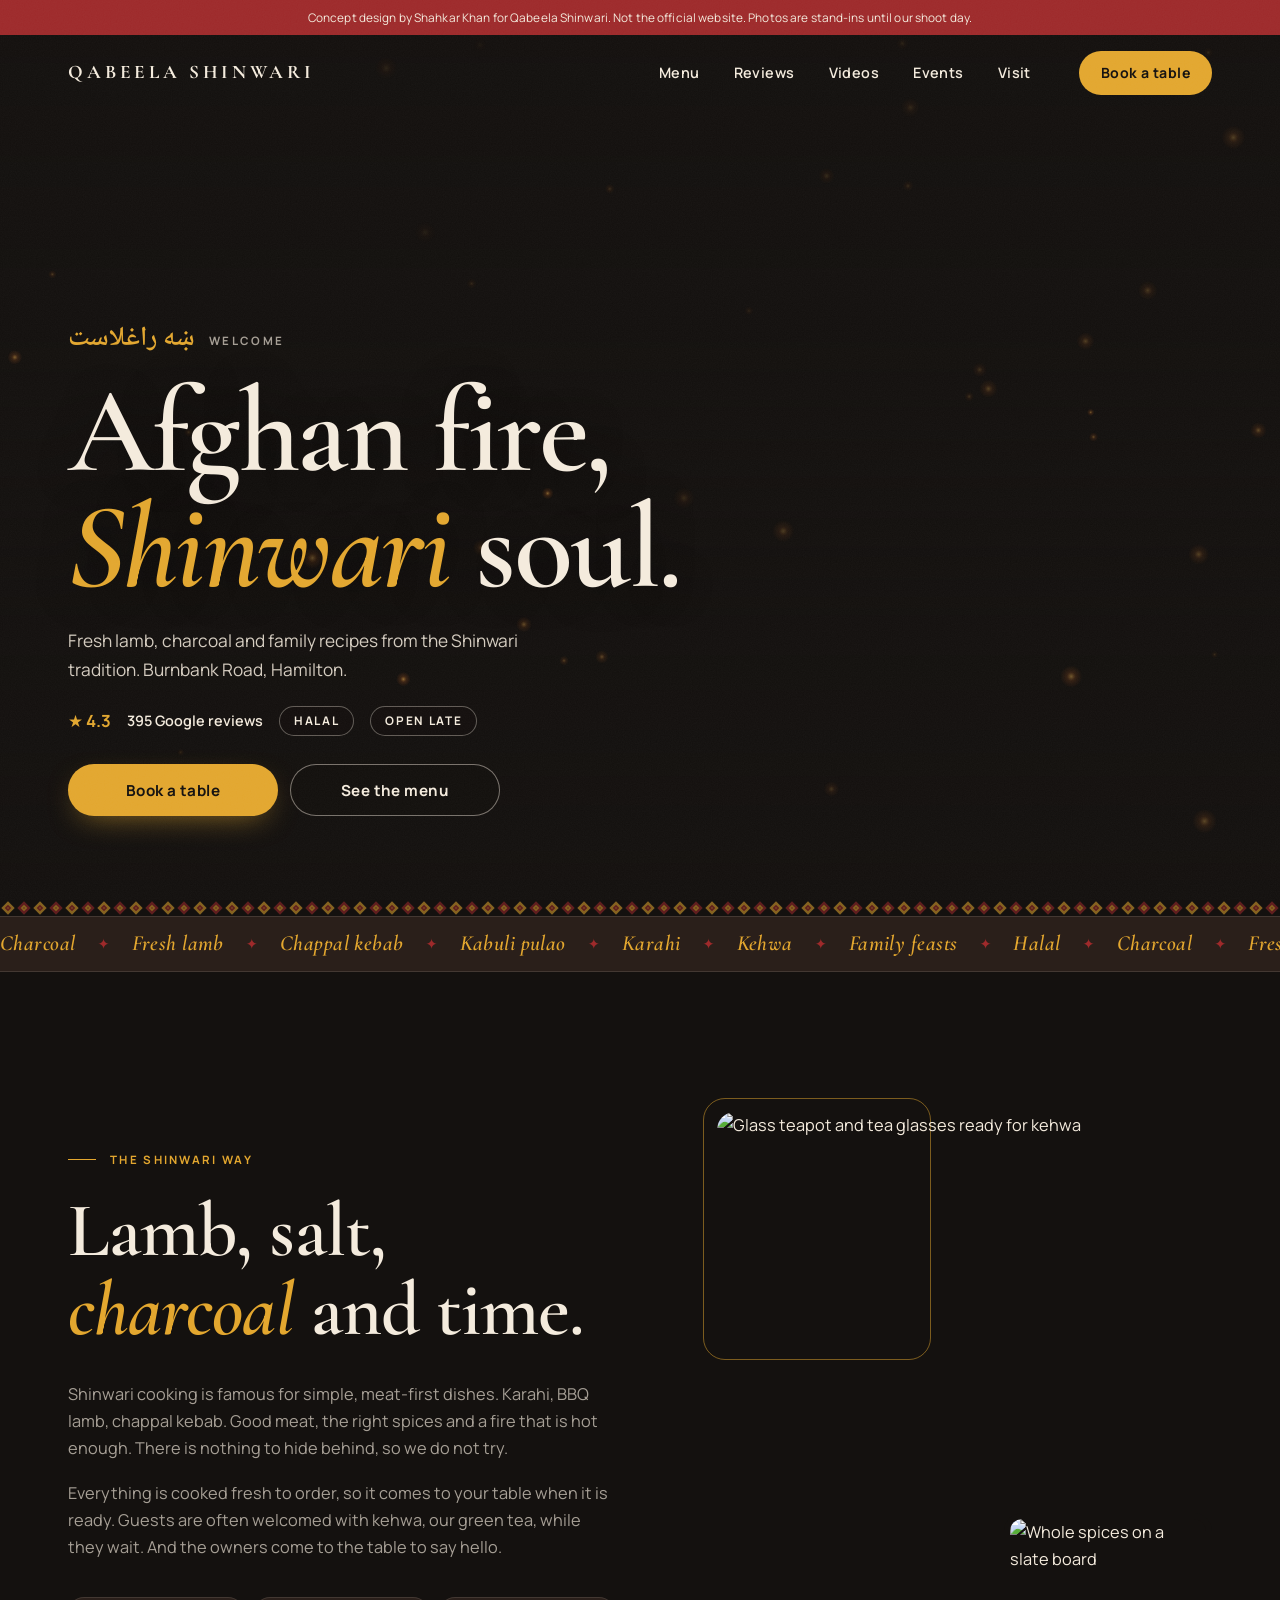
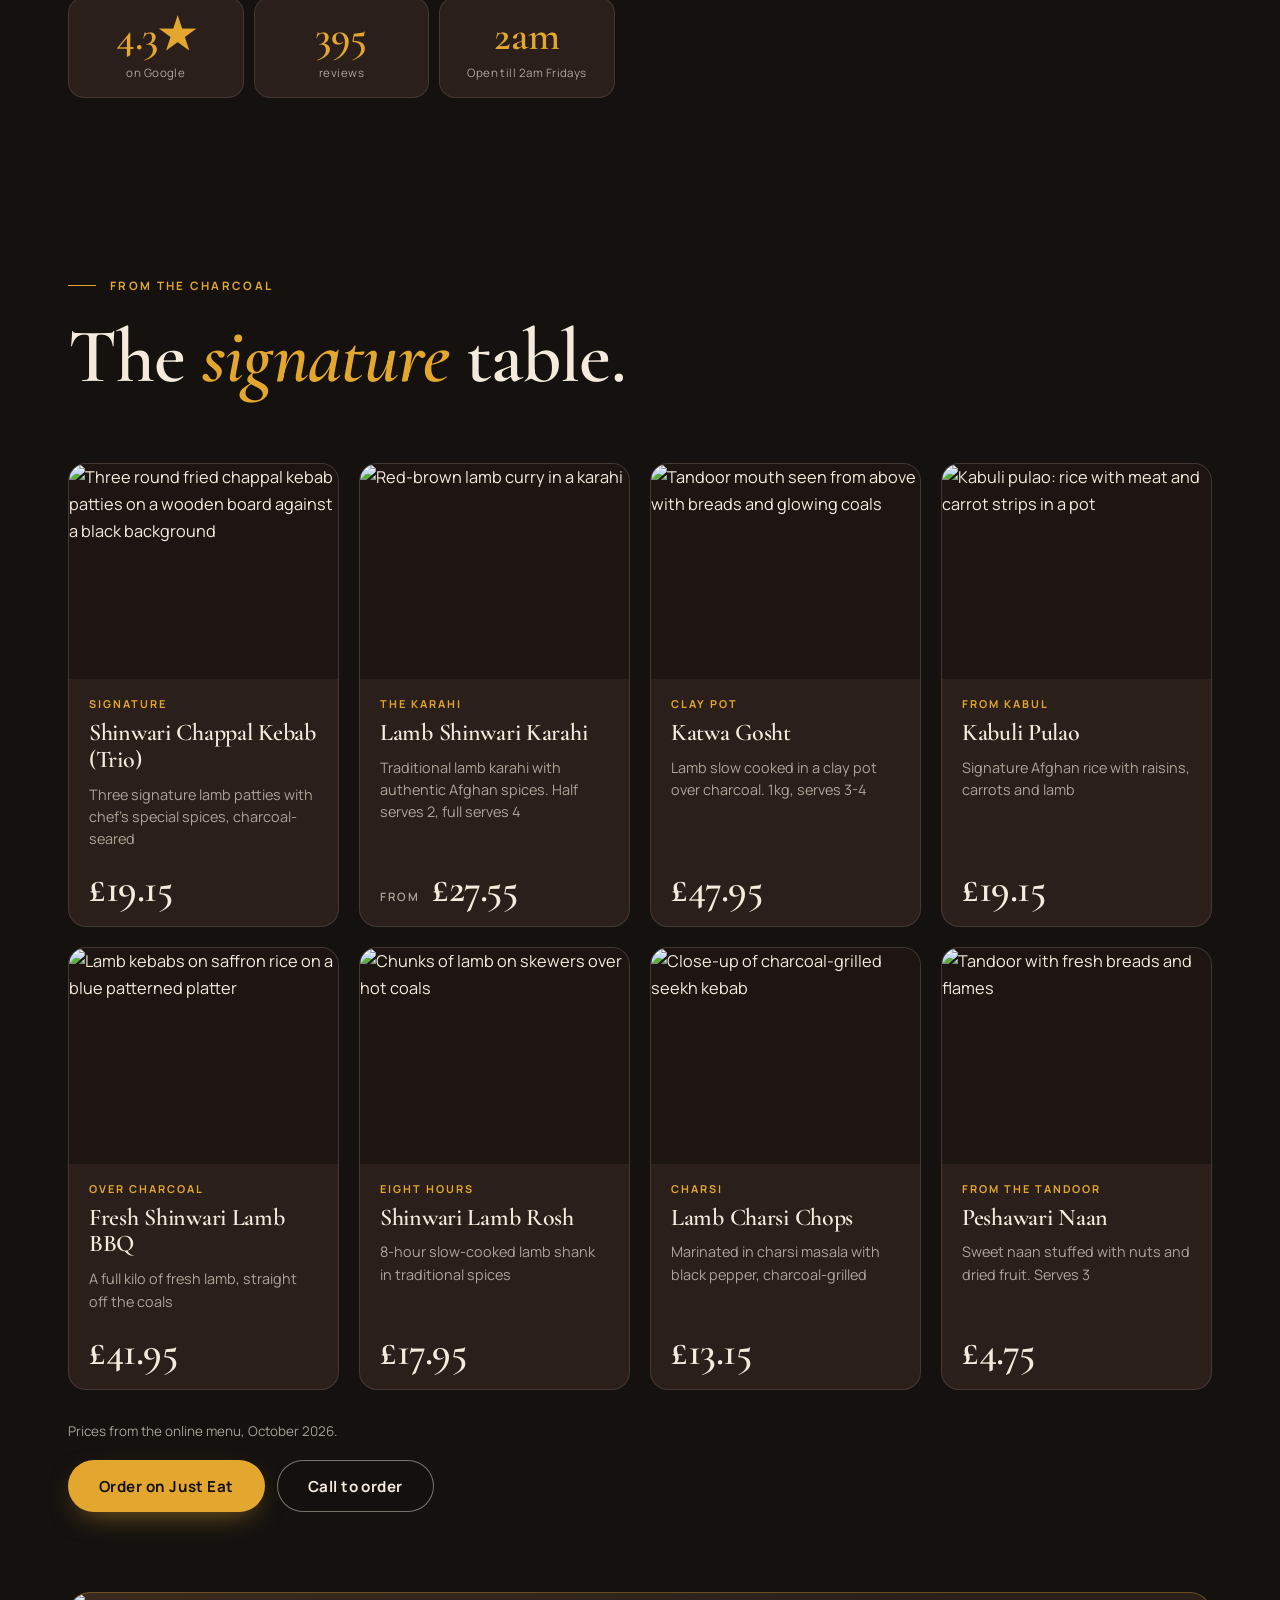
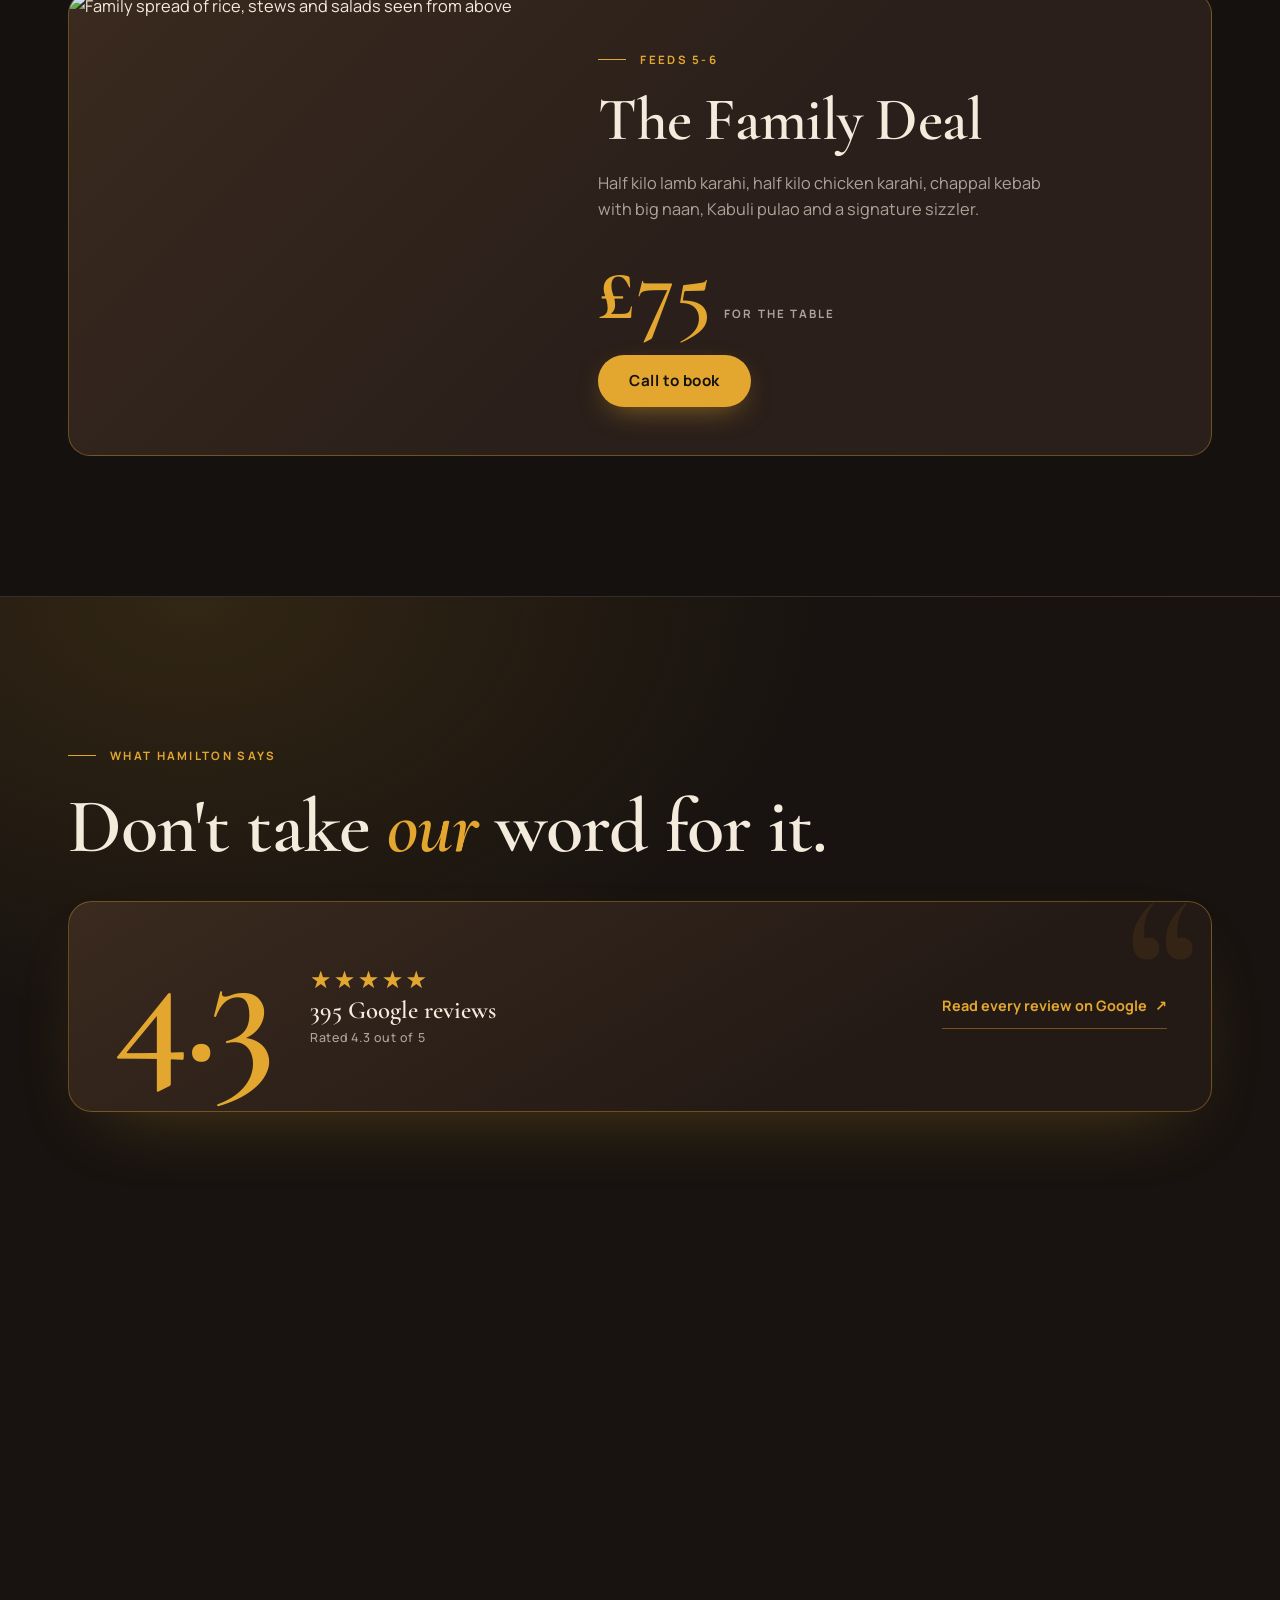
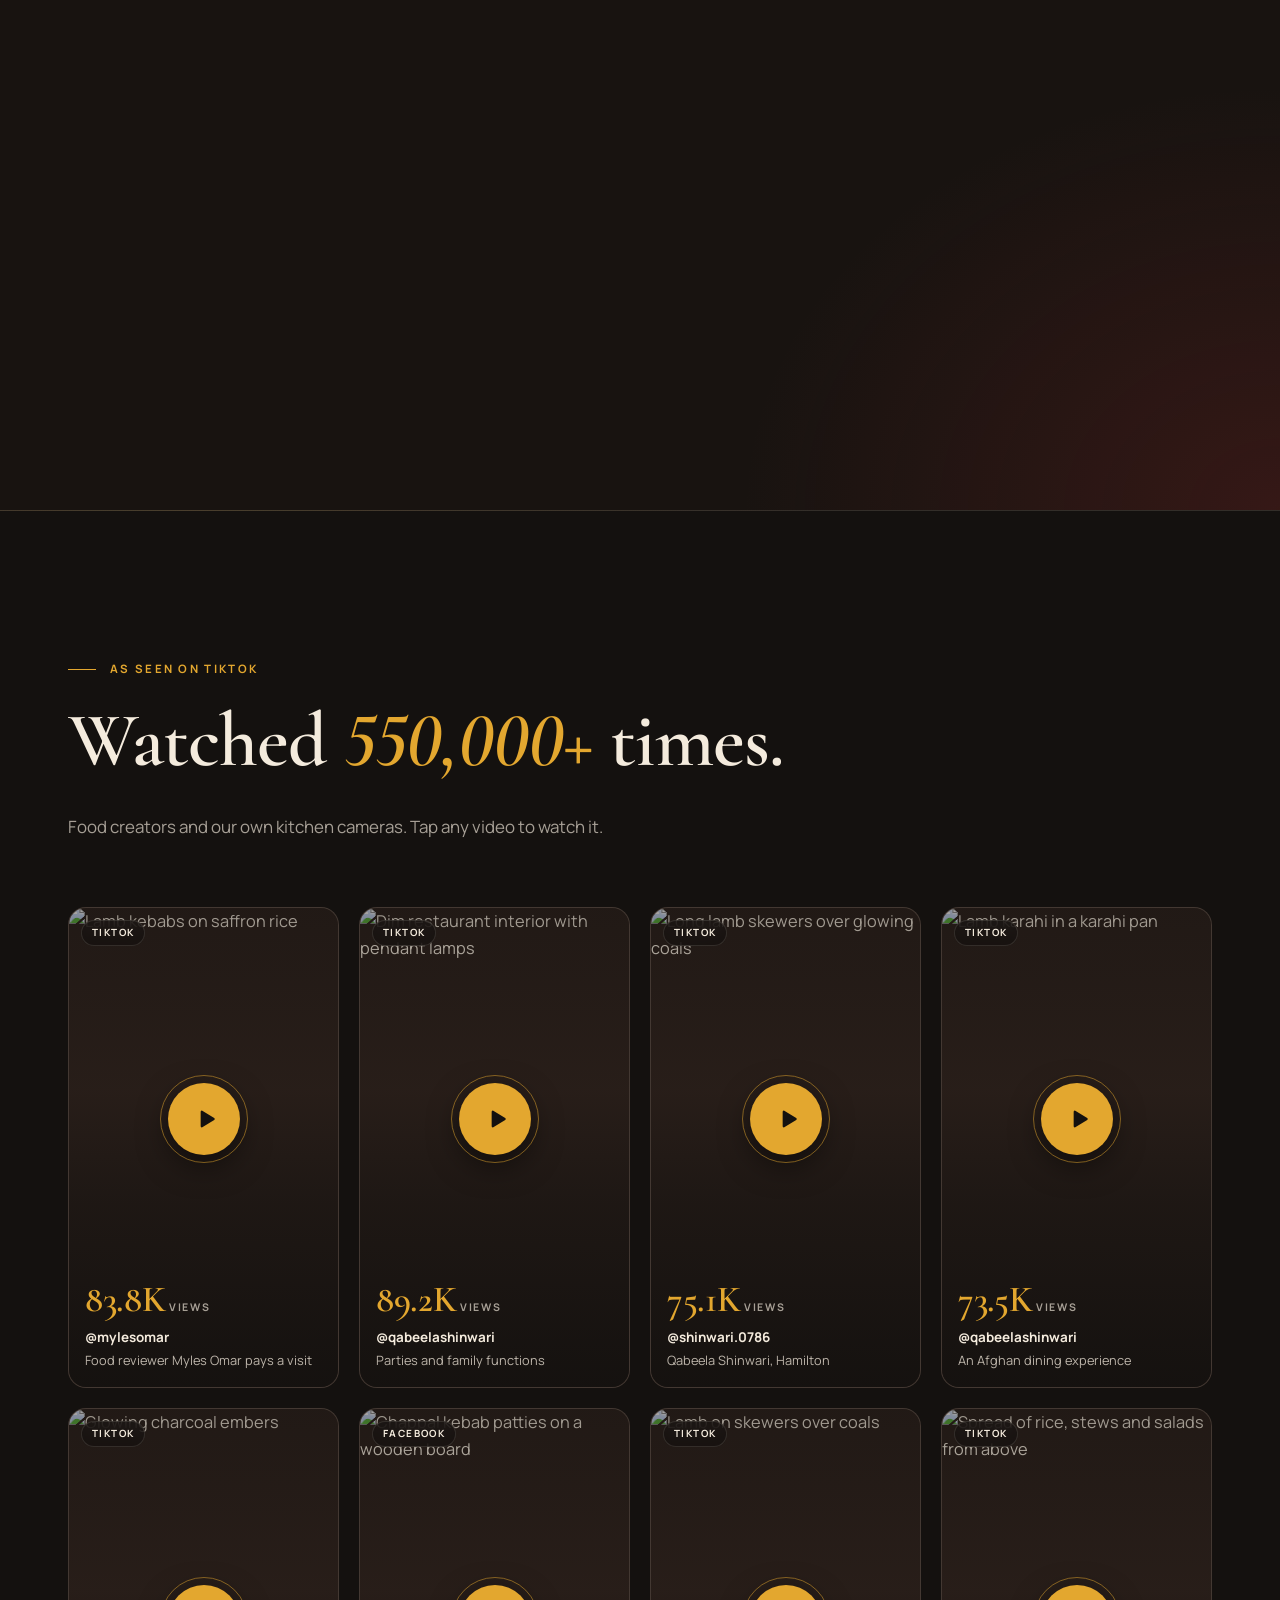
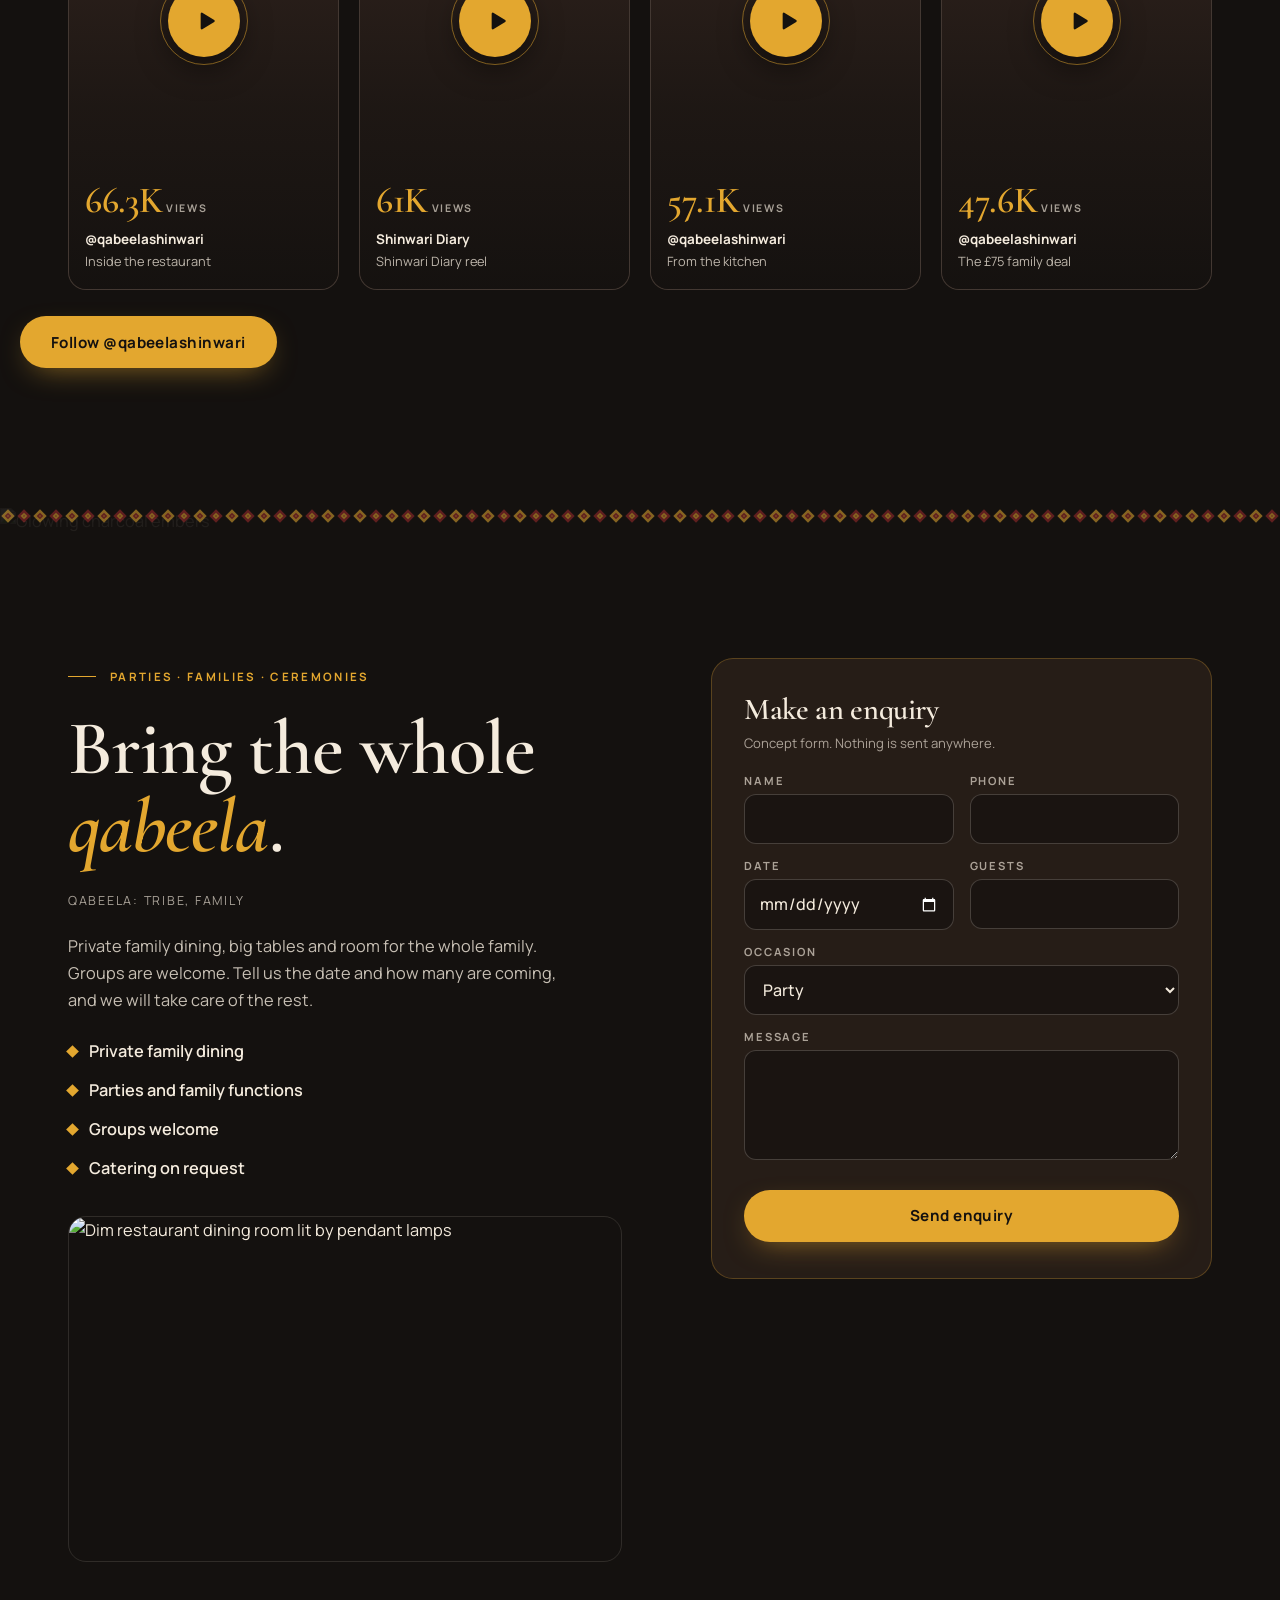
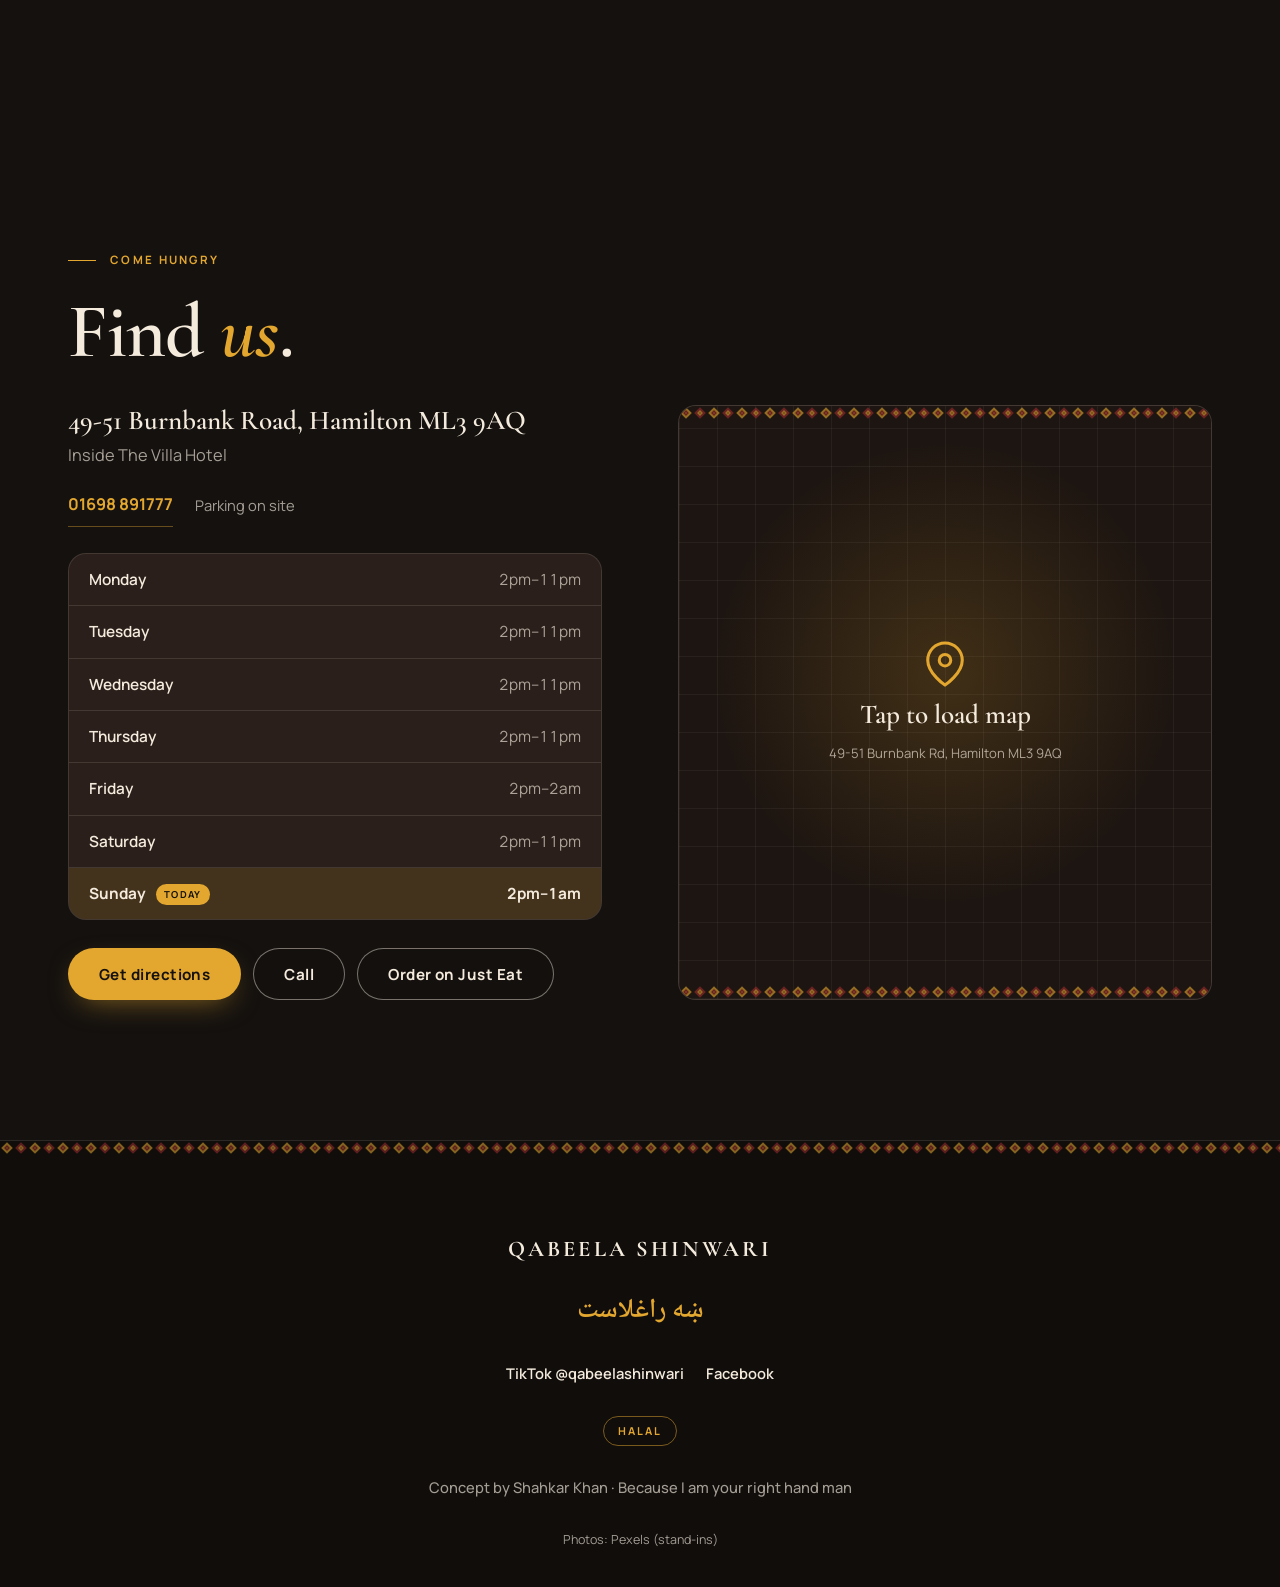
==== work/qabeela/index.html @ 24ff716e "Add Qabeela Shinwari concept page (noindex pitch mockup) Co-Authored-By: Claude Opus 5.5 <noreply@an" ====
<!DOCTYPE html>
<html lang="en-GB">
<head>
<meta charset="utf-8">
<meta name="viewport" content="width=device-width, initial-scale=1, viewport-fit=cover">
<title>Qabeela Shinwari · Afghan charcoal kitchen, Hamilton</title>
<meta name="description" content="Afghan charcoal kitchen on Burnbank Road, Hamilton. Chappal kebab, Shinwari karahi, Kabuli pulao and lamb BBQ, cooked fresh over charcoal. Concept design.">
<meta name="robots" content="noindex, nofollow">
<meta name="theme-color" content="#14110F">
<meta property="og:title" content="Qabeela Shinwari · Afghan charcoal kitchen, Hamilton">
<meta property="og:description" content="Fresh lamb, charcoal and family recipes from the Shinwari tradition. Burnbank Road, Hamilton.">
<meta property="og:image" content="https://images.pexels.com/photos/17138061/pexels-photo-17138061.jpeg?auto=compress&amp;cs=tinysrgb&amp;w=1200">
<meta property="og:type" content="website">
<link rel="preconnect" href="https://fonts.googleapis.com">
<link rel="preconnect" href="https://fonts.gstatic.com" crossorigin>
<link rel="preconnect" href="https://images.pexels.com" crossorigin>
<link href="https://fonts.googleapis.com/css2?family=Cormorant+Garamond:ital,wght@0,500;0,600;0,700;1,500;1,600&family=Manrope:wght@400;500;600;700&family=Noto+Naskh+Arabic:wght@600&display=swap" rel="stylesheet">
<script>document.documentElement.classList.add('js');</script>
<style>
:root{
  --char:#14110F;
  --ember:#2A1F1A;
  --saffron:#E3A72F;
  --pom:#9E2A2B;
  --cream:#F4EBDD;
  --muted:rgba(244,235,221,.65);
  --line:rgba(244,235,221,.12);
  --serif:'Cormorant Garamond',Georgia,'Times New Roman',serif;
  --sans:'Manrope',system-ui,-apple-system,'Segoe UI',Roboto,sans-serif;
  --pad:clamp(20px,5vw,48px);
  --kilim:url("data:image/svg+xml,%3Csvg xmlns='http://www.w3.org/2000/svg' viewBox='0 0 48 24' width='48' height='24'%3E%3Cdefs%3E%3Cpattern id='k' width='48' height='24' patternUnits='userSpaceOnUse'%3E%3Cg%3E%3Cpolygon points='12,2 22,12 12,22 2,12' fill='%23E3A72F'/%3E%3Cpolygon points='12,7 17,12 12,17 7,12' fill='%239E2A2B'/%3E%3Crect x='11' y='11' width='2' height='2' fill='%23E3A72F'/%3E%3C/g%3E%3Cg transform='translate(24 0)'%3E%3Cpolygon points='12,2 22,12 12,22 2,12' fill='%239E2A2B'/%3E%3Cpolygon points='12,7 17,12 12,17 7,12' fill='%23E3A72F'/%3E%3Crect x='11' y='11' width='2' height='2' fill='%239E2A2B'/%3E%3C/g%3E%3C/pattern%3E%3C/defs%3E%3Crect width='48' height='24' fill='url(%23k)'/%3E%3C/svg%3E");
}
*,*::before,*::after{box-sizing:border-box}
html{-webkit-text-size-adjust:100%;scroll-behavior:smooth;scroll-padding-top:76px;color-scheme:dark}
body{margin:0;background:var(--char);color:var(--cream);font:400 1.02rem/1.65 var(--sans);overflow-x:clip;
  padding-bottom:calc(80px + env(safe-area-inset-bottom));-webkit-font-smoothing:antialiased;text-rendering:optimizeLegibility}
body::after{content:"";position:fixed;inset:0;z-index:60;pointer-events:none;opacity:.055;background:url("data:image/svg+xml,%3Csvg xmlns='http://www.w3.org/2000/svg' width='180' height='180'%3E%3Cfilter id='n'%3E%3CfeTurbulence type='fractalNoise' baseFrequency='.85' numOctaves='2' stitchTiles='stitch'/%3E%3CfeColorMatrix values='0 0 0 0 1 0 0 0 0 1 0 0 0 0 1 0 0 0 .55 0'/%3E%3C/filter%3E%3Crect width='100%25' height='100%25' filter='url(%23n)'/%3E%3C/svg%3E")}
body.modal-open{overflow:hidden}
img{display:block;max-width:100%}
a{color:inherit}
h1,h2,h3,p,figure,blockquote,ul,ol{margin:0}
ul,ol{padding:0;list-style:none}
button{font:inherit;color:inherit}
[hidden]{display:none!important}
:focus-visible{outline:2px solid var(--cream);outline-offset:3px;border-radius:6px}
.sr{position:absolute;width:1px;height:1px;overflow:hidden;clip:rect(0 0 0 0);white-space:nowrap}
.skip{position:absolute;left:12px;top:-60px;z-index:100;background:var(--saffron);color:var(--char);padding:12px 18px;border-radius:999px;font-weight:700;text-decoration:none}
.skip:focus{top:12px}

/* type */
h1,h2,h3,.stat strong,.price,.views,.rating .big,.rating .cnt,.deal .big,.rcard blockquote,.grp span{font-feature-settings:'lnum' 1,'kern' 1}
h1,h2,h3{font-family:var(--serif);font-weight:600;letter-spacing:-.012em;line-height:1.02}
h2{font-size:clamp(2.5rem,9vw,4.8rem);margin:.32em 0 .42em}
h3{font-size:1.5rem;line-height:1.12}
em{font-style:italic;color:var(--saffron);font-weight:600}
.lead{color:var(--muted);font-size:1.06rem;max-width:54ch}
.eyebrow{display:inline-flex;align-items:center;gap:14px;font:700 .72rem/1 var(--sans);text-transform:uppercase;letter-spacing:.2em;color:var(--saffron)}
.eyebrow::before{content:"";width:28px;height:1px;background:var(--saffron);flex:none}
.wrap{width:100%;max-width:1240px;margin-inline:auto;padding-inline:var(--pad)}
section{padding-block:clamp(76px,14vw,140px)}

/* kilim */
.kilim{height:16px;background:var(--kilim) 0 0/32px 16px repeat-x;opacity:.55}
.kilim.sm{height:14px;background-size:28px 14px}

/* buttons */
.btn{display:inline-flex;align-items:center;justify-content:center;gap:10px;min-height:52px;padding:0 30px;border-radius:999px;
  font:700 .95rem/1 var(--sans);letter-spacing:.03em;text-decoration:none;border:1.5px solid transparent;cursor:pointer;
  transition:transform .25s,background .25s,color .25s,border-color .25s,box-shadow .25s;text-align:center}
.btn-p{background:var(--saffron);color:var(--char);box-shadow:0 10px 30px -12px rgba(227,167,47,.65)}
.btn-p:hover{background:#f0b941;transform:translateY(-2px)}
.btn-o{border-color:rgba(244,235,221,.45);color:var(--cream);background:rgba(20,17,15,.25)}
.btn-o:hover{border-color:var(--saffron);color:var(--saffron);transform:translateY(-2px)}
.btns{display:flex;flex-direction:column;gap:12px}

/* concept bar + header */
.concept{background:var(--pom);color:var(--cream);font-size:.74rem;line-height:1.45;text-align:center;padding:9px var(--pad);letter-spacing:.01em}
.hdr{position:sticky;top:0;z-index:50;margin-bottom:-68px;height:68px;transition:background .3s,backdrop-filter .3s,border-color .3s;border-bottom:1px solid transparent}
.hdr.solid{background:rgba(20,17,15,.86);-webkit-backdrop-filter:blur(14px);backdrop-filter:blur(14px);border-color:var(--line)}
.hdr .wrap{display:flex;align-items:center;justify-content:space-between;height:100%;gap:16px}
.mark{font:600 1rem/1 var(--serif);letter-spacing:.14em;text-decoration:none;white-space:nowrap;text-transform:uppercase;font-weight:700;display:inline-flex;align-items:center;min-height:44px}
.nav{display:none}
@media(max-width:359px){.mark{font-size:.88rem;letter-spacing:.1em}.pill{padding:0 16px}.hdr .wrap{gap:8px}}
.pill{display:inline-flex;align-items:center;justify-content:center;min-height:44px;padding:0 22px;border-radius:999px;background:var(--saffron);color:var(--char);font:700 .88rem/1 var(--sans);text-decoration:none;letter-spacing:.03em;white-space:nowrap}
.pill .d{display:none}

/* hero */
.hero{position:relative;isolation:isolate;min-height:calc(100svh - var(--cb,0px));display:flex;align-items:flex-end;overflow:hidden;background:var(--char);
  padding:120px 0 calc(104px + env(safe-area-inset-bottom))}
.hero-img{position:absolute;inset:0;width:100%;height:100%;object-fit:cover;z-index:-3;transform-origin:60% 55%;animation:zoom 20s ease-out forwards}
@keyframes zoom{from{transform:scale(1)}to{transform:scale(1.08)}}
.hero::before{content:"";position:absolute;inset:0;z-index:-2;
  background:linear-gradient(to top,rgba(20,17,15,.97) 0%,rgba(20,17,15,.78) 32%,rgba(20,17,15,.34) 62%,rgba(20,17,15,.55) 100%)}
#embers{position:absolute;inset:0;width:100%;height:100%;z-index:-1;pointer-events:none}
.hero-in{max-width:760px}
.welcome{display:flex;align-items:baseline;gap:14px;margin-bottom:14px}
.ps{font:600 1.7rem/1.5 'Noto Naskh Arabic',var(--serif);color:var(--saffron);unicode-bidi:isolate}
.welcome small{font:700 .72rem/1 var(--sans);letter-spacing:.2em;text-transform:uppercase;color:var(--muted)}
h1{font-size:clamp(3.05rem,14.5vw,7.6rem);line-height:.96;letter-spacing:-.02em;font-weight:600;text-shadow:0 4px 40px rgba(0,0,0,.45)}
.sub{margin-top:20px;font-size:1.08rem;color:rgba(244,235,221,.86);max-width:44ch}
.proof{display:flex;flex-wrap:wrap;align-items:center;gap:10px 16px;margin:22px 0 28px;font-size:.9rem;font-weight:600}
.proof span{display:inline-flex;align-items:center}
.proof .rt{color:var(--saffron);font-weight:700;font-size:1.05rem}
.proof .tg{min-height:30px;padding:0 14px;border:1px solid rgba(244,235,221,.35);border-radius:999px;font-size:.74rem;letter-spacing:.14em;text-transform:uppercase;font-weight:700;background:rgba(20,17,15,.35)}

/* marquee */
.marq{background:var(--ember);border-block:1px solid var(--line);overflow:hidden;padding:15px 0}
.track{display:flex;width:max-content;animation:marq 70s linear infinite}
.grp{display:flex;align-items:center;flex:none}
.grp span{font:600 1.35rem/1 var(--serif);font-style:italic;color:var(--saffron);white-space:nowrap;letter-spacing:.02em}
.grp i{font-style:normal;color:var(--pom);margin:0 22px;font-size:.9rem}
@keyframes marq{to{transform:translateX(-50%)}}

/* story */
.story-grid{display:grid;gap:56px;grid-template-columns:minmax(0,1fr)}
.story-copy p{color:var(--muted);margin-top:18px;max-width:56ch}
.story-copy p:first-of-type{margin-top:0}
.stats{display:grid;grid-template-columns:repeat(3,minmax(0,1fr));gap:10px;margin-top:36px}
.stat{background:var(--ember);border:1px solid var(--line);border-radius:16px;padding:18px 6px 16px;text-align:center}
.stat strong{display:block;font:600 2.15rem/1 var(--serif);color:var(--saffron)}
.stat span{display:block;margin-top:8px;font-size:.72rem;line-height:1.35;color:var(--muted);letter-spacing:.04em}
.collage{position:relative;margin-bottom:46px;padding-right:8%}
.collage .c1{border-radius:18px;aspect-ratio:4/5;width:100%;object-fit:cover}
.collage .c2{position:absolute;right:0;bottom:-40px;width:42%;aspect-ratio:1;object-fit:cover;border-radius:18px;border:6px solid var(--char)}
.collage::before{content:"";position:absolute;left:-14px;top:-14px;width:46%;height:46%;border:1.5px solid var(--saffron);border-radius:22px;opacity:.5;z-index:-1}

/* menu */
.head{margin-bottom:clamp(34px,6vw,60px)}
.rail{display:flex;gap:14px;overflow-x:auto;scroll-snap-type:x mandatory;-webkit-overflow-scrolling:touch;
  padding:6px var(--pad) 20px;scroll-padding-inline:var(--pad);overscroll-behavior-x:contain;scrollbar-width:none}
.rail::-webkit-scrollbar{display:none}
.rail>li{flex:0 0 80vw;max-width:340px;scroll-snap-align:start;min-width:0}
.hint{margin:4px var(--pad) 0;font-size:.78rem;letter-spacing:.14em;text-transform:uppercase;color:var(--muted);display:flex;align-items:center;gap:12px}
.hint::after{content:"";height:1px;width:40px;background:var(--saffron)}
.mcard{height:100%;display:flex;flex-direction:column;background:var(--ember);border:1px solid var(--line);border-radius:18px;overflow:hidden;transition:transform .35s,border-color .35s}
.mcard:hover{transform:translateY(-4px);border-color:rgba(227,167,47,.45)}
.mimg{aspect-ratio:5/4;overflow:hidden;background:#1c1512;position:relative}
.mimg img{width:100%;height:100%;object-fit:cover;transition:transform .8s}
.mcard:hover .mimg img{transform:scale(1.05)}
.mbody{display:flex;flex-direction:column;flex:1;padding:20px 20px 18px}
.tag{font:700 .68rem/1 var(--sans);letter-spacing:.18em;color:var(--saffron);text-transform:uppercase}
.mbody h3{margin-top:10px}
.mbody p{margin-top:10px;font-size:.9rem;line-height:1.55;color:var(--muted)}
.price{margin-top:auto;padding-top:18px;font:600 2.5rem/1 var(--serif);color:var(--cream);letter-spacing:-.01em}
.price .from{font:600 .72rem/1 var(--sans);letter-spacing:.16em;text-transform:uppercase;color:var(--muted);margin-right:4px}
.cta-row{margin-top:30px}
.note{font-size:.84rem;color:var(--muted);margin-bottom:18px}
.deal{margin-top:clamp(44px,8vw,80px);display:grid;border-radius:22px;overflow:hidden;background:linear-gradient(135deg,#3a2a1f,var(--ember) 55%);border:1px solid rgba(227,167,47,.35);position:relative}
.deal-img{aspect-ratio:16/10;overflow:hidden}
.deal-img img{width:100%;height:100%;object-fit:cover}
.deal-txt{padding:30px 24px 32px}
.deal h3{font-size:clamp(2.4rem,9vw,3.8rem);margin:.3em 0 .25em}
.deal p{color:var(--muted);max-width:46ch}
.deal .big{font:600 clamp(3.6rem,15vw,5.6rem)/1 var(--serif);color:var(--saffron);margin:22px 0 20px;display:flex;align-items:baseline;gap:12px}
.deal .big small{font:700 .72rem/1 var(--sans);letter-spacing:.18em;text-transform:uppercase;color:var(--muted)}

/* reviews */
#reviews{position:relative;background:
  radial-gradient(ellipse 70% 40% at 15% 0,rgba(227,167,47,.13),transparent 70%),
  radial-gradient(ellipse 60% 40% at 100% 100%,rgba(158,42,43,.22),transparent 70%),
  #181310;border-block:1px solid var(--line)}
.rating{display:grid;grid-template-columns:auto 1fr;gap:6px 22px;align-items:center;position:relative;overflow:hidden;
  background:linear-gradient(150deg,#3a2a1f,#241a15 70%);border:1px solid rgba(227,167,47,.35);border-radius:24px;padding:28px 24px;margin-bottom:34px;
  box-shadow:0 30px 80px -40px rgba(227,167,47,.35)}
.rating::after{content:"\201C";position:absolute;right:14px;top:-34px;font:700 12rem/1 var(--serif);color:var(--saffron);opacity:.08;pointer-events:none}
.rating .big{font:600 clamp(5.6rem,27vw,10.5rem)/.82 var(--serif);color:var(--saffron);letter-spacing:-.03em;grid-row:span 2}
.stars{position:relative;display:inline-block;font-size:1.5rem;line-height:1;letter-spacing:.1em;color:rgba(244,235,221,.2);white-space:nowrap;align-self:end}
.stars i{position:absolute;left:0;top:0;bottom:0;overflow:hidden;color:var(--saffron);font-style:normal;width:var(--w)}
.rating .cnt{font:600 1.55rem/1.1 var(--serif);align-self:start}
.rating .cnt span{display:block;font:500 .78rem/1.4 var(--sans);letter-spacing:.06em;color:var(--muted);margin-top:4px}
.rating .glink{grid-column:1/-1;margin-top:18px;display:inline-flex;align-items:center;gap:8px;min-height:44px;font-weight:700;font-size:.9rem;color:var(--saffron);text-decoration:none;border-bottom:1px solid rgba(227,167,47,.4);width:max-content;max-width:100%}
.rating .glink:hover{border-color:var(--saffron)}
.mq{display:flex;flex-direction:column;gap:18px;margin-inline:calc(50% - 50vw)}
.mq-row{overflow:hidden;padding-block:6px;-webkit-mask-image:linear-gradient(90deg,transparent,#000 8%,#000 92%,transparent);mask-image:linear-gradient(90deg,transparent,#000 8%,#000 92%,transparent)}
.mq-track{display:flex;align-items:stretch;width:max-content;will-change:transform;animation:mqx var(--dur,70s) linear infinite}
.mq-row[data-row="2"]{--dur:85s}
@keyframes mqx{from{transform:translate3d(0,0,0)}to{transform:translate3d(-50%,0,0)}}
@media(hover:hover){.mq-row:hover .mq-track{animation-play-state:paused}}
.mq-row:focus-within .mq-track,.mq-row.held .mq-track,#reviews.mq-off .mq-track{animation-play-state:paused}
.mq-hint{display:none}
#reviews{overflow-x:clip}
.rcard{flex:none;width:300px;margin-right:18px;display:flex;flex-direction:column;position:relative;background:var(--ember);border:1px solid var(--line);border-radius:18px;padding:26px 22px 20px;outline-offset:2px}
.rcard::before{content:"\201C";position:absolute;right:16px;top:10px;font:700 5.4rem/1 var(--serif);color:var(--saffron);opacity:.14;pointer-events:none}
.rcard .st{color:var(--saffron);letter-spacing:.16em;font-size:.95rem;line-height:1}
.rcard blockquote{margin:16px 0 20px;font:italic 500 1.28rem/1.42 var(--serif);color:var(--cream)}
.rcard>.chip,.rcard>.st{align-self:flex-start}
.rcard footer{margin-top:auto;display:flex;align-items:center;gap:12px;font-size:.82rem;color:var(--muted);padding-top:16px;border-top:1px solid var(--line)}
.rcard .av{width:36px;height:36px;border-radius:50%;background:var(--pom);color:var(--cream);display:grid;place-items:center;font:700 1rem/1 var(--serif);flex:none}
.rcard .who b{color:var(--cream);font-weight:700}
.rcard.hl{border-color:var(--saffron);background:linear-gradient(160deg,#3b2b1f,var(--ember));box-shadow:0 0 0 1px rgba(227,167,47,.3),0 24px 60px -28px rgba(227,167,47,.5)}
.chip{display:inline-block;margin-bottom:14px;background:var(--saffron);color:var(--char);font:700 .64rem/1 var(--sans);letter-spacing:.14em;text-transform:uppercase;padding:6px 11px;border-radius:999px}
.reply{margin:-4px 0 20px 14px;padding:12px 14px;background:rgba(20,17,15,.55);border-left:2px solid var(--pom);border-radius:0 12px 12px 0}
.reply .rl{display:block;font:700 .64rem/1 var(--sans);letter-spacing:.16em;text-transform:uppercase;color:var(--saffron);margin-bottom:8px}
.reply p{font-size:.84rem;line-height:1.55;color:var(--muted)}
@media(min-width:900px){.rcard{width:380px}}

/* videos */
.vrail .vcard{display:block}
.vrail>li{flex-basis:62vw;max-width:300px}
.vcard{position:relative;display:block;width:100%;aspect-ratio:9/16;border-radius:18px;overflow:hidden;background:var(--ember);border:1px solid var(--line);padding:0;text-align:left;cursor:pointer;text-decoration:none;color:var(--cream)}
.vcard img{position:absolute;inset:0;width:100%;height:100%;object-fit:cover;transition:transform .8s}
.vcard:hover img{transform:scale(1.06)}
.vcard::after{content:"";position:absolute;inset:0;background:linear-gradient(to top,rgba(20,17,15,.96) 0%,rgba(20,17,15,.55) 38%,rgba(20,17,15,.1) 62%,rgba(20,17,15,.4) 100%)}
.vchip{position:absolute;z-index:2;left:12px;top:12px;font:700 .62rem/1 var(--sans);letter-spacing:.14em;text-transform:uppercase;background:rgba(20,17,15,.7);-webkit-backdrop-filter:blur(8px);backdrop-filter:blur(8px);padding:7px 10px;border-radius:999px;border:1px solid var(--line)}
.play{position:absolute;z-index:2;left:50%;top:44%;width:64px;height:64px;margin:-32px 0 0 -32px;border-radius:50%;background:var(--saffron);display:grid;place-items:center;box-shadow:0 10px 30px rgba(0,0,0,.5);transition:transform .3s}
.play svg{width:26px;height:26px;fill:var(--char);margin-left:3px}
.play::before{content:"";position:absolute;inset:-8px;border-radius:50%;border:1.5px solid var(--saffron);opacity:.5;animation:pulse 2.4s ease-out infinite}
@keyframes pulse{from{transform:scale(.85);opacity:.6}to{transform:scale(1.3);opacity:0}}
.vcard:hover .play{transform:scale(1.08)}
.vinfo{position:absolute;z-index:2;left:0;right:0;bottom:0;padding:16px 16px 18px}
.views{display:block;font:600 2.3rem/1 var(--serif);color:var(--saffron);letter-spacing:-.01em}
.views small{font:700 .66rem/1 var(--sans);letter-spacing:.16em;text-transform:uppercase;color:var(--muted)}
.handle{display:block;margin-top:8px;font-weight:700;font-size:.84rem;overflow-wrap:anywhere}
.vlabel{display:block;margin-top:3px;font-size:.8rem;line-height:1.4;color:rgba(244,235,221,.75)}
.follow{margin-top:26px;padding-inline:var(--pad)}
dialog#vmodal{border:0;padding:0;margin:0;max-width:none;max-height:none;width:100%;height:100%;background:rgba(10,8,7,.92);color:var(--cream);-webkit-backdrop-filter:blur(6px);backdrop-filter:blur(6px)}
dialog#vmodal[open]{display:flex;align-items:center;justify-content:center}
dialog#vmodal::backdrop{background:rgba(10,8,7,.7)}
.vbox{display:flex;flex-direction:column;align-items:center;gap:14px;padding:16px}
.vframe{--h:min(74svh,700px);height:var(--h);aspect-ratio:9/16;max-width:92vw;border-radius:18px;overflow:hidden;background:#000 var(--kilim) center/32px 16px;position:relative;border:1px solid var(--line)}
.vframe iframe{position:absolute;inset:0;width:100%;height:100%;border:0;background:#000}
.vbar{display:flex;align-items:center;gap:12px;flex-wrap:wrap;justify-content:center}
.vbar a,.vbar button{display:inline-flex;align-items:center;justify-content:center;min-height:44px;padding:0 22px;border-radius:999px;font:700 .88rem/1 var(--sans);text-decoration:none;cursor:pointer}
.vbar a{background:var(--saffron);color:var(--char);border:0}
.vbar button{background:transparent;border:1.5px solid rgba(244,235,221,.5);color:var(--cream)}

/* events */
#events{position:relative;isolation:isolate;overflow:hidden;padding-top:clamp(92px,15vw,150px)}
.ebg{position:absolute;inset:0;z-index:-2}
.ebg img{width:100%;height:100%;object-fit:cover}
.ebg::after{content:"";position:absolute;inset:0;background:linear-gradient(180deg,rgba(20,17,15,.94),rgba(20,17,15,.84) 45%,rgba(20,17,15,.95))}
#events>.kilim{position:absolute;left:0;right:0;top:0;z-index:1}
.ev-grid{display:grid;gap:40px;grid-template-columns:minmax(0,1fr)}
.ev-copy p{color:rgba(244,235,221,.8);max-width:50ch}
.tribe{display:block;margin-top:-8px;margin-bottom:22px;font-size:.78rem;letter-spacing:.14em;text-transform:uppercase;color:var(--muted)}
.ev-list{margin:24px 0 0;display:grid;gap:12px}
.ev-list li{display:flex;gap:12px;align-items:center;font-weight:600}
.ev-list li::before{content:"";width:9px;height:9px;transform:rotate(45deg);background:var(--saffron);flex:none}
.ev-photo{margin-top:34px;border-radius:18px;overflow:hidden;aspect-ratio:16/10;border:1px solid var(--line)}
.ev-photo img{width:100%;height:100%;object-fit:cover}
.fcard{background:rgba(42,31,26,.88);-webkit-backdrop-filter:blur(10px);backdrop-filter:blur(10px);border:1px solid rgba(227,167,47,.28);border-radius:22px;padding:26px 22px 28px}
.fcard h3{font-size:1.9rem;margin-bottom:6px}
.fcard .fnote{font-size:.82rem;color:var(--muted);margin-bottom:20px}
.fgrid{display:grid;gap:16px}
.fld label{display:block;font:700 .7rem/1 var(--sans);letter-spacing:.16em;text-transform:uppercase;color:var(--muted);margin-bottom:8px}
.fld input,.fld select,.fld textarea{width:100%;min-height:50px;padding:12px 14px;background:#1a1411;color:var(--cream);border:1px solid rgba(244,235,221,.2);border-radius:12px;font:500 16px/1.4 var(--sans)}
.fld textarea{min-height:110px;resize:vertical}
.fld input:focus,.fld select:focus,.fld textarea:focus{outline:2px solid var(--saffron);outline-offset:1px;border-color:var(--saffron)}
.fcard .btn{width:100%;margin-top:22px}
.done{text-align:center;padding:26px 6px}
.done .tick{width:64px;height:64px;border-radius:50%;margin:0 auto 18px;background:var(--saffron);display:grid;place-items:center}
.done .tick svg{width:30px;height:30px;stroke:var(--char);fill:none;stroke-width:2.6;stroke-linecap:round;stroke-linejoin:round}
.done h3{font-size:2.1rem;margin-bottom:12px}
.done p{color:rgba(244,235,221,.82);max-width:36ch;margin-inline:auto}
.done:focus{outline:none}

/* visit */
.visit-grid{display:grid;gap:40px;grid-template-columns:minmax(0,1fr)}
.addr{font-style:normal;margin-bottom:26px}
.addr .l1{font:600 1.7rem/1.2 var(--serif)}
.addr .l2{color:var(--muted);margin-top:4px}
.addr .l3{margin-top:14px;display:flex;flex-wrap:wrap;gap:6px 22px;align-items:center}
.addr .l3 a{display:inline-flex;align-items:center;min-height:44px;color:var(--saffron);font-weight:700;text-decoration:none;border-bottom:1px solid rgba(227,167,47,.4)}
.addr .l3 span{color:var(--muted);font-size:.92rem}
.hours{width:100%;border-collapse:separate;border-spacing:0;background:var(--ember);border:1px solid var(--line);border-radius:18px;overflow:hidden;margin-bottom:28px}
.hours th,.hours td{padding:13px 20px;text-align:left;font-size:.96rem;border-bottom:1px solid var(--line)}
.hours th{font-weight:600}
.hours td{text-align:right;color:var(--muted);font-variant-numeric:tabular-nums}
.hours tr:last-child th,.hours tr:last-child td{border-bottom:0}
.hours tr.today th,.hours tr.today td{background:rgba(227,167,47,.14);color:var(--cream);font-weight:700}
.hours tr.today th::after{content:"Today";margin-left:10px;font:700 .6rem/1 var(--sans);letter-spacing:.14em;text-transform:uppercase;background:var(--saffron);color:var(--char);padding:4px 8px;border-radius:999px;vertical-align:middle}
.mapcard{position:relative;border-radius:18px;overflow:hidden;background:var(--ember);border:1px solid var(--line);min-height:300px;height:100%;display:flex}
.mapcard::before,.mapcard::after{content:"";position:absolute;left:0;right:0;height:14px;background:var(--kilim) 0 0/28px 14px repeat-x;opacity:.6;z-index:2;pointer-events:none}
.mapcard::before{top:0}
.mapcard::after{bottom:0}
.mapbtn{flex:1;display:flex;flex-direction:column;align-items:center;justify-content:center;gap:14px;border:0;cursor:pointer;color:var(--cream);padding:40px 20px;
  background:
  radial-gradient(circle at 50% 45%,rgba(227,167,47,.18),transparent 55%),
  repeating-linear-gradient(0deg,rgba(244,235,221,.05) 0 1px,transparent 1px 38px),
  repeating-linear-gradient(90deg,rgba(244,235,221,.05) 0 1px,transparent 1px 38px),#1d1511}
.mapbtn svg{width:46px;height:46px;stroke:var(--saffron);fill:none;stroke-width:1.6;stroke-linecap:round;stroke-linejoin:round}
.mapbtn b{font:600 1.7rem/1 var(--serif)}
.mapbtn span{font-size:.82rem;color:var(--muted)}
.mapcard iframe{flex:1;width:100%;min-height:340px;border:0}

/* footer */
footer.site{border-top:1px solid var(--line);background:#100d0b;text-align:center;padding-bottom:36px}
footer.site .inner{padding:54px var(--pad) 0;display:grid;gap:20px;justify-items:center}
footer.site .mark{font-size:clamp(1.05rem,5.4vw,1.4rem);letter-spacing:.14em}
footer.site .inner>*{max-width:100%}
footer.site .links{display:flex;flex-wrap:wrap;justify-content:center;gap:4px 22px}
footer.site .links a,footer.site .credit a{display:inline-flex;align-items:center;min-height:44px;text-decoration:none;color:var(--cream);font-weight:600;font-size:.92rem;border-bottom:1px solid transparent}
footer.site .links a:hover,footer.site .credit a:hover{color:var(--saffron)}
footer.site .credit a{color:var(--muted);font-weight:500;text-align:center}
footer.site small{color:var(--muted);font-size:.78rem}
.halal{display:inline-flex;align-items:center;min-height:30px;padding:0 14px;border:1px solid rgba(227,167,47,.5);border-radius:999px;font:700 .68rem/1 var(--sans);letter-spacing:.18em;text-transform:uppercase;color:var(--saffron)}

/* sticky bar */
.sbar{position:fixed;left:0;right:0;bottom:0;z-index:40;display:grid;grid-template-columns:repeat(4,1fr);gap:6px;
  background:rgba(20,17,15,.9);-webkit-backdrop-filter:blur(16px);backdrop-filter:blur(16px);border-top:1px solid rgba(227,167,47,.28);
  padding:8px 10px calc(8px + env(safe-area-inset-bottom))}
.sbar a{display:flex;flex-direction:column;align-items:center;justify-content:center;gap:4px;min-height:52px;border-radius:14px;text-decoration:none;font:700 .7rem/1 var(--sans);letter-spacing:.06em;text-transform:uppercase;color:var(--cream)}
.sbar svg{width:22px;height:22px;fill:none;stroke:var(--saffron);stroke-width:1.8;stroke-linecap:round;stroke-linejoin:round}
.sbar a.prime{background:var(--saffron);color:var(--char)}
.sbar a.prime svg{stroke:var(--char)}
body.modal-open .sbar{display:none}

/* reveal */
@media(prefers-reduced-motion:no-preference){
  html.js .rv{opacity:0;transform:translateY(26px);transition:opacity .9s cubic-bezier(.2,.7,.2,1),transform .9s cubic-bezier(.2,.7,.2,1);transition-delay:var(--d,0s)}
  html.js .rv.in{opacity:1;transform:none}
}

/* tablet */
@media(min-width:520px){
  .btns{flex-direction:row;flex-wrap:wrap}
  .fgrid{grid-template-columns:1fr 1fr}
  .fgrid .full{grid-column:1/-1}
}
@media(min-width:720px){
  .rating{grid-template-columns:auto 1fr auto;padding:36px 44px;gap:6px 40px}
  .rating .glink{grid-column:auto;margin-top:0;grid-row:1/3;grid-column:3;align-self:center}
  .deal{grid-template-columns:.85fr 1.15fr}
  .deal-img{aspect-ratio:auto;min-height:100%}
  .deal-txt{padding:48px 44px;align-self:center}
}
@media(min-width:900px){
  body{padding-bottom:0}
  .sbar{display:none}
  .hdr{height:76px;margin-bottom:-76px}
  .nav{display:flex;gap:6px;margin-left:auto;margin-right:18px}
  .nav a{display:inline-flex;align-items:center;min-height:44px;padding:0 14px;text-decoration:none;font-weight:600;font-size:.9rem;letter-spacing:.03em;color:var(--cream);border-radius:999px;transition:color .2s}
  .nav a:hover{color:var(--saffron)}
  .pill .m{display:none}
  .pill .d{display:inline}
  .mark{font-size:1.2rem;letter-spacing:.2em}
  .hero{min-height:max(calc(100svh - var(--cb,0px)),640px);padding:140px 0 84px}
  .btns.hero-btns .btn{min-width:210px}
  .story-grid{grid-template-columns:1.05fr .95fr;gap:clamp(56px,8vw,120px);align-items:center}
  .rail{display:grid;grid-template-columns:repeat(4,1fr);overflow:visible;max-width:1240px;margin-inline:auto;padding:6px var(--pad) 0;gap:20px}
  .rail>li,.vrail>li{max-width:none}
  .hint{display:none}
  .stat strong{font-size:2.6rem}
  .ev-grid{grid-template-columns:1.05fr .95fr;gap:clamp(48px,7vw,100px);align-items:start}
  .fcard{padding:34px 32px 36px}
  .visit-grid{grid-template-columns:1fr 1fr;gap:clamp(40px,6vw,80px);align-items:stretch}
  .follow{padding-inline:0;text-align:left}
  .vrail{gap:20px}
  .play{width:72px;height:72px;margin:-36px 0 0 -36px}
  footer.site .inner{padding-top:72px}
}

/* reduced motion */
@media(prefers-reduced-motion:reduce){
  html{scroll-behavior:auto}
  .hero-img{animation:none}
  .track{animation:none;width:auto;flex-wrap:wrap;justify-content:center}
  .track .grp+.grp{display:none}
  .mq-track{animation:none;transform:none;will-change:auto}
  .mq-row{overflow-x:auto;scroll-snap-type:x mandatory;-webkit-overflow-scrolling:touch;overscroll-behavior-x:contain;scrollbar-width:none;-webkit-mask-image:none;mask-image:none;padding-inline:var(--pad);scroll-padding-inline:var(--pad)}
  .mq-row::-webkit-scrollbar{display:none}
  .rcard{scroll-snap-align:start}
  .mq-hint{display:flex;margin-top:14px}
  .grp{flex-wrap:wrap;justify-content:center;row-gap:10px}
  .play::before{animation:none;opacity:0}
  *,*::before,*::after{transition-duration:.01ms!important;scroll-behavior:auto!important}
  #embers{display:none}
}
</style>
</head>
<body id="top">
<a class="skip" href="#story">Skip to content</a>

<div class="concept" role="note">Concept design by Shahkar Khan for Qabeela Shinwari. Not the official website. Photos are stand-ins until our shoot day.</div>

<header class="hdr" id="hdr">
  <div class="wrap">
    <a class="mark" href="#top" aria-label="Qabeela Shinwari, back to top">QABEELA SHINWARI</a>
    <nav class="nav" aria-label="Main">
      <a href="#menu">Menu</a><a href="#reviews">Reviews</a><a href="#videos">Videos</a><a href="#events">Events</a><a href="#visit">Visit</a>
    </nav>
    <a class="pill" href="tel:+441698891777"><span class="m">Call</span><span class="d">Book a table</span></a>
  </div>
</header>

<main>
<section class="hero" aria-label="Welcome">
  <picture>
  <source media="(max-width: 899px)" srcset="https://images.pexels.com/photos/37924340/pexels-photo-37924340.jpeg?auto=compress&amp;cs=tinysrgb&amp;w=800 800w, https://images.pexels.com/photos/37924340/pexels-photo-37924340.jpeg?auto=compress&amp;cs=tinysrgb&amp;w=1600 1600w" sizes="100vw">
  <img class="hero-img" src="https://images.pexels.com/photos/17138061/pexels-photo-17138061.jpeg?auto=compress&amp;cs=tinysrgb&amp;w=800" srcset="https://images.pexels.com/photos/17138061/pexels-photo-17138061.jpeg?auto=compress&amp;cs=tinysrgb&amp;w=800 800w, https://images.pexels.com/photos/17138061/pexels-photo-17138061.jpeg?auto=compress&amp;cs=tinysrgb&amp;w=1600 1600w" sizes="100vw" alt="Lamb on skewers cooking over glowing charcoal" fetchpriority="high" decoding="async">
  </picture>
  <canvas id="embers" aria-hidden="true"></canvas>
  <div class="wrap hero-wrap">
    <div class="hero-in">
      <p class="welcome"><span class="ps" lang="ps" dir="rtl">ښه راغلاست</span><small>Welcome</small></p>
      <h1>Afghan fire, <em>Shinwari</em> soul.</h1>
      <p class="sub">Fresh lamb, charcoal and family recipes from the Shinwari tradition. Burnbank Road, Hamilton.</p>
      <p class="proof"><span class="rt">★ 4.3</span><span>395 Google reviews</span><span class="tg">Halal</span><span class="tg">Open late</span></p>
      <div class="btns hero-btns">
        <a class="btn btn-p" href="tel:+441698891777">Book a table</a>
        <a class="btn btn-o" href="#menu">See the menu</a>
      </div>
    </div>
  </div>
</section>
<div class="kilim" aria-hidden="true"></div>
<div class="marq" aria-label="What we cook"><div class="track"><div class="grp"><span>Charcoal</span><i aria-hidden="true">✦</i><span>Fresh lamb</span><i aria-hidden="true">✦</i><span>Chappal kebab</span><i aria-hidden="true">✦</i><span>Kabuli pulao</span><i aria-hidden="true">✦</i><span>Karahi</span><i aria-hidden="true">✦</i><span>Kehwa</span><i aria-hidden="true">✦</i><span>Family feasts</span><i aria-hidden="true">✦</i><span>Halal</span><i aria-hidden="true">✦</i><span>Charcoal</span><i aria-hidden="true">✦</i><span>Fresh lamb</span><i aria-hidden="true">✦</i><span>Chappal kebab</span><i aria-hidden="true">✦</i><span>Kabuli pulao</span><i aria-hidden="true">✦</i><span>Karahi</span><i aria-hidden="true">✦</i><span>Kehwa</span><i aria-hidden="true">✦</i><span>Family feasts</span><i aria-hidden="true">✦</i><span>Halal</span><i aria-hidden="true">✦</i></div><div class="grp" aria-hidden="true"><span>Charcoal</span><i aria-hidden="true">✦</i><span>Fresh lamb</span><i aria-hidden="true">✦</i><span>Chappal kebab</span><i aria-hidden="true">✦</i><span>Kabuli pulao</span><i aria-hidden="true">✦</i><span>Karahi</span><i aria-hidden="true">✦</i><span>Kehwa</span><i aria-hidden="true">✦</i><span>Family feasts</span><i aria-hidden="true">✦</i><span>Halal</span><i aria-hidden="true">✦</i><span>Charcoal</span><i aria-hidden="true">✦</i><span>Fresh lamb</span><i aria-hidden="true">✦</i><span>Chappal kebab</span><i aria-hidden="true">✦</i><span>Kabuli pulao</span><i aria-hidden="true">✦</i><span>Karahi</span><i aria-hidden="true">✦</i><span>Kehwa</span><i aria-hidden="true">✦</i><span>Family feasts</span><i aria-hidden="true">✦</i><span>Halal</span><i aria-hidden="true">✦</i></div></div></div>

<section id="story">
  <div class="wrap story-grid">
    <div class="story-copy">
      <span class="eyebrow rv">THE SHINWARI WAY</span>
      <h2 class="rv">Lamb, salt, <em>charcoal</em> and time.</h2>
      <p class="rv">Shinwari cooking is famous for simple, meat-first dishes. Karahi, BBQ lamb, chappal kebab. Good meat, the right spices and a fire that is hot enough. There is nothing to hide behind, so we do not try.</p>
      <p class="rv">Everything is cooked fresh to order, so it comes to your table when it is ready. Guests are often welcomed with kehwa, our green tea, while they wait. And the owners come to the table to say hello.</p>
      <div class="stats rv">
        <div class="stat"><strong>4.3★</strong><span>on Google</span></div>
        <div class="stat"><strong>395</strong><span>reviews</span></div>
        <div class="stat"><strong>2am</strong><span>Open till 2am Fridays</span></div>
      </div>
    </div>
    <figure class="collage rv">
      <img class="c1" src="https://images.pexels.com/photos/14261356/pexels-photo-14261356.jpeg?auto=compress&amp;cs=tinysrgb&amp;w=800" srcset="https://images.pexels.com/photos/14261356/pexels-photo-14261356.jpeg?auto=compress&amp;cs=tinysrgb&amp;w=800 800w, https://images.pexels.com/photos/14261356/pexels-photo-14261356.jpeg?auto=compress&amp;cs=tinysrgb&amp;w=1600 1600w" sizes="(min-width:900px) 40vw, 80vw" alt="Glass teapot and tea glasses ready for kehwa" loading="lazy" decoding="async">
      <img class="c2" src="https://images.pexels.com/photos/5741482/pexels-photo-5741482.jpeg?auto=compress&amp;cs=tinysrgb&amp;w=800" srcset="https://images.pexels.com/photos/5741482/pexels-photo-5741482.jpeg?auto=compress&amp;cs=tinysrgb&amp;w=800 800w, https://images.pexels.com/photos/5741482/pexels-photo-5741482.jpeg?auto=compress&amp;cs=tinysrgb&amp;w=1600 1600w" sizes="(min-width:900px) 20vw, 40vw" alt="Whole spices on a slate board" loading="lazy" decoding="async">
    </figure>
  </div>
</section>

<section id="menu" style="padding-top:0">
  <div class="wrap head">
    <span class="eyebrow rv">FROM THE CHARCOAL</span>
    <h2 class="rv">The <em>signature</em> table.</h2>
  </div>
  <ul class="rail rv" aria-label="Signature dishes">
<li class="mcard"><div class="mimg"><img src="https://images.pexels.com/photos/36170562/pexels-photo-36170562.jpeg?auto=compress&amp;cs=tinysrgb&amp;w=800" srcset="https://images.pexels.com/photos/36170562/pexels-photo-36170562.jpeg?auto=compress&amp;cs=tinysrgb&amp;w=800 800w, https://images.pexels.com/photos/36170562/pexels-photo-36170562.jpeg?auto=compress&amp;cs=tinysrgb&amp;w=1600 1600w" sizes="(min-width:900px) 25vw, 80vw" alt="Three round fried chappal kebab patties on a wooden board against a black background" loading="lazy" decoding="async"></div><div class="mbody"><span class="tag">SIGNATURE</span><h3>Shinwari Chappal Kebab (Trio)</h3><p>Three signature lamb patties with chef's special spices, charcoal-seared</p><div class="price">£19.15</div></div></li>
<li class="mcard"><div class="mimg"><img src="https://images.pexels.com/photos/39378356/pexels-photo-39378356.jpeg?auto=compress&amp;cs=tinysrgb&amp;w=800" srcset="https://images.pexels.com/photos/39378356/pexels-photo-39378356.jpeg?auto=compress&amp;cs=tinysrgb&amp;w=800 800w, https://images.pexels.com/photos/39378356/pexels-photo-39378356.jpeg?auto=compress&amp;cs=tinysrgb&amp;w=1600 1600w" sizes="(min-width:900px) 25vw, 80vw" alt="Red-brown lamb curry in a karahi" loading="lazy" decoding="async"></div><div class="mbody"><span class="tag">THE KARAHI</span><h3>Lamb Shinwari Karahi</h3><p>Traditional lamb karahi with authentic Afghan spices. Half serves 2, full serves 4</p><div class="price"><span class="from">from</span> £27.55</div></div></li>
<li class="mcard"><div class="mimg"><img src="https://images.pexels.com/photos/37223237/pexels-photo-37223237.jpeg?auto=compress&amp;cs=tinysrgb&amp;w=800" srcset="https://images.pexels.com/photos/37223237/pexels-photo-37223237.jpeg?auto=compress&amp;cs=tinysrgb&amp;w=800 800w, https://images.pexels.com/photos/37223237/pexels-photo-37223237.jpeg?auto=compress&amp;cs=tinysrgb&amp;w=1600 1600w" sizes="(min-width:900px) 25vw, 80vw" alt="Tandoor mouth seen from above with breads and glowing coals" loading="lazy" decoding="async"></div><div class="mbody"><span class="tag">CLAY POT</span><h3>Katwa Gosht</h3><p>Lamb slow cooked in a clay pot over charcoal. 1kg, serves 3-4</p><div class="price">£47.95</div></div></li>
<li class="mcard"><div class="mimg"><img src="https://images.pexels.com/photos/17274222/pexels-photo-17274222.jpeg?auto=compress&amp;cs=tinysrgb&amp;w=800" srcset="https://images.pexels.com/photos/17274222/pexels-photo-17274222.jpeg?auto=compress&amp;cs=tinysrgb&amp;w=800 800w, https://images.pexels.com/photos/17274222/pexels-photo-17274222.jpeg?auto=compress&amp;cs=tinysrgb&amp;w=1600 1600w" sizes="(min-width:900px) 25vw, 80vw" alt="Kabuli pulao: rice with meat and carrot strips in a pot" loading="lazy" decoding="async"></div><div class="mbody"><span class="tag">FROM KABUL</span><h3>Kabuli Pulao</h3><p>Signature Afghan rice with raisins, carrots and lamb</p><div class="price">£19.15</div></div></li>
<li class="mcard"><div class="mimg"><img src="https://images.pexels.com/photos/14731642/pexels-photo-14731642.jpeg?auto=compress&amp;cs=tinysrgb&amp;w=800" srcset="https://images.pexels.com/photos/14731642/pexels-photo-14731642.jpeg?auto=compress&amp;cs=tinysrgb&amp;w=800 800w, https://images.pexels.com/photos/14731642/pexels-photo-14731642.jpeg?auto=compress&amp;cs=tinysrgb&amp;w=1600 1600w" sizes="(min-width:900px) 25vw, 80vw" alt="Lamb kebabs on saffron rice on a blue patterned platter" loading="lazy" decoding="async"></div><div class="mbody"><span class="tag">OVER CHARCOAL</span><h3>Fresh Shinwari Lamb BBQ</h3><p>A full kilo of fresh lamb, straight off the coals</p><div class="price">£41.95</div></div></li>
<li class="mcard"><div class="mimg"><img src="https://images.pexels.com/photos/37924340/pexels-photo-37924340.jpeg?auto=compress&amp;cs=tinysrgb&amp;w=800" srcset="https://images.pexels.com/photos/37924340/pexels-photo-37924340.jpeg?auto=compress&amp;cs=tinysrgb&amp;w=800 800w, https://images.pexels.com/photos/37924340/pexels-photo-37924340.jpeg?auto=compress&amp;cs=tinysrgb&amp;w=1600 1600w" sizes="(min-width:900px) 25vw, 80vw" alt="Chunks of lamb on skewers over hot coals" loading="lazy" decoding="async"></div><div class="mbody"><span class="tag">EIGHT HOURS</span><h3>Shinwari Lamb Rosh</h3><p>8-hour slow-cooked lamb shank in traditional spices</p><div class="price">£17.95</div></div></li>
<li class="mcard"><div class="mimg"><img src="https://images.pexels.com/photos/37080231/pexels-photo-37080231.jpeg?auto=compress&amp;cs=tinysrgb&amp;w=800" srcset="https://images.pexels.com/photos/37080231/pexels-photo-37080231.jpeg?auto=compress&amp;cs=tinysrgb&amp;w=800 800w, https://images.pexels.com/photos/37080231/pexels-photo-37080231.jpeg?auto=compress&amp;cs=tinysrgb&amp;w=1600 1600w" sizes="(min-width:900px) 25vw, 80vw" alt="Close-up of charcoal-grilled seekh kebab" loading="lazy" decoding="async"></div><div class="mbody"><span class="tag">CHARSI</span><h3>Lamb Charsi Chops</h3><p>Marinated in charsi masala with black pepper, charcoal-grilled</p><div class="price">£13.15</div></div></li>
<li class="mcard"><div class="mimg"><img src="https://images.pexels.com/photos/33556462/pexels-photo-33556462.jpeg?auto=compress&amp;cs=tinysrgb&amp;w=800" srcset="https://images.pexels.com/photos/33556462/pexels-photo-33556462.jpeg?auto=compress&amp;cs=tinysrgb&amp;w=800 800w, https://images.pexels.com/photos/33556462/pexels-photo-33556462.jpeg?auto=compress&amp;cs=tinysrgb&amp;w=1600 1600w" sizes="(min-width:900px) 25vw, 80vw" alt="Tandoor with fresh breads and flames" loading="lazy" decoding="async"></div><div class="mbody"><span class="tag">FROM THE TANDOOR</span><h3>Peshawari Naan</h3><p>Sweet naan stuffed with nuts and dried fruit. Serves 3</p><div class="price">£4.75</div></div></li>
  </ul>
  <p class="hint">Swipe for more</p>
  <div class="wrap cta-row">
    <p class="note">Prices from the online menu, October 2026.</p>
    <div class="btns">
      <a class="btn btn-p" href="https://www.just-eat.co.uk/restaurants-qabeela-shinwari-and-villa-hamilton-hamilton" target="_blank" rel="noopener">Order on Just Eat</a>
      <a class="btn btn-o" href="tel:+441698891777">Call to order</a>
    </div>
    <article class="deal rv">
      <div class="deal-img"><img src="https://images.pexels.com/photos/23025184/pexels-photo-23025184.jpeg?auto=compress&amp;cs=tinysrgb&amp;w=800" srcset="https://images.pexels.com/photos/23025184/pexels-photo-23025184.jpeg?auto=compress&amp;cs=tinysrgb&amp;w=800 800w, https://images.pexels.com/photos/23025184/pexels-photo-23025184.jpeg?auto=compress&amp;cs=tinysrgb&amp;w=1600 1600w" sizes="(min-width:900px) 40vw, 92vw" alt="Family spread of rice, stews and salads seen from above" loading="lazy" decoding="async"></div>
      <div class="deal-txt">
        <span class="eyebrow">FEEDS 5-6</span>
        <h3>The Family Deal</h3>
        <p>Half kilo lamb karahi, half kilo chicken karahi, chappal kebab with big naan, Kabuli pulao and a signature sizzler.</p>
        <div class="big">£75<small>for the table</small></div>
        <a class="btn btn-p" href="tel:+441698891777">Call to book</a>
      </div>
    </article>
  </div>
</section>

<section id="reviews">
  <div class="wrap">
    <div class="head" style="margin-bottom:34px">
      <span class="eyebrow rv">WHAT HAMILTON SAYS</span>
      <h2 class="rv">Don't take <em>our</em> word for it.</h2>
    </div>
    <div class="rating rv">
      <div class="big" aria-label="Rated 4.3 out of 5">4.3</div>
      <div class="stars" aria-hidden="true">★★★★★<i style="--w:86%">★★★★★</i></div>
      <div class="cnt">395 Google reviews<span>Rated 4.3 out of 5</span></div>
      <a class="glink" href="https://www.google.com/maps/place/Qabeela+Shinwari+Restaurant/@55.7784125,-4.057733,17z" target="_blank" rel="noopener">Read every review on Google <span aria-hidden="true">↗</span></a>
    </div>
    <div class="mq" id="wall" role="region" aria-label="Customer reviews">
    <div class="mq-row rv" data-row="1"><div class="mq-track">
<article class="rcard"><div class="st" aria-label="5 out of 5 stars">★★★★★</div><blockquote><p>Had a wonderful experience at Qabeela Shinwari. The food was delicious well prepared and full of authentic flavors. Highly recommended</p></blockquote><footer><span class="av" aria-hidden="true">Z</span><span class="who"><b>Zaryab</b> · Google review</span></footer></article>
<article class="rcard"><div class="st" aria-label="5 out of 5 stars">★★★★★</div><blockquote><p>You want good quality food this is the place, we were driving past on a job & stopped for some food. Fresh food good service and reasonably priced.</p></blockquote><footer><span class="av" aria-hidden="true">N</span><span class="who"><b>Nelam</b> · Google review</span></footer></article>
<article class="rcard"><div class="st" aria-label="5 out of 5 stars">★★★★★</div><blockquote><p>Visited on Sunday afternoon. The food was delicious, it tasted so fresh. The waiter was so friendly and attentive Price are very reasonable. Can't wait to go back. Would definitely recommend</p></blockquote><footer><span class="av" aria-hidden="true">G</span><span class="who"><b>Geraldine</b> · Google review</span></footer></article>
<article class="rcard hl"><span class="chip">Hosted a party</span><div class="st" aria-label="5 out of 5 stars">★★★★★</div><blockquote><p>Such a lovely place with great ambiance delicious food professional staff and amazing customer service I hosted a party for 20 friends and it was so perfectly managed highly recommended will come back again.</p></blockquote><footer><span class="av" aria-hidden="true">F</span><span class="who"><b>Faizan</b> · Google review</span></footer></article>
<article class="rcard hl"><span class="chip">Owner replied</span><div class="st" aria-label="5 out of 5 stars">★★★★★</div><blockquote><p>A hidden gem in Glasgow with amazing food, environment and hospitality. The owner treated us with high regards and provided complimentary green tea. This place is worth a visit.</p></blockquote><div class="reply"><span class="rl">Reply from the owner</span><p>We appreciate your kind words. We tend to provide the best and fresh food and take pride in the quality of our meals.</p></div><footer><span class="av" aria-hidden="true">S</span><span class="who"><b>Shaf</b> · Google review</span></footer></article>
<article class="rcard"><div class="st" aria-label="5 out of 5 stars">★★★★★</div><blockquote><p>Best BBQ meat I've had and it was delicious. All the meat was fresh, tender and juicy. Would definitely recommend this place, which is very spacious, kids friendly and service was excellent.</p></blockquote><footer><span class="av" aria-hidden="true">N</span><span class="who"><b>Noorullah</b> · Google review</span></footer></article>
<article class="rcard"><div class="st" aria-label="5 out of 5 stars">★★★★★</div><blockquote><p>Delicious and authentic chicken karahi! We loved the food and the naans! Worth a try!</p></blockquote><footer><span class="av" aria-hidden="true">M</span><span class="who"><b>Monique</b> · Google review</span></footer></article>
</div></div>
    <div class="mq-row rv" data-row="2"><div class="mq-track">
<article class="rcard"><div class="st" aria-label="5 out of 5 stars">★★★★★</div><blockquote><p>Excellent food! We had a wonderful experience. The food and hospitality was really good, especially the lamb shinwari karahi. We will definitely come back.</p></blockquote><footer><span class="av" aria-hidden="true">O</span><span class="who"><b>Osama</b> · Google review</span></footer></article>
<article class="rcard"><div class="st" aria-label="5 out of 5 stars">★★★★★</div><blockquote><p>The best Shinwari we have ever had in the whole of UK. The staff were so friendly and humble. Chef Shinwari is fantastic.</p></blockquote><footer><span class="av" aria-hidden="true">M</span><span class="who"><b>Muhammad</b> · Google review</span></footer></article>
<article class="rcard"><div class="st" aria-label="5 out of 5 stars">★★★★★</div><blockquote><p>Fantastic authentic food. Great atmosphere, amazing prices. I really like the owners. Highly recommend.</p></blockquote><footer><span class="av" aria-hidden="true">A</span><span class="who"><b>Aasim</b> · Google review</span></footer></article>
<article class="rcard"><div class="st" aria-label="5 out of 5 stars">★★★★★</div><blockquote><p>Amazing food. Lovely people and the cosiest set up. Would 100% recommend</p></blockquote><footer><span class="av" aria-hidden="true">A</span><span class="who"><b>Abu</b> · Google review</span></footer></article>
<article class="rcard"><div class="st" aria-label="5 out of 5 stars">★★★★★</div><blockquote><p>Amazing food in reasonable price.Authentic Afghani with great service. They made fresh food when we arrived and also served complementary kehwa.</p></blockquote><footer><span class="av" aria-hidden="true">E</span><span class="who"><b>E.</b> · Google review</span></footer></article>
<article class="rcard"><div class="st" aria-label="5 out of 5 stars">★★★★★</div><blockquote><p>Ordered the mutton kadai, which came with a huge Afghan naan, along with Chapli kebab. The taste was amazing. I'll definitely be going back. Friendly staff and ample parking make the experience even better.</p></blockquote><footer><span class="av" aria-hidden="true">A</span><span class="who"><b>Ahad</b> · Google review</span></footer></article>
<article class="rcard"><div class="st" aria-label="5 out of 5 stars">★★★★★</div><blockquote><p>Had such a lovely experience here! The food was absolutely great we had full grilled chicken and seekh kebabs, and everything was delicious and full of flavour. … The owner himself came over to greet us which was such a lovely personal touch.</p></blockquote><footer><span class="av" aria-hidden="true">H</span><span class="who"><b>Hafsa</b> · Google review</span></footer></article>
</div></div>
    </div>
    <p class="hint mq-hint">Swipe for more</p>
  </div>
</section>

<section id="videos">
  <div class="wrap head">
    <span class="eyebrow rv">AS SEEN ON TIKTOK</span>
    <h2 class="rv">Watched <em>550,000+</em> times.</h2>
    <p class="lead rv">Food creators and our own kitchen cameras. Tap any video to watch it.</p>
  </div>
  <ul class="rail vrail" aria-label="Videos">
<li><button type="button" class="vcard" data-tt="7521037262826507542" data-url="https://www.tiktok.com/@mylesomar/video/7521037262826507542" aria-label="Play video: Food reviewer Myles Omar pays a visit, 83.8K views, @mylesomar"><img src="https://images.pexels.com/photos/14731642/pexels-photo-14731642.jpeg?auto=compress&amp;cs=tinysrgb&amp;w=800" srcset="https://images.pexels.com/photos/14731642/pexels-photo-14731642.jpeg?auto=compress&amp;cs=tinysrgb&amp;w=800 800w, https://images.pexels.com/photos/14731642/pexels-photo-14731642.jpeg?auto=compress&amp;cs=tinysrgb&amp;w=1600 1600w" sizes="(min-width:900px) 25vw, 62vw" alt="Lamb kebabs on saffron rice" loading="lazy" decoding="async"><span class="vchip">TikTok</span><span class="play"><svg viewBox="0 0 24 24" aria-hidden="true"><path d="M8 5.2v13.6a1 1 0 0 0 1.5.86l11-6.8a1 1 0 0 0 0-1.72l-11-6.8A1 1 0 0 0 8 5.2z"/></svg></span><span class="vinfo"><span class="views">83.8K<small> views</small></span><span class="handle">@mylesomar</span><span class="vlabel">Food reviewer Myles Omar pays a visit</span></span></button></li>
<li><button type="button" class="vcard" data-tt="7566294116187917590" data-url="https://www.tiktok.com/@qabeelashinwari/video/7566294116187917590" aria-label="Play video: Parties and family functions, 89.2K views, @qabeelashinwari"><img src="https://images.pexels.com/photos/16046683/pexels-photo-16046683.jpeg?auto=compress&amp;cs=tinysrgb&amp;w=800" srcset="https://images.pexels.com/photos/16046683/pexels-photo-16046683.jpeg?auto=compress&amp;cs=tinysrgb&amp;w=800 800w, https://images.pexels.com/photos/16046683/pexels-photo-16046683.jpeg?auto=compress&amp;cs=tinysrgb&amp;w=1600 1600w" sizes="(min-width:900px) 25vw, 62vw" alt="Dim restaurant interior with pendant lamps" loading="lazy" decoding="async"><span class="vchip">TikTok</span><span class="play"><svg viewBox="0 0 24 24" aria-hidden="true"><path d="M8 5.2v13.6a1 1 0 0 0 1.5.86l11-6.8a1 1 0 0 0 0-1.72l-11-6.8A1 1 0 0 0 8 5.2z"/></svg></span><span class="vinfo"><span class="views">89.2K<small> views</small></span><span class="handle">@qabeelashinwari</span><span class="vlabel">Parties and family functions</span></span></button></li>
<li><button type="button" class="vcard" data-tt="7564049969083141398" data-url="https://www.tiktok.com/@shinwari.0786/video/7564049969083141398" aria-label="Play video: Qabeela Shinwari, Hamilton, 75.1K views, @shinwari.0786"><img src="https://images.pexels.com/photos/17138061/pexels-photo-17138061.jpeg?auto=compress&amp;cs=tinysrgb&amp;w=800" srcset="https://images.pexels.com/photos/17138061/pexels-photo-17138061.jpeg?auto=compress&amp;cs=tinysrgb&amp;w=800 800w, https://images.pexels.com/photos/17138061/pexels-photo-17138061.jpeg?auto=compress&amp;cs=tinysrgb&amp;w=1600 1600w" sizes="(min-width:900px) 25vw, 62vw" alt="Long lamb skewers over glowing coals" loading="lazy" decoding="async"><span class="vchip">TikTok</span><span class="play"><svg viewBox="0 0 24 24" aria-hidden="true"><path d="M8 5.2v13.6a1 1 0 0 0 1.5.86l11-6.8a1 1 0 0 0 0-1.72l-11-6.8A1 1 0 0 0 8 5.2z"/></svg></span><span class="vinfo"><span class="views">75.1K<small> views</small></span><span class="handle">@shinwari.0786</span><span class="vlabel">Qabeela Shinwari, Hamilton</span></span></button></li>
<li><button type="button" class="vcard" data-tt="7554805460960840982" data-url="https://www.tiktok.com/@qabeelashinwari/video/7554805460960840982" aria-label="Play video: An Afghan dining experience, 73.5K views, @qabeelashinwari"><img src="https://images.pexels.com/photos/39378356/pexels-photo-39378356.jpeg?auto=compress&amp;cs=tinysrgb&amp;w=800" srcset="https://images.pexels.com/photos/39378356/pexels-photo-39378356.jpeg?auto=compress&amp;cs=tinysrgb&amp;w=800 800w, https://images.pexels.com/photos/39378356/pexels-photo-39378356.jpeg?auto=compress&amp;cs=tinysrgb&amp;w=1600 1600w" sizes="(min-width:900px) 25vw, 62vw" alt="Lamb karahi in a karahi pan" loading="lazy" decoding="async"><span class="vchip">TikTok</span><span class="play"><svg viewBox="0 0 24 24" aria-hidden="true"><path d="M8 5.2v13.6a1 1 0 0 0 1.5.86l11-6.8a1 1 0 0 0 0-1.72l-11-6.8A1 1 0 0 0 8 5.2z"/></svg></span><span class="vinfo"><span class="views">73.5K<small> views</small></span><span class="handle">@qabeelashinwari</span><span class="vlabel">An Afghan dining experience</span></span></button></li>
<li><button type="button" class="vcard" data-tt="7565210334319889686" data-url="https://www.tiktok.com/@qabeelashinwari/video/7565210334319889686" aria-label="Play video: Inside the restaurant, 66.3K views, @qabeelashinwari"><img src="https://images.pexels.com/photos/9175257/pexels-photo-9175257.jpeg?auto=compress&amp;cs=tinysrgb&amp;w=800" srcset="https://images.pexels.com/photos/9175257/pexels-photo-9175257.jpeg?auto=compress&amp;cs=tinysrgb&amp;w=800 800w, https://images.pexels.com/photos/9175257/pexels-photo-9175257.jpeg?auto=compress&amp;cs=tinysrgb&amp;w=1600 1600w" sizes="(min-width:900px) 25vw, 62vw" alt="Glowing charcoal embers" loading="lazy" decoding="async"><span class="vchip">TikTok</span><span class="play"><svg viewBox="0 0 24 24" aria-hidden="true"><path d="M8 5.2v13.6a1 1 0 0 0 1.5.86l11-6.8a1 1 0 0 0 0-1.72l-11-6.8A1 1 0 0 0 8 5.2z"/></svg></span><span class="vinfo"><span class="views">66.3K<small> views</small></span><span class="handle">@qabeelashinwari</span><span class="vlabel">Inside the restaurant</span></span></button></li>
<li><a class="vcard" href="https://www.facebook.com/reel/1371550028015198/" target="_blank" rel="noopener" aria-label="Open on Facebook: Shinwari Diary reel, 61K views, Shinwari Diary (opens in a new tab)"><img src="https://images.pexels.com/photos/36170562/pexels-photo-36170562.jpeg?auto=compress&amp;cs=tinysrgb&amp;w=800" srcset="https://images.pexels.com/photos/36170562/pexels-photo-36170562.jpeg?auto=compress&amp;cs=tinysrgb&amp;w=800 800w, https://images.pexels.com/photos/36170562/pexels-photo-36170562.jpeg?auto=compress&amp;cs=tinysrgb&amp;w=1600 1600w" sizes="(min-width:900px) 25vw, 62vw" alt="Chappal kebab patties on a wooden board" loading="lazy" decoding="async"><span class="vchip">Facebook</span><span class="play"><svg viewBox="0 0 24 24" aria-hidden="true"><path d="M8 5.2v13.6a1 1 0 0 0 1.5.86l11-6.8a1 1 0 0 0 0-1.72l-11-6.8A1 1 0 0 0 8 5.2z"/></svg></span><span class="vinfo"><span class="views">61K<small> views</small></span><span class="handle">Shinwari Diary</span><span class="vlabel">Shinwari Diary reel</span></span></a></li>
<li><button type="button" class="vcard" data-tt="7520024802682342678" data-url="https://www.tiktok.com/@qabeelashinwari/video/7520024802682342678" aria-label="Play video: From the kitchen, 57.1K views, @qabeelashinwari"><img src="https://images.pexels.com/photos/37924340/pexels-photo-37924340.jpeg?auto=compress&amp;cs=tinysrgb&amp;w=800" srcset="https://images.pexels.com/photos/37924340/pexels-photo-37924340.jpeg?auto=compress&amp;cs=tinysrgb&amp;w=800 800w, https://images.pexels.com/photos/37924340/pexels-photo-37924340.jpeg?auto=compress&amp;cs=tinysrgb&amp;w=1600 1600w" sizes="(min-width:900px) 25vw, 62vw" alt="Lamb on skewers over coals" loading="lazy" decoding="async"><span class="vchip">TikTok</span><span class="play"><svg viewBox="0 0 24 24" aria-hidden="true"><path d="M8 5.2v13.6a1 1 0 0 0 1.5.86l11-6.8a1 1 0 0 0 0-1.72l-11-6.8A1 1 0 0 0 8 5.2z"/></svg></span><span class="vinfo"><span class="views">57.1K<small> views</small></span><span class="handle">@qabeelashinwari</span><span class="vlabel">From the kitchen</span></span></button></li>
<li><button type="button" class="vcard" data-tt="7579708469905820950" data-url="https://www.tiktok.com/@qabeelashinwari/video/7579708469905820950" aria-label="Play video: The £75 family deal, 47.6K views, @qabeelashinwari"><img src="https://images.pexels.com/photos/23025184/pexels-photo-23025184.jpeg?auto=compress&amp;cs=tinysrgb&amp;w=800" srcset="https://images.pexels.com/photos/23025184/pexels-photo-23025184.jpeg?auto=compress&amp;cs=tinysrgb&amp;w=800 800w, https://images.pexels.com/photos/23025184/pexels-photo-23025184.jpeg?auto=compress&amp;cs=tinysrgb&amp;w=1600 1600w" sizes="(min-width:900px) 25vw, 62vw" alt="Spread of rice, stews and salads from above" loading="lazy" decoding="async"><span class="vchip">TikTok</span><span class="play"><svg viewBox="0 0 24 24" aria-hidden="true"><path d="M8 5.2v13.6a1 1 0 0 0 1.5.86l11-6.8a1 1 0 0 0 0-1.72l-11-6.8A1 1 0 0 0 8 5.2z"/></svg></span><span class="vinfo"><span class="views">47.6K<small> views</small></span><span class="handle">@qabeelashinwari</span><span class="vlabel">The £75 family deal</span></span></button></li>
  </ul>
  <p class="hint">Swipe for more</p>
  <div class="wrap follow">
    <a class="btn btn-p" href="https://www.tiktok.com/@qabeelashinwari" target="_blank" rel="noopener">Follow @qabeelashinwari</a>
  </div>
</section>

<section id="events">
  <div class="kilim" aria-hidden="true"></div>
  <div class="ebg" aria-hidden="true"><img src="https://images.pexels.com/photos/9175257/pexels-photo-9175257.jpeg?auto=compress&amp;cs=tinysrgb&amp;w=800" srcset="https://images.pexels.com/photos/9175257/pexels-photo-9175257.jpeg?auto=compress&amp;cs=tinysrgb&amp;w=800 800w, https://images.pexels.com/photos/9175257/pexels-photo-9175257.jpeg?auto=compress&amp;cs=tinysrgb&amp;w=1600 1600w" sizes="100vw" alt="Glowing charcoal embers" loading="lazy" decoding="async"></div>
  <div class="wrap ev-grid">
    <div class="ev-copy">
      <span class="eyebrow rv">PARTIES · FAMILIES · CEREMONIES</span>
      <h2 class="rv">Bring the whole <em>qabeela</em>.</h2>
      <small class="tribe rv">qabeela: tribe, family</small>
      <p class="rv">Private family dining, big tables and room for the whole family. Groups are welcome. Tell us the date and how many are coming, and we will take care of the rest.</p>
      <ul class="ev-list rv">
        <li>Private family dining</li>
        <li>Parties and family functions</li>
        <li>Groups welcome</li>
        <li>Catering on request</li>
      </ul>
      <div class="ev-photo rv"><img src="https://images.pexels.com/photos/16046683/pexels-photo-16046683.jpeg?auto=compress&amp;cs=tinysrgb&amp;w=800" srcset="https://images.pexels.com/photos/16046683/pexels-photo-16046683.jpeg?auto=compress&amp;cs=tinysrgb&amp;w=800 800w, https://images.pexels.com/photos/16046683/pexels-photo-16046683.jpeg?auto=compress&amp;cs=tinysrgb&amp;w=1600 1600w" sizes="(min-width:900px) 40vw, 90vw" alt="Dim restaurant dining room lit by pendant lamps" loading="lazy" decoding="async"></div>
    </div>
    <div class="fcard rv" id="enq">
      <form id="enqform" aria-labelledby="enqh">
        <h3 id="enqh">Make an enquiry</h3>
        <p class="fnote">Concept form. Nothing is sent anywhere.</p>
        <div class="fgrid">
          <div class="fld"><label for="f-name">Name</label><input id="f-name" name="name" type="text" autocomplete="name" required></div>
          <div class="fld"><label for="f-phone">Phone</label><input id="f-phone" name="phone" type="tel" autocomplete="tel" inputmode="tel" required></div>
          <div class="fld"><label for="f-date">Date</label><input id="f-date" name="date" type="date" required></div>
          <div class="fld"><label for="f-guests">Guests</label><input id="f-guests" name="guests" type="number" min="1" inputmode="numeric" required></div>
          <div class="fld full"><label for="f-occ">Occasion</label>
            <select id="f-occ" name="occasion"><option>Party</option><option>Family dinner</option><option>Wedding or nikah</option><option>Aqiqah</option><option>Corporate</option><option>Other</option></select></div>
          <div class="fld full"><label for="f-msg">Message</label><textarea id="f-msg" name="message" rows="3"></textarea></div>
        </div>
        <button class="btn btn-p" type="submit">Send enquiry</button>
      </form>
      <div class="done" id="enqdone" tabindex="-1" role="status" hidden>
        <div class="tick"><svg viewBox="0 0 24 24" aria-hidden="true"><path d="M5 12.5l4.5 4.5L19 7.5"/></svg></div>
        <h3>Concept <em>preview</em></h3>
        <p>This is a concept. In the live version, this enquiry lands straight on your phone with the date, guest count and a ready quote.</p>
      </div>
    </div>
  </div>
</section>

<section id="visit">
  <div class="wrap">
    <div class="head" style="margin-bottom:34px">
      <span class="eyebrow rv">COME HUNGRY</span>
      <h2 class="rv">Find <em>us</em>.</h2>
    </div>
    <div class="visit-grid">
      <div class="rv">
        <address class="addr">
          <div class="l1">49-51 Burnbank Road, Hamilton ML3 9AQ</div>
          <div class="l2">Inside The Villa Hotel</div>
          <div class="l3"><a href="tel:+441698891777">01698 891777</a><span>Parking on site</span></div>
        </address>
        <table class="hours" aria-label="Opening hours">
          <tbody>
<tr data-d="1"><th scope="row">Monday</th><td>2pm&ndash;11pm</td></tr>
<tr data-d="2"><th scope="row">Tuesday</th><td>2pm&ndash;11pm</td></tr>
<tr data-d="3"><th scope="row">Wednesday</th><td>2pm&ndash;11pm</td></tr>
<tr data-d="4"><th scope="row">Thursday</th><td>2pm&ndash;11pm</td></tr>
<tr data-d="5"><th scope="row">Friday</th><td>2pm&ndash;2am</td></tr>
<tr data-d="6"><th scope="row">Saturday</th><td>2pm&ndash;11pm</td></tr>
<tr data-d="0"><th scope="row">Sunday</th><td>2pm&ndash;1am</td></tr>
          </tbody>
        </table>
        <div class="btns">
          <a class="btn btn-p" href="https://www.google.com/maps/dir/?api=1&amp;destination=Qabeela+Shinwari+Restaurant+49-51+Burnbank+Rd+Hamilton+ML3+9AQ" target="_blank" rel="noopener">Get directions</a>
          <a class="btn btn-o" href="tel:+441698891777">Call</a>
          <a class="btn btn-o" href="https://www.just-eat.co.uk/restaurants-qabeela-shinwari-and-villa-hamilton-hamilton" target="_blank" rel="noopener">Order on Just Eat</a>
        </div>
      </div>
      <div class="mapcard rv" id="mapbox">
        <button type="button" class="mapbtn" id="mapbtn" aria-label="Load the map">
          <svg viewBox="0 0 24 24" aria-hidden="true"><path d="M21 10c0 7-9 13-9 13s-9-6-9-13a9 9 0 0 1 18 0z"/><circle cx="12" cy="10" r="3"/></svg>
          <b>Tap to load map</b>
          <span>49-51 Burnbank Rd, Hamilton ML3 9AQ</span>
        </button>
      </div>
    </div>
  </div>
</section>
</main>

<footer class="site">
  <div class="kilim sm" aria-hidden="true"></div>
  <div class="inner">
    <a class="mark" href="#top">QABEELA SHINWARI</a>
    <span class="ps" lang="ps" dir="rtl">ښه راغلاست</span>
    <div class="links">
      <a href="https://www.tiktok.com/@qabeelashinwari" target="_blank" rel="noopener">TikTok @qabeelashinwari</a>
      <a href="https://www.facebook.com/61586672390419" target="_blank" rel="noopener">Facebook</a>
    </div>
    <span class="halal">Halal</span>
    <p class="credit"><a href="https://shahkark11-byte.github.io/right-hand/" target="_blank" rel="noopener">Concept by Shahkar Khan · Because I am your right hand man</a></p>
    <small>Photos: Pexels (stand-ins)</small>
  </div>
</footer>

<nav class="sbar" aria-label="Quick actions">
  <a href="tel:+441698891777"><svg viewBox="0 0 24 24" aria-hidden="true"><path d="M22 16.9v3a2 2 0 0 1-2.2 2 19.8 19.8 0 0 1-8.6-3.1 19.5 19.5 0 0 1-6-6A19.8 19.8 0 0 1 2.1 4.2 2 2 0 0 1 4.1 2h3a2 2 0 0 1 2 1.7c.1 1 .4 1.9.7 2.8a2 2 0 0 1-.5 2.1L8.1 9.9a16 16 0 0 0 6 6l1.3-1.3a2 2 0 0 1 2.1-.4c.9.3 1.8.6 2.8.7a2 2 0 0 1 1.7 2z"/></svg>Call</a>
  <a href="https://www.google.com/maps/dir/?api=1&amp;destination=Qabeela+Shinwari+Restaurant+49-51+Burnbank+Rd+Hamilton+ML3+9AQ" target="_blank" rel="noopener"><svg viewBox="0 0 24 24" aria-hidden="true"><polygon points="3 11 22 2 13 21 11 13 3 11"/></svg>Directions</a>
  <a href="https://www.just-eat.co.uk/restaurants-qabeela-shinwari-and-villa-hamilton-hamilton" target="_blank" rel="noopener"><svg viewBox="0 0 24 24" aria-hidden="true"><path d="M6 2 3 6v14a2 2 0 0 0 2 2h14a2 2 0 0 0 2-2V6l-3-4z"/><line x1="3" y1="6" x2="21" y2="6"/><path d="M16 10a4 4 0 0 1-8 0"/></svg>Order</a>
  <a class="prime" href="tel:+441698891777"><svg viewBox="0 0 24 24" aria-hidden="true"><rect x="3" y="4" width="18" height="18" rx="2"/><line x1="16" y1="2" x2="16" y2="6"/><line x1="8" y1="2" x2="8" y2="6"/><line x1="3" y1="10" x2="21" y2="10"/></svg>Book</a>
</nav>

<dialog id="vmodal" aria-label="Video player">
  <div class="vbox">
    <div class="vframe" id="vframe"></div>
    <div class="vbar">
      <a id="vopen" href="https://www.tiktok.com/@qabeelashinwari" target="_blank" rel="noopener">Open on TikTok ↗</a>
      <button type="button" id="vclose" autofocus>Close</button>
    </div>
  </div>
</dialog>

<script>
(function(){
'use strict';
var reduce=window.matchMedia('(prefers-reduced-motion: reduce)').matches;
var $=function(s,r){return (r||document).querySelector(s)};
var $$=function(s,r){return Array.prototype.slice.call((r||document).querySelectorAll(s))};

/* header goes solid after 40px */
var cb=$('.concept');
function setCb(){document.documentElement.style.setProperty('--cb',cb.offsetHeight+'px')}
setCb();window.addEventListener('resize',setCb);
var hdr=$('#hdr');
function onScroll(){hdr.classList.toggle('solid',window.scrollY>40)}
window.addEventListener('scroll',onScroll,{passive:true});onScroll();

/* fade and rise */
var rv=$$('.rv');
if(reduce||!('IntersectionObserver' in window)){
  rv.forEach(function(el){el.classList.add('in')});
}else{
  var io=new IntersectionObserver(function(es){
    es.forEach(function(e){if(e.isIntersecting){e.target.classList.add('in');io.unobserve(e.target)}});
  },{threshold:.12,rootMargin:'0px 0px -6% 0px'});
  /* a fast fling or anchor jump can skip past an element without the observer firing */
  var sweep=function(){rv.forEach(function(el){if(!el.classList.contains('in')&&el.getBoundingClientRect().top<innerHeight){el.classList.add('in');io.unobserve(el)}})};
  var sweepT;addEventListener('scroll',function(){clearTimeout(sweepT);sweepT=setTimeout(sweep,120)},{passive:true});
  rv.forEach(function(el,i){
    io.observe(el);
  });
}

/* reviews: two right-to-left marquee rows */
var mqSec=$('#reviews'),mqRows=$$('.mq-row',mqSec);
if(!reduce){
  mqRows.forEach(function(row){
    var track=$('.mq-track',row);
    $$('.rcard',track).forEach(function(card){
      var c=card.cloneNode(true);
      c.setAttribute('aria-hidden','true');
      $$('a,button,[tabindex]',c).forEach(function(n){n.setAttribute('tabindex','-1')});
      track.appendChild(c);
    });
    var t;
    var hold=function(){clearTimeout(t);row.classList.add('held')};
    var release=function(){clearTimeout(t);t=setTimeout(function(){row.classList.remove('held')},1500)};
    row.addEventListener('touchstart',hold,{passive:true});
    row.addEventListener('touchend',release,{passive:true});
    row.addEventListener('touchcancel',release,{passive:true});
  });
  if('IntersectionObserver' in window){
    new IntersectionObserver(function(es){
      mqSec.classList.toggle('mq-off',!es[es.length-1].isIntersecting);
    }).observe(mqSec);
  }
}

/* video modal (iframe created on tap only) */
var dlg=$('#vmodal'),frame=$('#vframe'),openLink=$('#vopen'),lastFocus=null;
function closeVideo(){if(dlg.open){dlg.close()}}
function openVideo(id,url){
  /* phones go straight to the TikTok app, which plays far better than an embed */
  if(typeof dlg.showModal!=='function'||matchMedia('(max-width: 899px), (pointer: coarse)').matches){window.open(url,'_blank','noopener');return}
  lastFocus=document.activeElement;
  frame.textContent='';
  var f=document.createElement('iframe');
  f.src='https://www.tiktok.com/player/v1/'+id+'?autoplay=1&description=1&rel=0';
  f.title='TikTok video player';
  f.allow='autoplay; encrypted-media; fullscreen; picture-in-picture';
  f.setAttribute('allowfullscreen','');
  frame.appendChild(f);
  openLink.href=url;
  document.body.classList.add('modal-open');
  dlg.showModal();
}
$$('.vcard[data-tt]').forEach(function(b){
  b.addEventListener('click',function(){openVideo(b.getAttribute('data-tt'),b.getAttribute('data-url'))});
});
dlg.addEventListener('close',function(){
  frame.textContent='';
  document.body.classList.remove('modal-open');
  if(lastFocus&&lastFocus.focus){lastFocus.focus()}
});
dlg.addEventListener('click',function(e){if(e.target===dlg){closeVideo()}});
$('#vclose').addEventListener('click',closeVideo);

/* enquiry form (demo only, nothing is sent) */
var form=$('#enqform'),done=$('#enqdone'),dateEl=$('#f-date');
(function(){
  var d=new Date(),m=('0'+(d.getMonth()+1)).slice(-2),dd=('0'+d.getDate()).slice(-2);
  dateEl.min=d.getFullYear()+'-'+m+'-'+dd;
})();
form.addEventListener('submit',function(e){
  e.preventDefault();
  form.hidden=true;
  done.hidden=false;
  done.focus();
});

/* map on tap */
var mapbtn=$('#mapbtn'),mapbox=$('#mapbox');
mapbtn.addEventListener('click',function(){
  var f=document.createElement('iframe');
  f.src='https://www.google.com/maps?q=Qabeela+Shinwari+Restaurant,+49-51+Burnbank+Rd,+Hamilton+ML3+9AQ&output=embed';
  f.loading='lazy';
  f.title='Map showing Qabeela Shinwari, 49-51 Burnbank Road, Hamilton';
  f.setAttribute('allowfullscreen','');
  f.referrerPolicy='no-referrer-when-downgrade';
  mapbox.replaceChild(f,mapbtn);
});

/* highlight today's opening hours */
var today=new Date().getDay();
$$('.hours tr').forEach(function(tr){
  if(Number(tr.getAttribute('data-d'))===today){tr.classList.add('today');tr.setAttribute('aria-current','date')}
});

/* ember particles over the hero */
var cv=$('#embers');
if(cv&&!reduce&&cv.getContext){
  var ctx=cv.getContext('2d'),W=0,H=0,ps=[],raf=0,running=false,visible=true;
  var size=function(){
    var r=cv.getBoundingClientRect(),dpr=Math.min(window.devicePixelRatio||1,2);
    W=r.width;H=r.height;cv.width=Math.round(W*dpr);cv.height=Math.round(H*dpr);
    ctx.setTransform(dpr,0,0,dpr,0,0);
    var n=W<600?22:40;
    while(ps.length<n){ps.push(spawn(true))}
    ps.length=n;
  };
  var spawn=function(init){
    return {x:Math.random()*W,y:init?Math.random()*H:H+12,r:Math.random()*1.8+.7,vy:-(Math.random()*.55+.25),
      vx:(Math.random()-.5)*.25,a:Math.random()*.55+.35,ph:Math.random()*6.28};
  };
  var tick=function(){
    ctx.clearRect(0,0,W,H);
    ctx.globalCompositeOperation='lighter';
    for(var i=0;i<ps.length;i++){
      var p=ps[i];
      p.ph+=.025;p.x+=p.vx+Math.sin(p.ph)*.28;p.y+=p.vy;
      if(p.y<-14){ps[i]=spawn(false);continue}
      var fade=Math.min(1,(p.y/H)*1.5+.15),tw=.65+.35*Math.sin(p.ph*2.3),al=p.a*tw*fade;
      var g=ctx.createRadialGradient(p.x,p.y,0,p.x,p.y,p.r*5);
      g.addColorStop(0,'rgba(255,196,90,'+al+')');
      g.addColorStop(.4,'rgba(230,120,40,'+(al*.35)+')');
      g.addColorStop(1,'rgba(230,120,40,0)');
      ctx.fillStyle=g;ctx.beginPath();ctx.arc(p.x,p.y,p.r*5,0,6.2832);ctx.fill();
    }
    raf=requestAnimationFrame(tick);
  };
  var go=function(){if(!running&&visible&&!document.hidden){running=true;raf=requestAnimationFrame(tick)}};
  var stop=function(){running=false;cancelAnimationFrame(raf)};
  size();
  var rt;window.addEventListener('resize',function(){clearTimeout(rt);rt=setTimeout(size,150)});
  if('IntersectionObserver' in window){
    new IntersectionObserver(function(es){visible=es[0].isIntersecting;visible?go():stop()},{threshold:0}).observe(cv.parentNode);
  }
  document.addEventListener('visibilitychange',function(){document.hidden?stop():go()});
  go();
}
})();
</script>
</body>
</html>
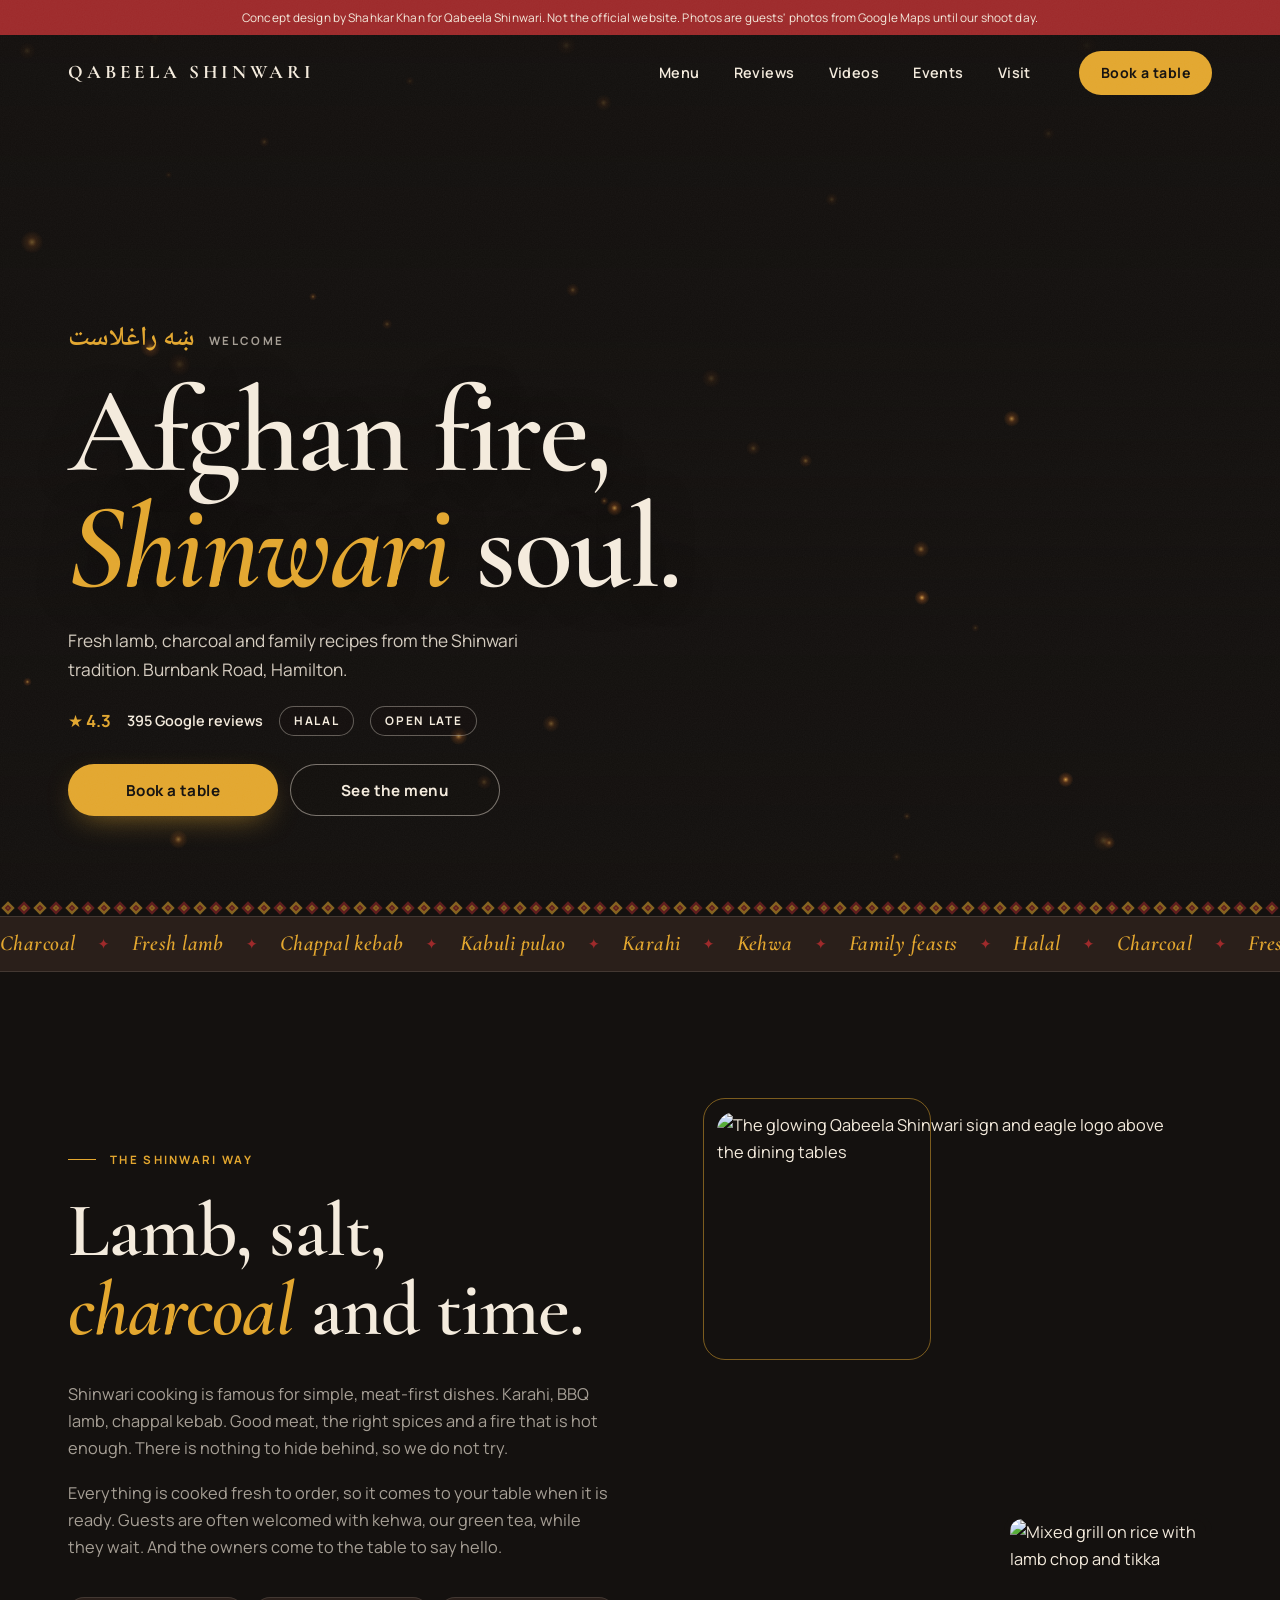
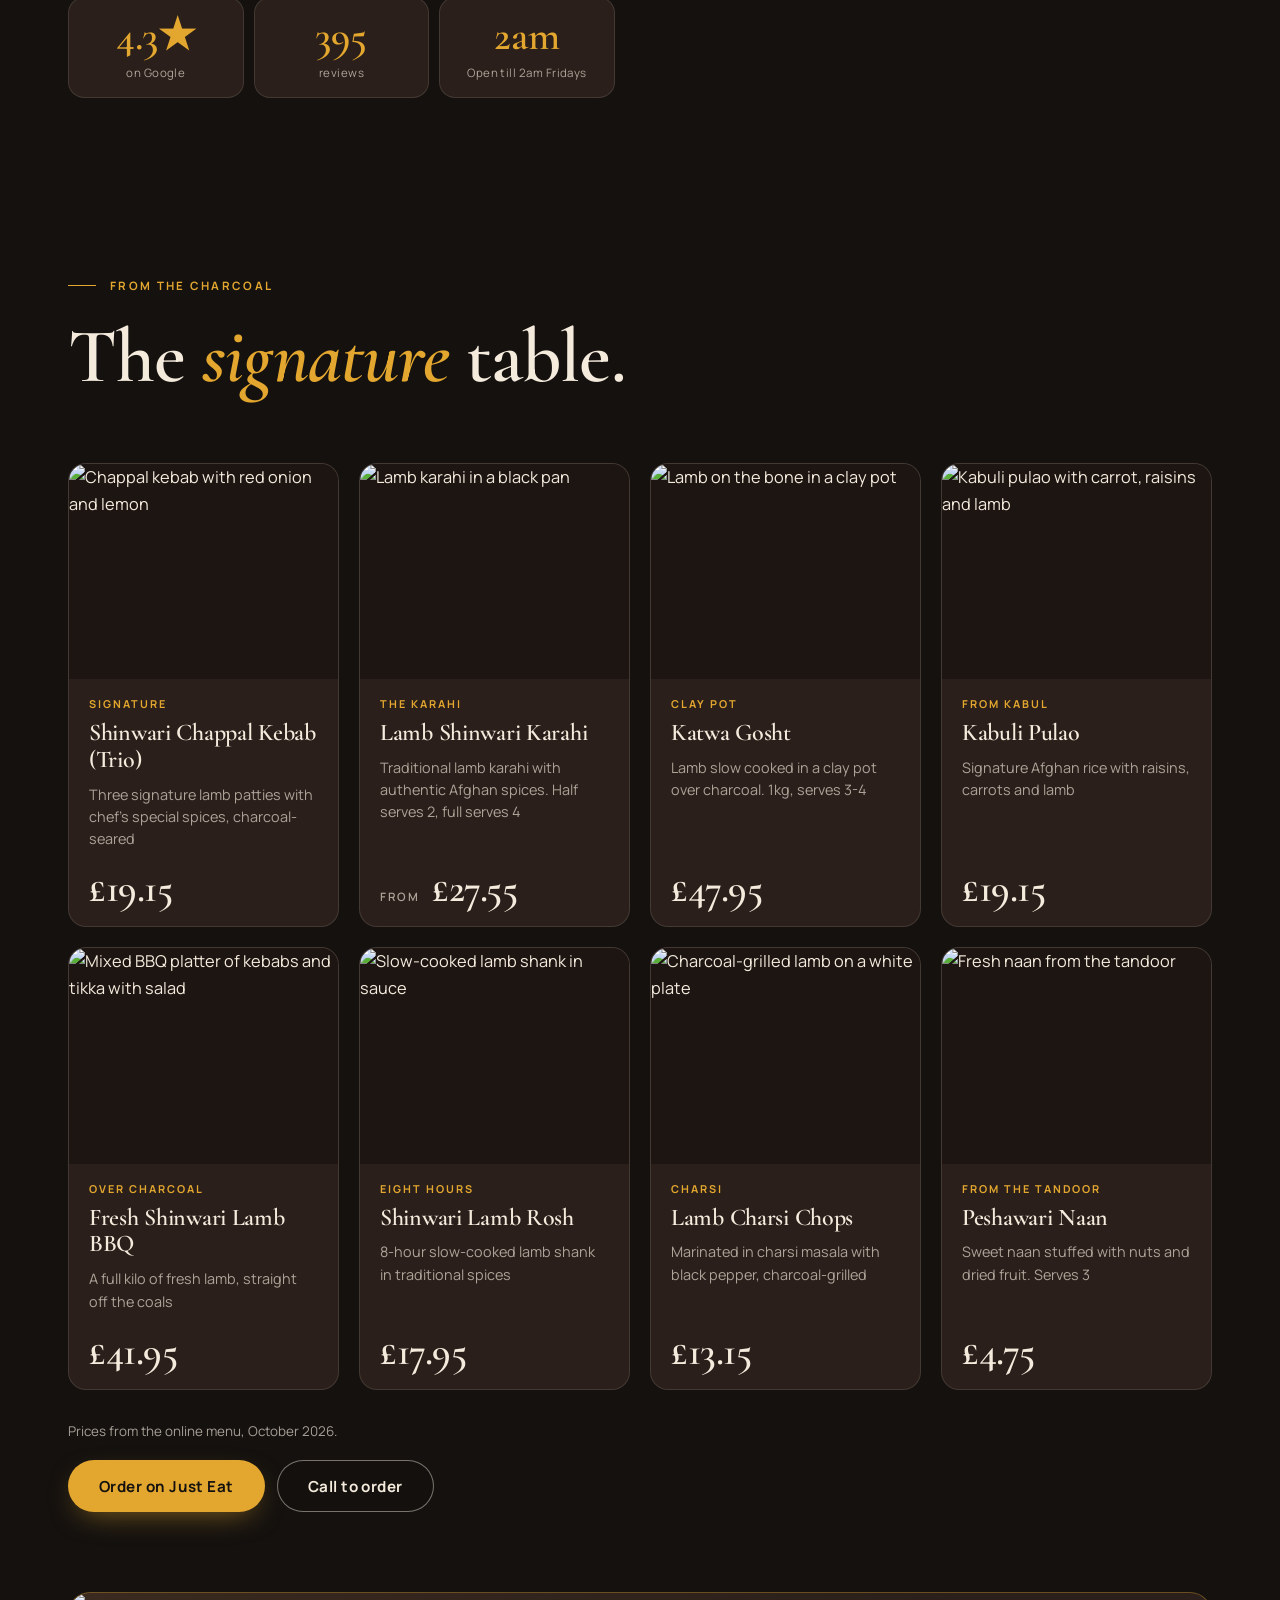
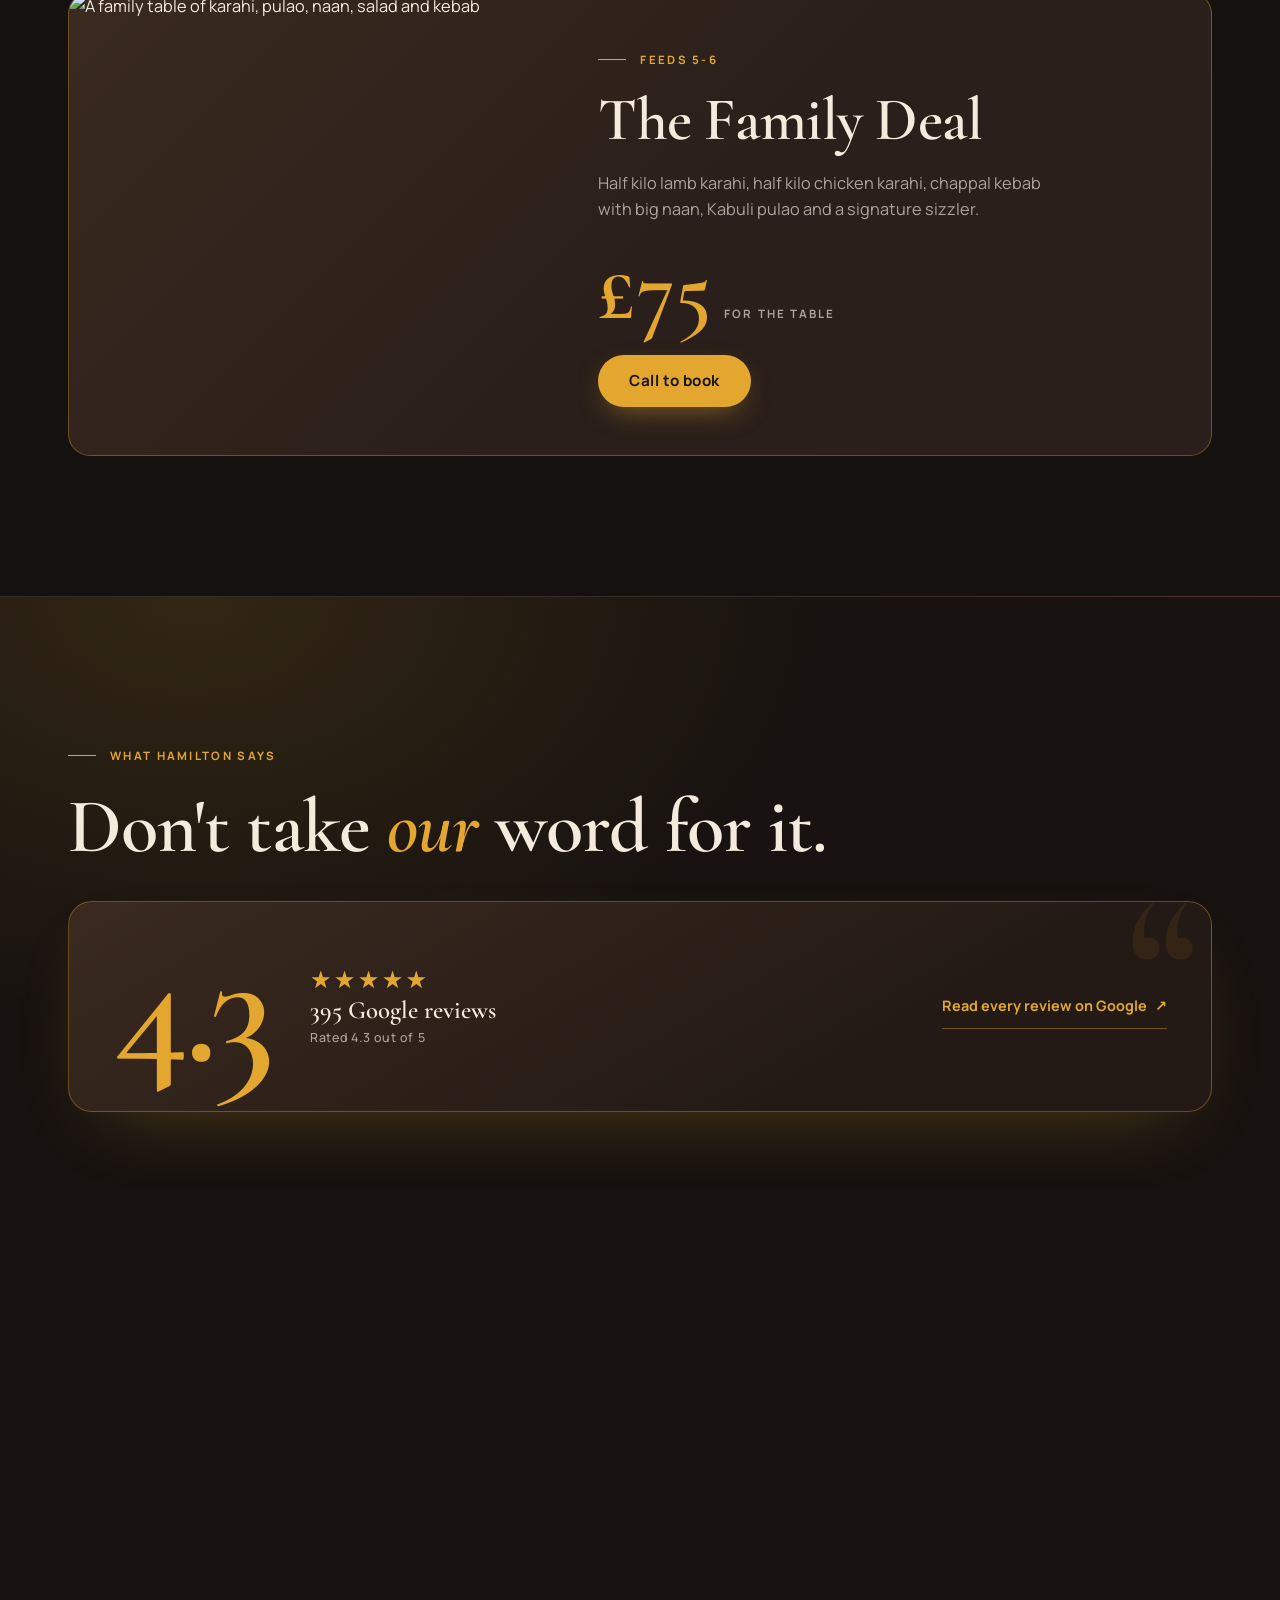
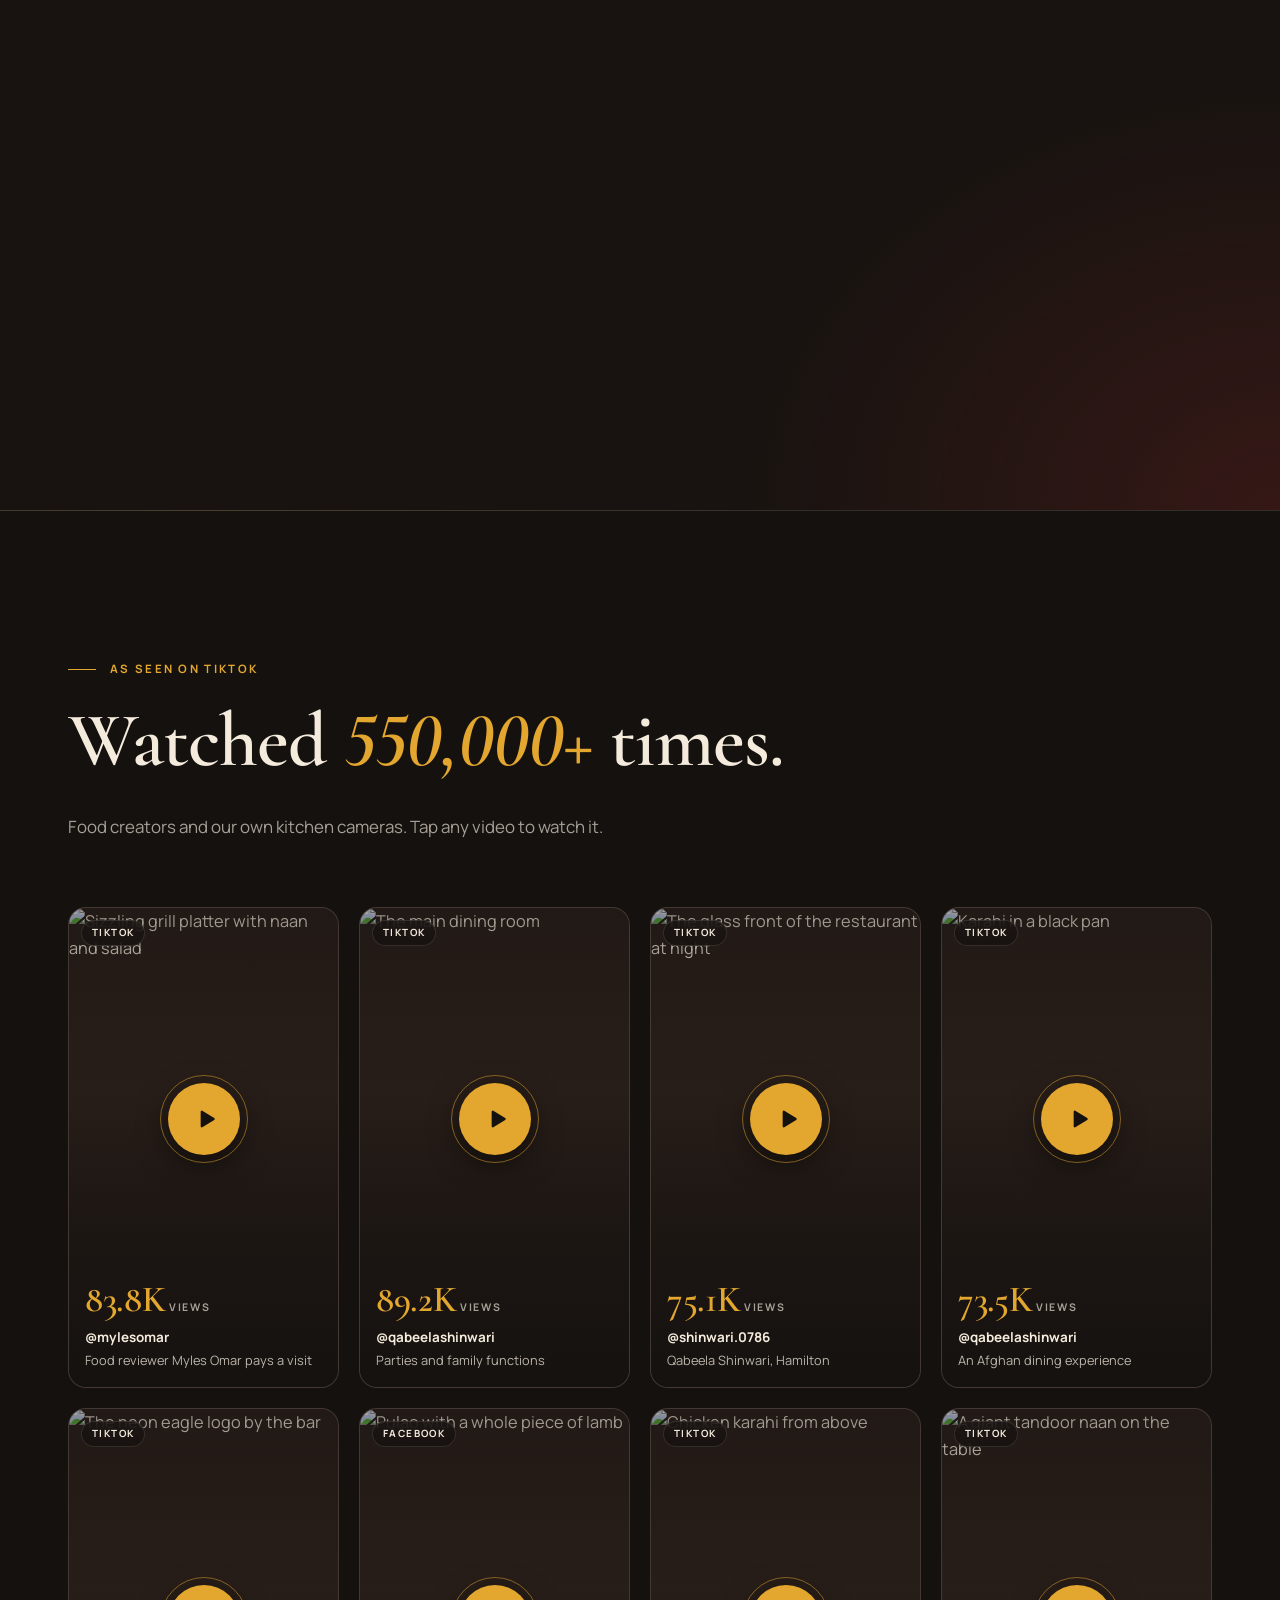
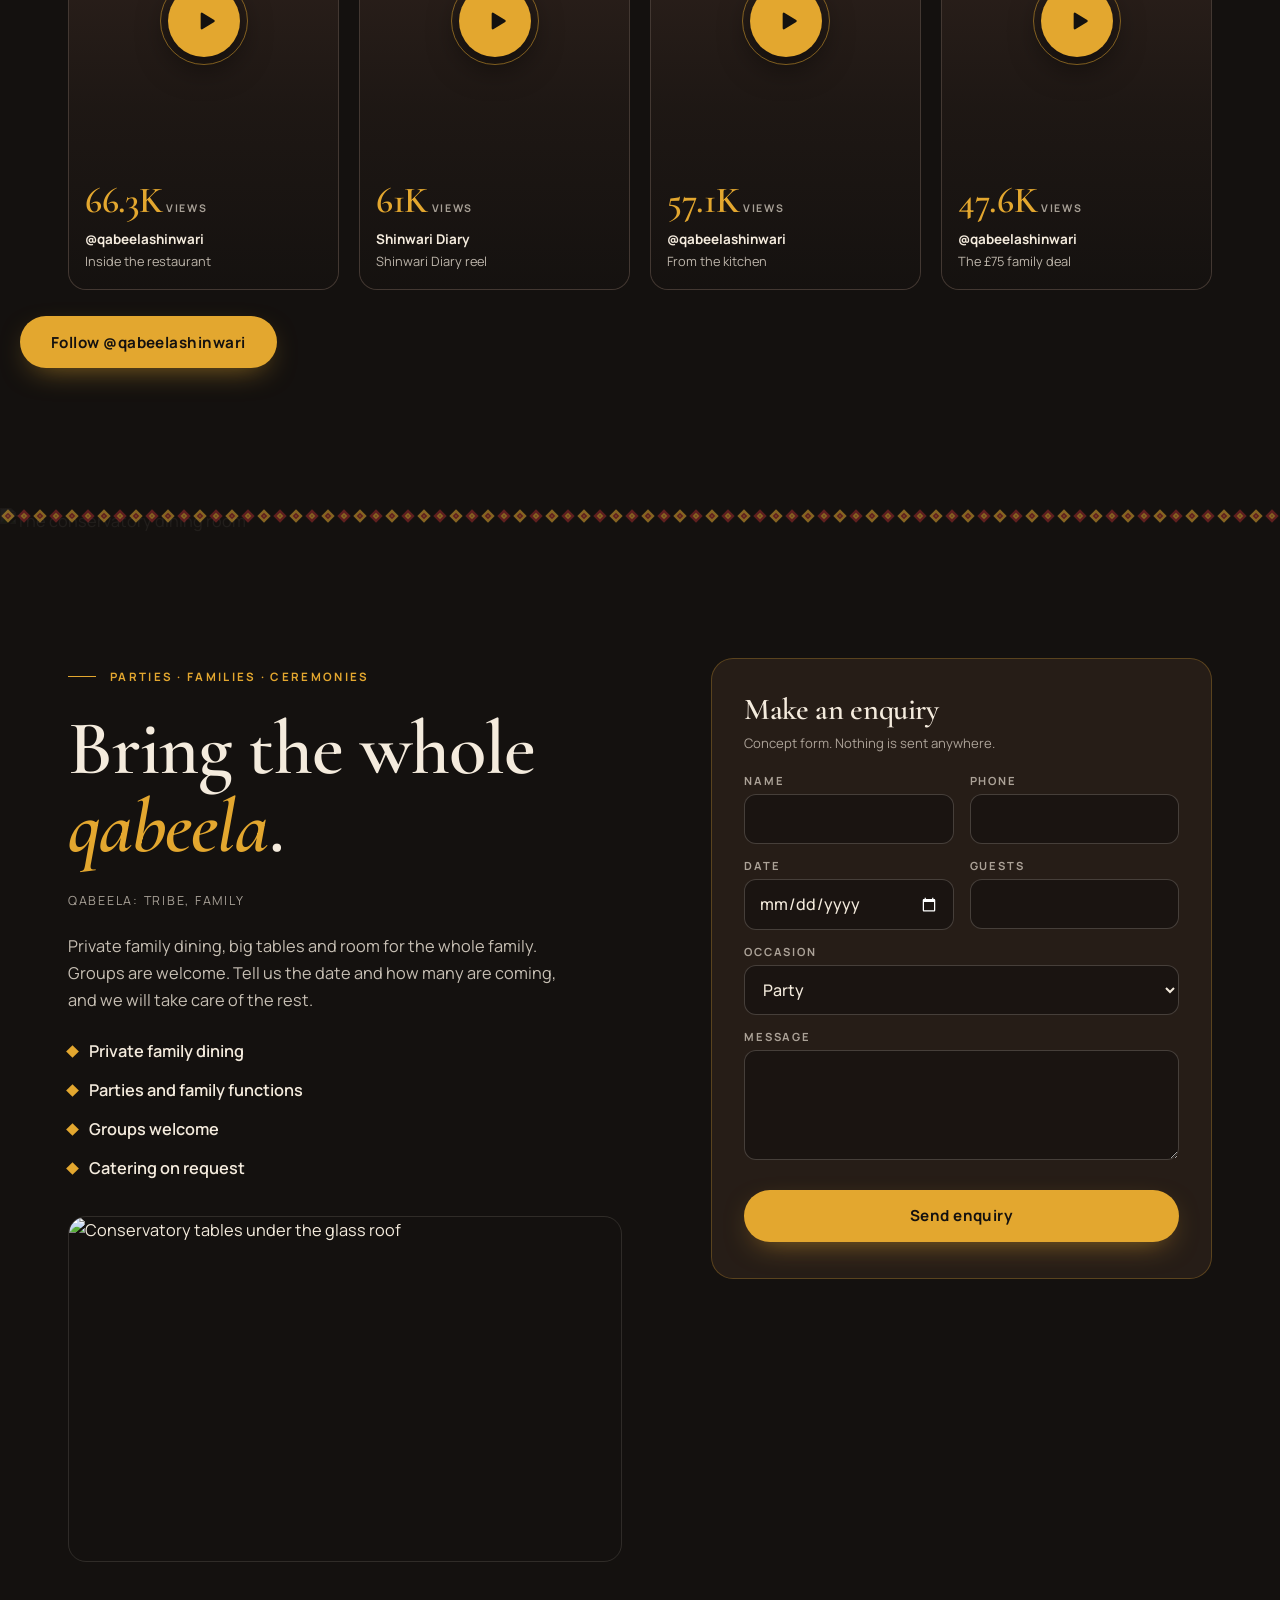
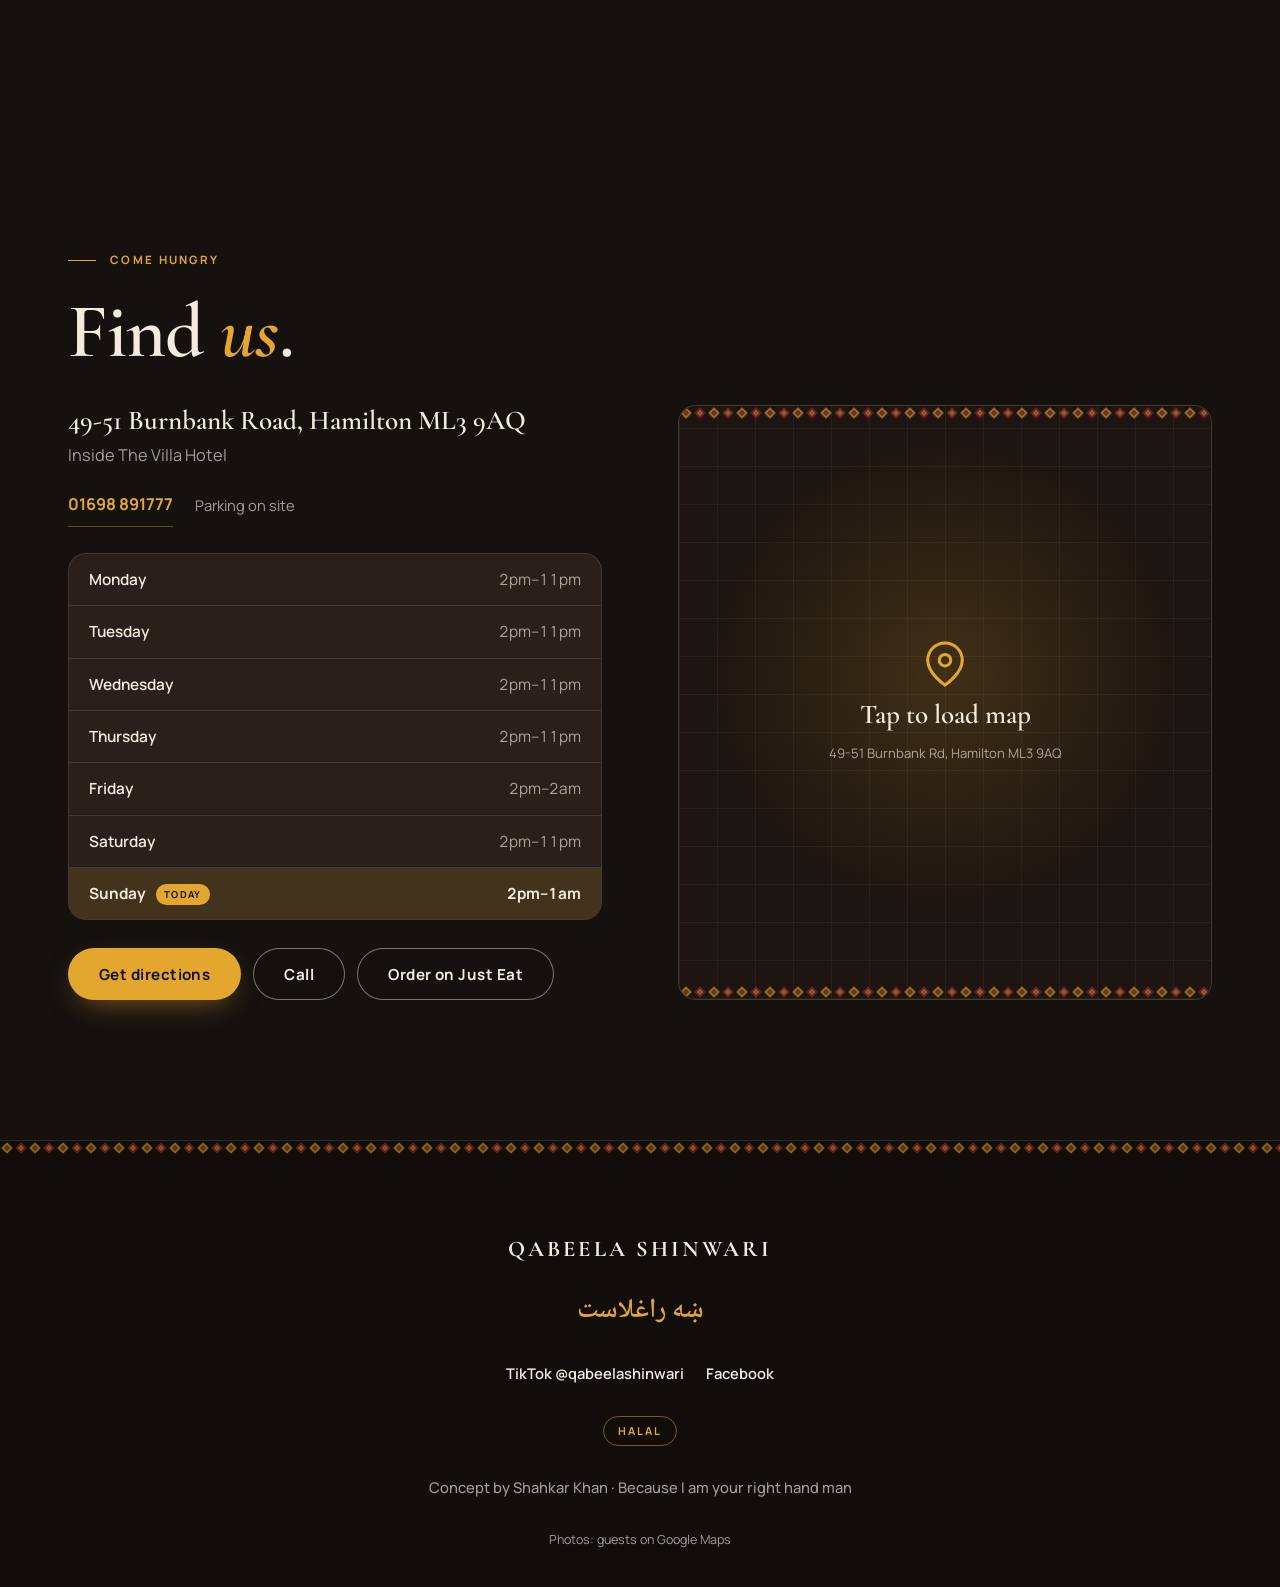
==== commit fe06e82c: "Qabeela concept: real restaurant photos, front as cover, moving reviews Co-Authored-By: Claude Opus " ====
--- a/work/qabeela/index.html
+++ b/work/qabeela/index.html
@@ -3,17 +3,18 @@
 <head>
 <meta charset="utf-8">
 <meta name="viewport" content="width=device-width, initial-scale=1, viewport-fit=cover">
+<meta name="referrer" content="no-referrer">
 <title>Qabeela Shinwari · Afghan charcoal kitchen, Hamilton</title>
 <meta name="description" content="Afghan charcoal kitchen on Burnbank Road, Hamilton. Chappal kebab, Shinwari karahi, Kabuli pulao and lamb BBQ, cooked fresh over charcoal. Concept design.">
 <meta name="robots" content="noindex, nofollow">
 <meta name="theme-color" content="#14110F">
 <meta property="og:title" content="Qabeela Shinwari · Afghan charcoal kitchen, Hamilton">
 <meta property="og:description" content="Fresh lamb, charcoal and family recipes from the Shinwari tradition. Burnbank Road, Hamilton.">
-<meta property="og:image" content="https://images.pexels.com/photos/17138061/pexels-photo-17138061.jpeg?auto=compress&amp;cs=tinysrgb&amp;w=1200">
+<meta property="og:image" content="https://lh3.googleusercontent.com/gps-cs-s/ANWiy9Q9rcwyQ0lXG7Y8NwTqi_4KJpRe_UqyqFAp9o9sKZ4Ox54F1iErAhHgnBG9sPkPf_HmFXpd7Y1DdS3vl20ppD3opjHYr15HPtp8J8rR2xngOxdm_XsO78bfrFtQHWuLq19w_5Fjb0ZoA4w=w1200">
 <meta property="og:type" content="website">
 <link rel="preconnect" href="https://fonts.googleapis.com">
 <link rel="preconnect" href="https://fonts.gstatic.com" crossorigin>
-<link rel="preconnect" href="https://images.pexels.com" crossorigin>
+<link rel="preconnect" href="https://lh3.googleusercontent.com" crossorigin>
 <link href="https://fonts.googleapis.com/css2?family=Cormorant+Garamond:ital,wght@0,500;0,600;0,700;1,500;1,600&family=Manrope:wght@400;500;600;700&family=Noto+Naskh+Arabic:wght@600&display=swap" rel="stylesheet">
 <script>document.documentElement.classList.add('js');</script>
 <style>
@@ -366,12 +367,17 @@
   *,*::before,*::after{transition-duration:.01ms!important;scroll-behavior:auto!important}
   #embers{display:none}
 }
+/* phones: frame the lit sign in the top half, fade into charcoal under the headline */
+@media(max-width:899px){
+  .hero-img{top:-30%;bottom:auto;height:96%;object-position:34% 50%;transform-origin:34% 55%}
+  .hero::before{background:linear-gradient(to top,var(--char) 0%,var(--char) 52%,rgba(20,17,15,.9) 60%,rgba(20,17,15,.35) 70%,rgba(20,17,15,0) 76%,rgba(20,17,15,0) 88%,rgba(20,17,15,.6) 100%)}
+}
 </style>
 </head>
 <body id="top">
 <a class="skip" href="#story">Skip to content</a>
 
-<div class="concept" role="note">Concept design by Shahkar Khan for Qabeela Shinwari. Not the official website. Photos are stand-ins until our shoot day.</div>
+<div class="concept" role="note">Concept design by Shahkar Khan for Qabeela Shinwari. Not the official website. Photos are guests' photos from Google Maps until our shoot day.</div>
 
 <header class="hdr" id="hdr">
   <div class="wrap">
@@ -386,8 +392,7 @@
 <main>
 <section class="hero" aria-label="Welcome">
   <picture>
-  <source media="(max-width: 899px)" srcset="https://images.pexels.com/photos/37924340/pexels-photo-37924340.jpeg?auto=compress&amp;cs=tinysrgb&amp;w=800 800w, https://images.pexels.com/photos/37924340/pexels-photo-37924340.jpeg?auto=compress&amp;cs=tinysrgb&amp;w=1600 1600w" sizes="100vw">
-  <img class="hero-img" src="https://images.pexels.com/photos/17138061/pexels-photo-17138061.jpeg?auto=compress&amp;cs=tinysrgb&amp;w=800" srcset="https://images.pexels.com/photos/17138061/pexels-photo-17138061.jpeg?auto=compress&amp;cs=tinysrgb&amp;w=800 800w, https://images.pexels.com/photos/17138061/pexels-photo-17138061.jpeg?auto=compress&amp;cs=tinysrgb&amp;w=1600 1600w" sizes="100vw" alt="Lamb on skewers cooking over glowing charcoal" fetchpriority="high" decoding="async">
+  <img class="hero-img" src="https://lh3.googleusercontent.com/gps-cs-s/ANWiy9Q9rcwyQ0lXG7Y8NwTqi_4KJpRe_UqyqFAp9o9sKZ4Ox54F1iErAhHgnBG9sPkPf_HmFXpd7Y1DdS3vl20ppD3opjHYr15HPtp8J8rR2xngOxdm_XsO78bfrFtQHWuLq19w_5Fjb0ZoA4w=w800" srcset="https://lh3.googleusercontent.com/gps-cs-s/ANWiy9Q9rcwyQ0lXG7Y8NwTqi_4KJpRe_UqyqFAp9o9sKZ4Ox54F1iErAhHgnBG9sPkPf_HmFXpd7Y1DdS3vl20ppD3opjHYr15HPtp8J8rR2xngOxdm_XsO78bfrFtQHWuLq19w_5Fjb0ZoA4w=w800 800w, https://lh3.googleusercontent.com/gps-cs-s/ANWiy9Q9rcwyQ0lXG7Y8NwTqi_4KJpRe_UqyqFAp9o9sKZ4Ox54F1iErAhHgnBG9sPkPf_HmFXpd7Y1DdS3vl20ppD3opjHYr15HPtp8J8rR2xngOxdm_XsO78bfrFtQHWuLq19w_5Fjb0ZoA4w=w1600 1600w" sizes="100vw" alt="Qabeela Shinwari at night, the lit sign above the glass front on Burnbank Road" fetchpriority="high" decoding="async">
   </picture>
   <canvas id="embers" aria-hidden="true"></canvas>
   <div class="wrap hero-wrap">
@@ -420,8 +425,8 @@
       </div>
     </div>
     <figure class="collage rv">
-      <img class="c1" src="https://images.pexels.com/photos/14261356/pexels-photo-14261356.jpeg?auto=compress&amp;cs=tinysrgb&amp;w=800" srcset="https://images.pexels.com/photos/14261356/pexels-photo-14261356.jpeg?auto=compress&amp;cs=tinysrgb&amp;w=800 800w, https://images.pexels.com/photos/14261356/pexels-photo-14261356.jpeg?auto=compress&amp;cs=tinysrgb&amp;w=1600 1600w" sizes="(min-width:900px) 40vw, 80vw" alt="Glass teapot and tea glasses ready for kehwa" loading="lazy" decoding="async">
-      <img class="c2" src="https://images.pexels.com/photos/5741482/pexels-photo-5741482.jpeg?auto=compress&amp;cs=tinysrgb&amp;w=800" srcset="https://images.pexels.com/photos/5741482/pexels-photo-5741482.jpeg?auto=compress&amp;cs=tinysrgb&amp;w=800 800w, https://images.pexels.com/photos/5741482/pexels-photo-5741482.jpeg?auto=compress&amp;cs=tinysrgb&amp;w=1600 1600w" sizes="(min-width:900px) 20vw, 40vw" alt="Whole spices on a slate board" loading="lazy" decoding="async">
+      <img class="c1" src="https://lh3.googleusercontent.com/gps-cs-s/ANWiy9Q0skkGEoMe4iKkTXfbEZ-CW1SnVnnjTQ86FPvVSK3Y2KSmDYV-_kyNULcndVLk1UPaMlRX34JL6RDXKXAGtOuAiEGNCmih4SEh-KeD8PQ-7bqJKoaMpw0gDWiwMuSb4ztKg1CXwdfv2ejS=w800" srcset="https://lh3.googleusercontent.com/gps-cs-s/ANWiy9Q0skkGEoMe4iKkTXfbEZ-CW1SnVnnjTQ86FPvVSK3Y2KSmDYV-_kyNULcndVLk1UPaMlRX34JL6RDXKXAGtOuAiEGNCmih4SEh-KeD8PQ-7bqJKoaMpw0gDWiwMuSb4ztKg1CXwdfv2ejS=w800 800w, https://lh3.googleusercontent.com/gps-cs-s/ANWiy9Q0skkGEoMe4iKkTXfbEZ-CW1SnVnnjTQ86FPvVSK3Y2KSmDYV-_kyNULcndVLk1UPaMlRX34JL6RDXKXAGtOuAiEGNCmih4SEh-KeD8PQ-7bqJKoaMpw0gDWiwMuSb4ztKg1CXwdfv2ejS=w1600 1600w" sizes="(min-width:900px) 40vw, 80vw" alt="The glowing Qabeela Shinwari sign and eagle logo above the dining tables" loading="lazy" decoding="async">
+      <img class="c2" src="https://lh3.googleusercontent.com/gps-cs-s/ANWiy9Q8WYarMmMd0gxqIlxhIhhAEeb4Rnk708Wih7rMyZH7aUhtFIgwbBLLHd5ItFjJ4mqDU98ZooEjjN87CJCnjnFqBqSbO2g0HDjStxE00gOlaluQDcusL2WkBjsBmrma4MMcKHMnG6C2K6C_=w800" srcset="https://lh3.googleusercontent.com/gps-cs-s/ANWiy9Q8WYarMmMd0gxqIlxhIhhAEeb4Rnk708Wih7rMyZH7aUhtFIgwbBLLHd5ItFjJ4mqDU98ZooEjjN87CJCnjnFqBqSbO2g0HDjStxE00gOlaluQDcusL2WkBjsBmrma4MMcKHMnG6C2K6C_=w800 800w, https://lh3.googleusercontent.com/gps-cs-s/ANWiy9Q8WYarMmMd0gxqIlxhIhhAEeb4Rnk708Wih7rMyZH7aUhtFIgwbBLLHd5ItFjJ4mqDU98ZooEjjN87CJCnjnFqBqSbO2g0HDjStxE00gOlaluQDcusL2WkBjsBmrma4MMcKHMnG6C2K6C_=w1600 1600w" sizes="(min-width:900px) 20vw, 40vw" alt="Mixed grill on rice with lamb chop and tikka" loading="lazy" decoding="async">
     </figure>
   </div>
 </section>
@@ -432,14 +437,14 @@
     <h2 class="rv">The <em>signature</em> table.</h2>
   </div>
   <ul class="rail rv" aria-label="Signature dishes">
-<li class="mcard"><div class="mimg"><img src="https://images.pexels.com/photos/36170562/pexels-photo-36170562.jpeg?auto=compress&amp;cs=tinysrgb&amp;w=800" srcset="https://images.pexels.com/photos/36170562/pexels-photo-36170562.jpeg?auto=compress&amp;cs=tinysrgb&amp;w=800 800w, https://images.pexels.com/photos/36170562/pexels-photo-36170562.jpeg?auto=compress&amp;cs=tinysrgb&amp;w=1600 1600w" sizes="(min-width:900px) 25vw, 80vw" alt="Three round fried chappal kebab patties on a wooden board against a black background" loading="lazy" decoding="async"></div><div class="mbody"><span class="tag">SIGNATURE</span><h3>Shinwari Chappal Kebab (Trio)</h3><p>Three signature lamb patties with chef's special spices, charcoal-seared</p><div class="price">£19.15</div></div></li>
-<li class="mcard"><div class="mimg"><img src="https://images.pexels.com/photos/39378356/pexels-photo-39378356.jpeg?auto=compress&amp;cs=tinysrgb&amp;w=800" srcset="https://images.pexels.com/photos/39378356/pexels-photo-39378356.jpeg?auto=compress&amp;cs=tinysrgb&amp;w=800 800w, https://images.pexels.com/photos/39378356/pexels-photo-39378356.jpeg?auto=compress&amp;cs=tinysrgb&amp;w=1600 1600w" sizes="(min-width:900px) 25vw, 80vw" alt="Red-brown lamb curry in a karahi" loading="lazy" decoding="async"></div><div class="mbody"><span class="tag">THE KARAHI</span><h3>Lamb Shinwari Karahi</h3><p>Traditional lamb karahi with authentic Afghan spices. Half serves 2, full serves 4</p><div class="price"><span class="from">from</span> £27.55</div></div></li>
-<li class="mcard"><div class="mimg"><img src="https://images.pexels.com/photos/37223237/pexels-photo-37223237.jpeg?auto=compress&amp;cs=tinysrgb&amp;w=800" srcset="https://images.pexels.com/photos/37223237/pexels-photo-37223237.jpeg?auto=compress&amp;cs=tinysrgb&amp;w=800 800w, https://images.pexels.com/photos/37223237/pexels-photo-37223237.jpeg?auto=compress&amp;cs=tinysrgb&amp;w=1600 1600w" sizes="(min-width:900px) 25vw, 80vw" alt="Tandoor mouth seen from above with breads and glowing coals" loading="lazy" decoding="async"></div><div class="mbody"><span class="tag">CLAY POT</span><h3>Katwa Gosht</h3><p>Lamb slow cooked in a clay pot over charcoal. 1kg, serves 3-4</p><div class="price">£47.95</div></div></li>
-<li class="mcard"><div class="mimg"><img src="https://images.pexels.com/photos/17274222/pexels-photo-17274222.jpeg?auto=compress&amp;cs=tinysrgb&amp;w=800" srcset="https://images.pexels.com/photos/17274222/pexels-photo-17274222.jpeg?auto=compress&amp;cs=tinysrgb&amp;w=800 800w, https://images.pexels.com/photos/17274222/pexels-photo-17274222.jpeg?auto=compress&amp;cs=tinysrgb&amp;w=1600 1600w" sizes="(min-width:900px) 25vw, 80vw" alt="Kabuli pulao: rice with meat and carrot strips in a pot" loading="lazy" decoding="async"></div><div class="mbody"><span class="tag">FROM KABUL</span><h3>Kabuli Pulao</h3><p>Signature Afghan rice with raisins, carrots and lamb</p><div class="price">£19.15</div></div></li>
-<li class="mcard"><div class="mimg"><img src="https://images.pexels.com/photos/14731642/pexels-photo-14731642.jpeg?auto=compress&amp;cs=tinysrgb&amp;w=800" srcset="https://images.pexels.com/photos/14731642/pexels-photo-14731642.jpeg?auto=compress&amp;cs=tinysrgb&amp;w=800 800w, https://images.pexels.com/photos/14731642/pexels-photo-14731642.jpeg?auto=compress&amp;cs=tinysrgb&amp;w=1600 1600w" sizes="(min-width:900px) 25vw, 80vw" alt="Lamb kebabs on saffron rice on a blue patterned platter" loading="lazy" decoding="async"></div><div class="mbody"><span class="tag">OVER CHARCOAL</span><h3>Fresh Shinwari Lamb BBQ</h3><p>A full kilo of fresh lamb, straight off the coals</p><div class="price">£41.95</div></div></li>
-<li class="mcard"><div class="mimg"><img src="https://images.pexels.com/photos/37924340/pexels-photo-37924340.jpeg?auto=compress&amp;cs=tinysrgb&amp;w=800" srcset="https://images.pexels.com/photos/37924340/pexels-photo-37924340.jpeg?auto=compress&amp;cs=tinysrgb&amp;w=800 800w, https://images.pexels.com/photos/37924340/pexels-photo-37924340.jpeg?auto=compress&amp;cs=tinysrgb&amp;w=1600 1600w" sizes="(min-width:900px) 25vw, 80vw" alt="Chunks of lamb on skewers over hot coals" loading="lazy" decoding="async"></div><div class="mbody"><span class="tag">EIGHT HOURS</span><h3>Shinwari Lamb Rosh</h3><p>8-hour slow-cooked lamb shank in traditional spices</p><div class="price">£17.95</div></div></li>
-<li class="mcard"><div class="mimg"><img src="https://images.pexels.com/photos/37080231/pexels-photo-37080231.jpeg?auto=compress&amp;cs=tinysrgb&amp;w=800" srcset="https://images.pexels.com/photos/37080231/pexels-photo-37080231.jpeg?auto=compress&amp;cs=tinysrgb&amp;w=800 800w, https://images.pexels.com/photos/37080231/pexels-photo-37080231.jpeg?auto=compress&amp;cs=tinysrgb&amp;w=1600 1600w" sizes="(min-width:900px) 25vw, 80vw" alt="Close-up of charcoal-grilled seekh kebab" loading="lazy" decoding="async"></div><div class="mbody"><span class="tag">CHARSI</span><h3>Lamb Charsi Chops</h3><p>Marinated in charsi masala with black pepper, charcoal-grilled</p><div class="price">£13.15</div></div></li>
-<li class="mcard"><div class="mimg"><img src="https://images.pexels.com/photos/33556462/pexels-photo-33556462.jpeg?auto=compress&amp;cs=tinysrgb&amp;w=800" srcset="https://images.pexels.com/photos/33556462/pexels-photo-33556462.jpeg?auto=compress&amp;cs=tinysrgb&amp;w=800 800w, https://images.pexels.com/photos/33556462/pexels-photo-33556462.jpeg?auto=compress&amp;cs=tinysrgb&amp;w=1600 1600w" sizes="(min-width:900px) 25vw, 80vw" alt="Tandoor with fresh breads and flames" loading="lazy" decoding="async"></div><div class="mbody"><span class="tag">FROM THE TANDOOR</span><h3>Peshawari Naan</h3><p>Sweet naan stuffed with nuts and dried fruit. Serves 3</p><div class="price">£4.75</div></div></li>
+<li class="mcard"><div class="mimg"><img src="https://lh3.googleusercontent.com/gps-cs-s/ANWiy9Q2kd3ZzhdRV2yqhpxr5E517Zj2qjcmxPrDMd33UddbydmijBWT0IL1sVFLgaXIozaCBOH1MHZ6pguLGNaeNEPw1QHj8pSbwA-8Faat-r8xtvBHrwl3gXuwYL2kyu2Swxutt6xQgSp7s88=w800" srcset="https://lh3.googleusercontent.com/gps-cs-s/ANWiy9Q2kd3ZzhdRV2yqhpxr5E517Zj2qjcmxPrDMd33UddbydmijBWT0IL1sVFLgaXIozaCBOH1MHZ6pguLGNaeNEPw1QHj8pSbwA-8Faat-r8xtvBHrwl3gXuwYL2kyu2Swxutt6xQgSp7s88=w800 800w, https://lh3.googleusercontent.com/gps-cs-s/ANWiy9Q2kd3ZzhdRV2yqhpxr5E517Zj2qjcmxPrDMd33UddbydmijBWT0IL1sVFLgaXIozaCBOH1MHZ6pguLGNaeNEPw1QHj8pSbwA-8Faat-r8xtvBHrwl3gXuwYL2kyu2Swxutt6xQgSp7s88=w1600 1600w" sizes="(min-width:900px) 25vw, 80vw" alt="Chappal kebab with red onion and lemon" loading="lazy" decoding="async"></div><div class="mbody"><span class="tag">SIGNATURE</span><h3>Shinwari Chappal Kebab (Trio)</h3><p>Three signature lamb patties with chef's special spices, charcoal-seared</p><div class="price">£19.15</div></div></li>
+<li class="mcard"><div class="mimg"><img src="https://lh3.googleusercontent.com/gps-cs-s/ANWiy9SRRIqKrZaF1OG57z7v-n8UKPxCzGaQDYWzFmoduZJ17NswWDvcl1JL1qQ8GfLqboMsc7sExrLSmfjEIvsZ3kBgIPthUCc9EEBxQXuZyTYCnz2nyWBBBKYOM7JYsKSQESfpI8f6szP-hit4=w800" srcset="https://lh3.googleusercontent.com/gps-cs-s/ANWiy9SRRIqKrZaF1OG57z7v-n8UKPxCzGaQDYWzFmoduZJ17NswWDvcl1JL1qQ8GfLqboMsc7sExrLSmfjEIvsZ3kBgIPthUCc9EEBxQXuZyTYCnz2nyWBBBKYOM7JYsKSQESfpI8f6szP-hit4=w800 800w, https://lh3.googleusercontent.com/gps-cs-s/ANWiy9SRRIqKrZaF1OG57z7v-n8UKPxCzGaQDYWzFmoduZJ17NswWDvcl1JL1qQ8GfLqboMsc7sExrLSmfjEIvsZ3kBgIPthUCc9EEBxQXuZyTYCnz2nyWBBBKYOM7JYsKSQESfpI8f6szP-hit4=w1600 1600w" sizes="(min-width:900px) 25vw, 80vw" alt="Lamb karahi in a black pan" loading="lazy" decoding="async"></div><div class="mbody"><span class="tag">THE KARAHI</span><h3>Lamb Shinwari Karahi</h3><p>Traditional lamb karahi with authentic Afghan spices. Half serves 2, full serves 4</p><div class="price"><span class="from">from</span> £27.55</div></div></li>
+<li class="mcard"><div class="mimg"><img src="https://lh3.googleusercontent.com/gps-cs-s/ANWiy9SlcfR_-suX5KLwn3pZN2A-yr8a05o7MS-iT9xsY0EXt9oKQ1eRD9KAMn2bNhCyf-keXu-ZvRlbpdEDc7AOAEiarVl7cFk_FgRBGwNQeMe9gtxeu-jfoCfl9zG2l-DWp8OCXNjmUvHAcNWj=w800" srcset="https://lh3.googleusercontent.com/gps-cs-s/ANWiy9SlcfR_-suX5KLwn3pZN2A-yr8a05o7MS-iT9xsY0EXt9oKQ1eRD9KAMn2bNhCyf-keXu-ZvRlbpdEDc7AOAEiarVl7cFk_FgRBGwNQeMe9gtxeu-jfoCfl9zG2l-DWp8OCXNjmUvHAcNWj=w800 800w, https://lh3.googleusercontent.com/gps-cs-s/ANWiy9SlcfR_-suX5KLwn3pZN2A-yr8a05o7MS-iT9xsY0EXt9oKQ1eRD9KAMn2bNhCyf-keXu-ZvRlbpdEDc7AOAEiarVl7cFk_FgRBGwNQeMe9gtxeu-jfoCfl9zG2l-DWp8OCXNjmUvHAcNWj=w1600 1600w" sizes="(min-width:900px) 25vw, 80vw" alt="Lamb on the bone in a clay pot" loading="lazy" decoding="async"></div><div class="mbody"><span class="tag">CLAY POT</span><h3>Katwa Gosht</h3><p>Lamb slow cooked in a clay pot over charcoal. 1kg, serves 3-4</p><div class="price">£47.95</div></div></li>
+<li class="mcard"><div class="mimg"><img src="https://lh3.googleusercontent.com/gps-cs-s/ANWiy9T1ihy-TyRxTKZtt3QnaEOACYbH1Vejt14uFlSewKkUFYuJqGA-7EkZe5nghdFrefyoW0HJHq-i9W-Ga9sYjup78tAdJVnm6PvBroGqumt6NE7_hFA9_RVK-_aPhK1MC7EAH2tXSX4kAuIW=w800" srcset="https://lh3.googleusercontent.com/gps-cs-s/ANWiy9T1ihy-TyRxTKZtt3QnaEOACYbH1Vejt14uFlSewKkUFYuJqGA-7EkZe5nghdFrefyoW0HJHq-i9W-Ga9sYjup78tAdJVnm6PvBroGqumt6NE7_hFA9_RVK-_aPhK1MC7EAH2tXSX4kAuIW=w800 800w, https://lh3.googleusercontent.com/gps-cs-s/ANWiy9T1ihy-TyRxTKZtt3QnaEOACYbH1Vejt14uFlSewKkUFYuJqGA-7EkZe5nghdFrefyoW0HJHq-i9W-Ga9sYjup78tAdJVnm6PvBroGqumt6NE7_hFA9_RVK-_aPhK1MC7EAH2tXSX4kAuIW=w1600 1600w" sizes="(min-width:900px) 25vw, 80vw" alt="Kabuli pulao with carrot, raisins and lamb" loading="lazy" decoding="async"></div><div class="mbody"><span class="tag">FROM KABUL</span><h3>Kabuli Pulao</h3><p>Signature Afghan rice with raisins, carrots and lamb</p><div class="price">£19.15</div></div></li>
+<li class="mcard"><div class="mimg"><img src="https://lh3.googleusercontent.com/gps-cs-s/ANWiy9Qyl3hUixG347ibNiyxso9hQXjL-rkDNnYl4oO3_K-4a2LeKobLwFFfq2YQIcJO5ygIdzctsry5xwPEy0Va4yKFI8JZxp-IqkVXqPAUyn-VctB3yrPluzWJx2r3TGLwKv7Mb7yQICbvviwP=w800" srcset="https://lh3.googleusercontent.com/gps-cs-s/ANWiy9Qyl3hUixG347ibNiyxso9hQXjL-rkDNnYl4oO3_K-4a2LeKobLwFFfq2YQIcJO5ygIdzctsry5xwPEy0Va4yKFI8JZxp-IqkVXqPAUyn-VctB3yrPluzWJx2r3TGLwKv7Mb7yQICbvviwP=w800 800w, https://lh3.googleusercontent.com/gps-cs-s/ANWiy9Qyl3hUixG347ibNiyxso9hQXjL-rkDNnYl4oO3_K-4a2LeKobLwFFfq2YQIcJO5ygIdzctsry5xwPEy0Va4yKFI8JZxp-IqkVXqPAUyn-VctB3yrPluzWJx2r3TGLwKv7Mb7yQICbvviwP=w1600 1600w" sizes="(min-width:900px) 25vw, 80vw" alt="Mixed BBQ platter of kebabs and tikka with salad" loading="lazy" decoding="async"></div><div class="mbody"><span class="tag">OVER CHARCOAL</span><h3>Fresh Shinwari Lamb BBQ</h3><p>A full kilo of fresh lamb, straight off the coals</p><div class="price">£41.95</div></div></li>
+<li class="mcard"><div class="mimg"><img src="https://lh3.googleusercontent.com/gps-cs-s/ANWiy9TjjkXEGzyqRAEbowFay-wy-C1r4PllbEomSsdIlqT--79jgNcROBuskdFXYQmtRRZjSdHbLOGCgLW3Db-zWOXPhIvuXHWWO3WGrr-RQnB_uqt42hLjMI_BsREtA1-AOIsPTcc-IGYnn5zj=w800" srcset="https://lh3.googleusercontent.com/gps-cs-s/ANWiy9TjjkXEGzyqRAEbowFay-wy-C1r4PllbEomSsdIlqT--79jgNcROBuskdFXYQmtRRZjSdHbLOGCgLW3Db-zWOXPhIvuXHWWO3WGrr-RQnB_uqt42hLjMI_BsREtA1-AOIsPTcc-IGYnn5zj=w800 800w, https://lh3.googleusercontent.com/gps-cs-s/ANWiy9TjjkXEGzyqRAEbowFay-wy-C1r4PllbEomSsdIlqT--79jgNcROBuskdFXYQmtRRZjSdHbLOGCgLW3Db-zWOXPhIvuXHWWO3WGrr-RQnB_uqt42hLjMI_BsREtA1-AOIsPTcc-IGYnn5zj=w1600 1600w" sizes="(min-width:900px) 25vw, 80vw" alt="Slow-cooked lamb shank in sauce" loading="lazy" decoding="async"></div><div class="mbody"><span class="tag">EIGHT HOURS</span><h3>Shinwari Lamb Rosh</h3><p>8-hour slow-cooked lamb shank in traditional spices</p><div class="price">£17.95</div></div></li>
+<li class="mcard"><div class="mimg"><img src="https://lh3.googleusercontent.com/gps-cs-s/ANWiy9QhiOYcOdOnSsaHGu9n-9jI-YJOqCgwSCvFqaOeK3mptNdcdqOAleXzvJ46N1muK173mKwgFFWdoMBcDHKEXaiPp0ATxIccoiGUhcr6hx1b5dhWlUKQ6gI7yKtYoqWohplPXCVUsUgT-PaZ=w800" srcset="https://lh3.googleusercontent.com/gps-cs-s/ANWiy9QhiOYcOdOnSsaHGu9n-9jI-YJOqCgwSCvFqaOeK3mptNdcdqOAleXzvJ46N1muK173mKwgFFWdoMBcDHKEXaiPp0ATxIccoiGUhcr6hx1b5dhWlUKQ6gI7yKtYoqWohplPXCVUsUgT-PaZ=w800 800w, https://lh3.googleusercontent.com/gps-cs-s/ANWiy9QhiOYcOdOnSsaHGu9n-9jI-YJOqCgwSCvFqaOeK3mptNdcdqOAleXzvJ46N1muK173mKwgFFWdoMBcDHKEXaiPp0ATxIccoiGUhcr6hx1b5dhWlUKQ6gI7yKtYoqWohplPXCVUsUgT-PaZ=w1600 1600w" sizes="(min-width:900px) 25vw, 80vw" alt="Charcoal-grilled lamb on a white plate" loading="lazy" decoding="async"></div><div class="mbody"><span class="tag">CHARSI</span><h3>Lamb Charsi Chops</h3><p>Marinated in charsi masala with black pepper, charcoal-grilled</p><div class="price">£13.15</div></div></li>
+<li class="mcard"><div class="mimg"><img src="https://lh3.googleusercontent.com/gps-cs-s/ANWiy9Q3vVDDduRGQeE1xO3oHtmPqujuGAw5r4r0s8w9p2cy6wkk0deM8uItp8jWRw-YNPodopaKUaErOGfxMHPBLgfQLbCzlwbNkespANHxDCgrsH0R9113seY0XlLlmcxTHmPSn-gxv7ooo_w=w800" srcset="https://lh3.googleusercontent.com/gps-cs-s/ANWiy9Q3vVDDduRGQeE1xO3oHtmPqujuGAw5r4r0s8w9p2cy6wkk0deM8uItp8jWRw-YNPodopaKUaErOGfxMHPBLgfQLbCzlwbNkespANHxDCgrsH0R9113seY0XlLlmcxTHmPSn-gxv7ooo_w=w800 800w, https://lh3.googleusercontent.com/gps-cs-s/ANWiy9Q3vVDDduRGQeE1xO3oHtmPqujuGAw5r4r0s8w9p2cy6wkk0deM8uItp8jWRw-YNPodopaKUaErOGfxMHPBLgfQLbCzlwbNkespANHxDCgrsH0R9113seY0XlLlmcxTHmPSn-gxv7ooo_w=w1600 1600w" sizes="(min-width:900px) 25vw, 80vw" alt="Fresh naan from the tandoor" loading="lazy" decoding="async"></div><div class="mbody"><span class="tag">FROM THE TANDOOR</span><h3>Peshawari Naan</h3><p>Sweet naan stuffed with nuts and dried fruit. Serves 3</p><div class="price">£4.75</div></div></li>
   </ul>
   <p class="hint">Swipe for more</p>
   <div class="wrap cta-row">
@@ -449,7 +454,7 @@
       <a class="btn btn-o" href="tel:+441698891777">Call to order</a>
     </div>
     <article class="deal rv">
-      <div class="deal-img"><img src="https://images.pexels.com/photos/23025184/pexels-photo-23025184.jpeg?auto=compress&amp;cs=tinysrgb&amp;w=800" srcset="https://images.pexels.com/photos/23025184/pexels-photo-23025184.jpeg?auto=compress&amp;cs=tinysrgb&amp;w=800 800w, https://images.pexels.com/photos/23025184/pexels-photo-23025184.jpeg?auto=compress&amp;cs=tinysrgb&amp;w=1600 1600w" sizes="(min-width:900px) 40vw, 92vw" alt="Family spread of rice, stews and salads seen from above" loading="lazy" decoding="async"></div>
+      <div class="deal-img"><img src="https://lh3.googleusercontent.com/gps-cs-s/ANWiy9Qcp_OME3-SIjGUqGGGFDSWfbgfgBzc79-ME2FDg3K2eSWQ1jJb9TWnJpEyLJVOt3owdeJLgMh8heQBr_4wilVbVcbNQNcf-xANpBcim3MQ5SXauVWZbPrJOJAuGBqXLmBVeAJiy1cvx4s=w800" srcset="https://lh3.googleusercontent.com/gps-cs-s/ANWiy9Qcp_OME3-SIjGUqGGGFDSWfbgfgBzc79-ME2FDg3K2eSWQ1jJb9TWnJpEyLJVOt3owdeJLgMh8heQBr_4wilVbVcbNQNcf-xANpBcim3MQ5SXauVWZbPrJOJAuGBqXLmBVeAJiy1cvx4s=w800 800w, https://lh3.googleusercontent.com/gps-cs-s/ANWiy9Qcp_OME3-SIjGUqGGGFDSWfbgfgBzc79-ME2FDg3K2eSWQ1jJb9TWnJpEyLJVOt3owdeJLgMh8heQBr_4wilVbVcbNQNcf-xANpBcim3MQ5SXauVWZbPrJOJAuGBqXLmBVeAJiy1cvx4s=w1600 1600w" sizes="(min-width:900px) 40vw, 92vw" alt="A family table of karahi, pulao, naan, salad and kebab" loading="lazy" decoding="async"></div>
       <div class="deal-txt">
         <span class="eyebrow">FEEDS 5-6</span>
         <h3>The Family Deal</h3>
@@ -504,14 +509,14 @@
     <p class="lead rv">Food creators and our own kitchen cameras. Tap any video to watch it.</p>
   </div>
   <ul class="rail vrail" aria-label="Videos">
-<li><button type="button" class="vcard" data-tt="7521037262826507542" data-url="https://www.tiktok.com/@mylesomar/video/7521037262826507542" aria-label="Play video: Food reviewer Myles Omar pays a visit, 83.8K views, @mylesomar"><img src="https://images.pexels.com/photos/14731642/pexels-photo-14731642.jpeg?auto=compress&amp;cs=tinysrgb&amp;w=800" srcset="https://images.pexels.com/photos/14731642/pexels-photo-14731642.jpeg?auto=compress&amp;cs=tinysrgb&amp;w=800 800w, https://images.pexels.com/photos/14731642/pexels-photo-14731642.jpeg?auto=compress&amp;cs=tinysrgb&amp;w=1600 1600w" sizes="(min-width:900px) 25vw, 62vw" alt="Lamb kebabs on saffron rice" loading="lazy" decoding="async"><span class="vchip">TikTok</span><span class="play"><svg viewBox="0 0 24 24" aria-hidden="true"><path d="M8 5.2v13.6a1 1 0 0 0 1.5.86l11-6.8a1 1 0 0 0 0-1.72l-11-6.8A1 1 0 0 0 8 5.2z"/></svg></span><span class="vinfo"><span class="views">83.8K<small> views</small></span><span class="handle">@mylesomar</span><span class="vlabel">Food reviewer Myles Omar pays a visit</span></span></button></li>
-<li><button type="button" class="vcard" data-tt="7566294116187917590" data-url="https://www.tiktok.com/@qabeelashinwari/video/7566294116187917590" aria-label="Play video: Parties and family functions, 89.2K views, @qabeelashinwari"><img src="https://images.pexels.com/photos/16046683/pexels-photo-16046683.jpeg?auto=compress&amp;cs=tinysrgb&amp;w=800" srcset="https://images.pexels.com/photos/16046683/pexels-photo-16046683.jpeg?auto=compress&amp;cs=tinysrgb&amp;w=800 800w, https://images.pexels.com/photos/16046683/pexels-photo-16046683.jpeg?auto=compress&amp;cs=tinysrgb&amp;w=1600 1600w" sizes="(min-width:900px) 25vw, 62vw" alt="Dim restaurant interior with pendant lamps" loading="lazy" decoding="async"><span class="vchip">TikTok</span><span class="play"><svg viewBox="0 0 24 24" aria-hidden="true"><path d="M8 5.2v13.6a1 1 0 0 0 1.5.86l11-6.8a1 1 0 0 0 0-1.72l-11-6.8A1 1 0 0 0 8 5.2z"/></svg></span><span class="vinfo"><span class="views">89.2K<small> views</small></span><span class="handle">@qabeelashinwari</span><span class="vlabel">Parties and family functions</span></span></button></li>
-<li><button type="button" class="vcard" data-tt="7564049969083141398" data-url="https://www.tiktok.com/@shinwari.0786/video/7564049969083141398" aria-label="Play video: Qabeela Shinwari, Hamilton, 75.1K views, @shinwari.0786"><img src="https://images.pexels.com/photos/17138061/pexels-photo-17138061.jpeg?auto=compress&amp;cs=tinysrgb&amp;w=800" srcset="https://images.pexels.com/photos/17138061/pexels-photo-17138061.jpeg?auto=compress&amp;cs=tinysrgb&amp;w=800 800w, https://images.pexels.com/photos/17138061/pexels-photo-17138061.jpeg?auto=compress&amp;cs=tinysrgb&amp;w=1600 1600w" sizes="(min-width:900px) 25vw, 62vw" alt="Long lamb skewers over glowing coals" loading="lazy" decoding="async"><span class="vchip">TikTok</span><span class="play"><svg viewBox="0 0 24 24" aria-hidden="true"><path d="M8 5.2v13.6a1 1 0 0 0 1.5.86l11-6.8a1 1 0 0 0 0-1.72l-11-6.8A1 1 0 0 0 8 5.2z"/></svg></span><span class="vinfo"><span class="views">75.1K<small> views</small></span><span class="handle">@shinwari.0786</span><span class="vlabel">Qabeela Shinwari, Hamilton</span></span></button></li>
-<li><button type="button" class="vcard" data-tt="7554805460960840982" data-url="https://www.tiktok.com/@qabeelashinwari/video/7554805460960840982" aria-label="Play video: An Afghan dining experience, 73.5K views, @qabeelashinwari"><img src="https://images.pexels.com/photos/39378356/pexels-photo-39378356.jpeg?auto=compress&amp;cs=tinysrgb&amp;w=800" srcset="https://images.pexels.com/photos/39378356/pexels-photo-39378356.jpeg?auto=compress&amp;cs=tinysrgb&amp;w=800 800w, https://images.pexels.com/photos/39378356/pexels-photo-39378356.jpeg?auto=compress&amp;cs=tinysrgb&amp;w=1600 1600w" sizes="(min-width:900px) 25vw, 62vw" alt="Lamb karahi in a karahi pan" loading="lazy" decoding="async"><span class="vchip">TikTok</span><span class="play"><svg viewBox="0 0 24 24" aria-hidden="true"><path d="M8 5.2v13.6a1 1 0 0 0 1.5.86l11-6.8a1 1 0 0 0 0-1.72l-11-6.8A1 1 0 0 0 8 5.2z"/></svg></span><span class="vinfo"><span class="views">73.5K<small> views</small></span><span class="handle">@qabeelashinwari</span><span class="vlabel">An Afghan dining experience</span></span></button></li>
-<li><button type="button" class="vcard" data-tt="7565210334319889686" data-url="https://www.tiktok.com/@qabeelashinwari/video/7565210334319889686" aria-label="Play video: Inside the restaurant, 66.3K views, @qabeelashinwari"><img src="https://images.pexels.com/photos/9175257/pexels-photo-9175257.jpeg?auto=compress&amp;cs=tinysrgb&amp;w=800" srcset="https://images.pexels.com/photos/9175257/pexels-photo-9175257.jpeg?auto=compress&amp;cs=tinysrgb&amp;w=800 800w, https://images.pexels.com/photos/9175257/pexels-photo-9175257.jpeg?auto=compress&amp;cs=tinysrgb&amp;w=1600 1600w" sizes="(min-width:900px) 25vw, 62vw" alt="Glowing charcoal embers" loading="lazy" decoding="async"><span class="vchip">TikTok</span><span class="play"><svg viewBox="0 0 24 24" aria-hidden="true"><path d="M8 5.2v13.6a1 1 0 0 0 1.5.86l11-6.8a1 1 0 0 0 0-1.72l-11-6.8A1 1 0 0 0 8 5.2z"/></svg></span><span class="vinfo"><span class="views">66.3K<small> views</small></span><span class="handle">@qabeelashinwari</span><span class="vlabel">Inside the restaurant</span></span></button></li>
-<li><a class="vcard" href="https://www.facebook.com/reel/1371550028015198/" target="_blank" rel="noopener" aria-label="Open on Facebook: Shinwari Diary reel, 61K views, Shinwari Diary (opens in a new tab)"><img src="https://images.pexels.com/photos/36170562/pexels-photo-36170562.jpeg?auto=compress&amp;cs=tinysrgb&amp;w=800" srcset="https://images.pexels.com/photos/36170562/pexels-photo-36170562.jpeg?auto=compress&amp;cs=tinysrgb&amp;w=800 800w, https://images.pexels.com/photos/36170562/pexels-photo-36170562.jpeg?auto=compress&amp;cs=tinysrgb&amp;w=1600 1600w" sizes="(min-width:900px) 25vw, 62vw" alt="Chappal kebab patties on a wooden board" loading="lazy" decoding="async"><span class="vchip">Facebook</span><span class="play"><svg viewBox="0 0 24 24" aria-hidden="true"><path d="M8 5.2v13.6a1 1 0 0 0 1.5.86l11-6.8a1 1 0 0 0 0-1.72l-11-6.8A1 1 0 0 0 8 5.2z"/></svg></span><span class="vinfo"><span class="views">61K<small> views</small></span><span class="handle">Shinwari Diary</span><span class="vlabel">Shinwari Diary reel</span></span></a></li>
-<li><button type="button" class="vcard" data-tt="7520024802682342678" data-url="https://www.tiktok.com/@qabeelashinwari/video/7520024802682342678" aria-label="Play video: From the kitchen, 57.1K views, @qabeelashinwari"><img src="https://images.pexels.com/photos/37924340/pexels-photo-37924340.jpeg?auto=compress&amp;cs=tinysrgb&amp;w=800" srcset="https://images.pexels.com/photos/37924340/pexels-photo-37924340.jpeg?auto=compress&amp;cs=tinysrgb&amp;w=800 800w, https://images.pexels.com/photos/37924340/pexels-photo-37924340.jpeg?auto=compress&amp;cs=tinysrgb&amp;w=1600 1600w" sizes="(min-width:900px) 25vw, 62vw" alt="Lamb on skewers over coals" loading="lazy" decoding="async"><span class="vchip">TikTok</span><span class="play"><svg viewBox="0 0 24 24" aria-hidden="true"><path d="M8 5.2v13.6a1 1 0 0 0 1.5.86l11-6.8a1 1 0 0 0 0-1.72l-11-6.8A1 1 0 0 0 8 5.2z"/></svg></span><span class="vinfo"><span class="views">57.1K<small> views</small></span><span class="handle">@qabeelashinwari</span><span class="vlabel">From the kitchen</span></span></button></li>
-<li><button type="button" class="vcard" data-tt="7579708469905820950" data-url="https://www.tiktok.com/@qabeelashinwari/video/7579708469905820950" aria-label="Play video: The £75 family deal, 47.6K views, @qabeelashinwari"><img src="https://images.pexels.com/photos/23025184/pexels-photo-23025184.jpeg?auto=compress&amp;cs=tinysrgb&amp;w=800" srcset="https://images.pexels.com/photos/23025184/pexels-photo-23025184.jpeg?auto=compress&amp;cs=tinysrgb&amp;w=800 800w, https://images.pexels.com/photos/23025184/pexels-photo-23025184.jpeg?auto=compress&amp;cs=tinysrgb&amp;w=1600 1600w" sizes="(min-width:900px) 25vw, 62vw" alt="Spread of rice, stews and salads from above" loading="lazy" decoding="async"><span class="vchip">TikTok</span><span class="play"><svg viewBox="0 0 24 24" aria-hidden="true"><path d="M8 5.2v13.6a1 1 0 0 0 1.5.86l11-6.8a1 1 0 0 0 0-1.72l-11-6.8A1 1 0 0 0 8 5.2z"/></svg></span><span class="vinfo"><span class="views">47.6K<small> views</small></span><span class="handle">@qabeelashinwari</span><span class="vlabel">The £75 family deal</span></span></button></li>
+<li><button type="button" class="vcard" data-tt="7521037262826507542" data-url="https://www.tiktok.com/@mylesomar/video/7521037262826507542" aria-label="Play video: Food reviewer Myles Omar pays a visit, 83.8K views, @mylesomar"><img src="https://lh3.googleusercontent.com/gps-cs-s/ANWiy9RcN0JgfLiHQmLGikCGTz5hom0RLhILp0NwELn_pJsG-1wcwFIlFeMtBdTnzOG2cn-1RHcxpU7YFiBMVB8odA3dzpF0zN37am5AvIHlqu4QTNixOzFsJs5VYOWptrCuHATs-WtZ8ZDsngA=w800" srcset="https://lh3.googleusercontent.com/gps-cs-s/ANWiy9RcN0JgfLiHQmLGikCGTz5hom0RLhILp0NwELn_pJsG-1wcwFIlFeMtBdTnzOG2cn-1RHcxpU7YFiBMVB8odA3dzpF0zN37am5AvIHlqu4QTNixOzFsJs5VYOWptrCuHATs-WtZ8ZDsngA=w800 800w, https://lh3.googleusercontent.com/gps-cs-s/ANWiy9RcN0JgfLiHQmLGikCGTz5hom0RLhILp0NwELn_pJsG-1wcwFIlFeMtBdTnzOG2cn-1RHcxpU7YFiBMVB8odA3dzpF0zN37am5AvIHlqu4QTNixOzFsJs5VYOWptrCuHATs-WtZ8ZDsngA=w1600 1600w" sizes="(min-width:900px) 25vw, 62vw" alt="Sizzling grill platter with naan and salad" loading="lazy" decoding="async"><span class="vchip">TikTok</span><span class="play"><svg viewBox="0 0 24 24" aria-hidden="true"><path d="M8 5.2v13.6a1 1 0 0 0 1.5.86l11-6.8a1 1 0 0 0 0-1.72l-11-6.8A1 1 0 0 0 8 5.2z"/></svg></span><span class="vinfo"><span class="views">83.8K<small> views</small></span><span class="handle">@mylesomar</span><span class="vlabel">Food reviewer Myles Omar pays a visit</span></span></button></li>
+<li><button type="button" class="vcard" data-tt="7566294116187917590" data-url="https://www.tiktok.com/@qabeelashinwari/video/7566294116187917590" aria-label="Play video: Parties and family functions, 89.2K views, @qabeelashinwari"><img src="https://lh3.googleusercontent.com/gps-cs-s/ANWiy9T0r_aZhAXuUsEkZJIA7D8dO0ZdLE77UEEX8NRhuEmobUN6Bm9ppJuAWinMw9gN9cYm43zqcHLsePNfr1z82zWp-6lWwZVn0yWGKa79yXlyI4pH4k2Oq5ROjZmVwQrvfTVlqoUJmJwOzmY=w800" srcset="https://lh3.googleusercontent.com/gps-cs-s/ANWiy9T0r_aZhAXuUsEkZJIA7D8dO0ZdLE77UEEX8NRhuEmobUN6Bm9ppJuAWinMw9gN9cYm43zqcHLsePNfr1z82zWp-6lWwZVn0yWGKa79yXlyI4pH4k2Oq5ROjZmVwQrvfTVlqoUJmJwOzmY=w800 800w, https://lh3.googleusercontent.com/gps-cs-s/ANWiy9T0r_aZhAXuUsEkZJIA7D8dO0ZdLE77UEEX8NRhuEmobUN6Bm9ppJuAWinMw9gN9cYm43zqcHLsePNfr1z82zWp-6lWwZVn0yWGKa79yXlyI4pH4k2Oq5ROjZmVwQrvfTVlqoUJmJwOzmY=w1600 1600w" sizes="(min-width:900px) 25vw, 62vw" alt="The main dining room" loading="lazy" decoding="async"><span class="vchip">TikTok</span><span class="play"><svg viewBox="0 0 24 24" aria-hidden="true"><path d="M8 5.2v13.6a1 1 0 0 0 1.5.86l11-6.8a1 1 0 0 0 0-1.72l-11-6.8A1 1 0 0 0 8 5.2z"/></svg></span><span class="vinfo"><span class="views">89.2K<small> views</small></span><span class="handle">@qabeelashinwari</span><span class="vlabel">Parties and family functions</span></span></button></li>
+<li><button type="button" class="vcard" data-tt="7564049969083141398" data-url="https://www.tiktok.com/@shinwari.0786/video/7564049969083141398" aria-label="Play video: Qabeela Shinwari, Hamilton, 75.1K views, @shinwari.0786"><img src="https://lh3.googleusercontent.com/gps-cs-s/ANWiy9Tv5NE9o8RaJW5wCLxVfBQi_1PbS6Nlwn6jz8_MTIjmISKKGYVI5Z5mXw5fNnDXj_cWQrHdEnbK2rkwDIReRXmOBsxzfpQragOOpz7nPrWxObZrj9pK2f7_uEeu7LiIb3DsSXDJfHg9-vCq=w800" srcset="https://lh3.googleusercontent.com/gps-cs-s/ANWiy9Tv5NE9o8RaJW5wCLxVfBQi_1PbS6Nlwn6jz8_MTIjmISKKGYVI5Z5mXw5fNnDXj_cWQrHdEnbK2rkwDIReRXmOBsxzfpQragOOpz7nPrWxObZrj9pK2f7_uEeu7LiIb3DsSXDJfHg9-vCq=w800 800w, https://lh3.googleusercontent.com/gps-cs-s/ANWiy9Tv5NE9o8RaJW5wCLxVfBQi_1PbS6Nlwn6jz8_MTIjmISKKGYVI5Z5mXw5fNnDXj_cWQrHdEnbK2rkwDIReRXmOBsxzfpQragOOpz7nPrWxObZrj9pK2f7_uEeu7LiIb3DsSXDJfHg9-vCq=w1600 1600w" sizes="(min-width:900px) 25vw, 62vw" alt="The glass front of the restaurant at night" loading="lazy" decoding="async"><span class="vchip">TikTok</span><span class="play"><svg viewBox="0 0 24 24" aria-hidden="true"><path d="M8 5.2v13.6a1 1 0 0 0 1.5.86l11-6.8a1 1 0 0 0 0-1.72l-11-6.8A1 1 0 0 0 8 5.2z"/></svg></span><span class="vinfo"><span class="views">75.1K<small> views</small></span><span class="handle">@shinwari.0786</span><span class="vlabel">Qabeela Shinwari, Hamilton</span></span></button></li>
+<li><button type="button" class="vcard" data-tt="7554805460960840982" data-url="https://www.tiktok.com/@qabeelashinwari/video/7554805460960840982" aria-label="Play video: An Afghan dining experience, 73.5K views, @qabeelashinwari"><img src="https://lh3.googleusercontent.com/gps-cs-s/ANWiy9QndVyi2s4vuV7iuA9SuJu9HP59RLFiLDzWuvc-DFmhzHTCmC43jkOHx6YhbfZw5fwKbggrPcRBDd1jdI_SYBUZ_PmewwQefotBRa3j6o3qkZTaOpmUZzTWa2cJRyPsKZHyEq9UYhPyv6fb=w800" srcset="https://lh3.googleusercontent.com/gps-cs-s/ANWiy9QndVyi2s4vuV7iuA9SuJu9HP59RLFiLDzWuvc-DFmhzHTCmC43jkOHx6YhbfZw5fwKbggrPcRBDd1jdI_SYBUZ_PmewwQefotBRa3j6o3qkZTaOpmUZzTWa2cJRyPsKZHyEq9UYhPyv6fb=w800 800w, https://lh3.googleusercontent.com/gps-cs-s/ANWiy9QndVyi2s4vuV7iuA9SuJu9HP59RLFiLDzWuvc-DFmhzHTCmC43jkOHx6YhbfZw5fwKbggrPcRBDd1jdI_SYBUZ_PmewwQefotBRa3j6o3qkZTaOpmUZzTWa2cJRyPsKZHyEq9UYhPyv6fb=w1600 1600w" sizes="(min-width:900px) 25vw, 62vw" alt="Karahi in a black pan" loading="lazy" decoding="async"><span class="vchip">TikTok</span><span class="play"><svg viewBox="0 0 24 24" aria-hidden="true"><path d="M8 5.2v13.6a1 1 0 0 0 1.5.86l11-6.8a1 1 0 0 0 0-1.72l-11-6.8A1 1 0 0 0 8 5.2z"/></svg></span><span class="vinfo"><span class="views">73.5K<small> views</small></span><span class="handle">@qabeelashinwari</span><span class="vlabel">An Afghan dining experience</span></span></button></li>
+<li><button type="button" class="vcard" data-tt="7565210334319889686" data-url="https://www.tiktok.com/@qabeelashinwari/video/7565210334319889686" aria-label="Play video: Inside the restaurant, 66.3K views, @qabeelashinwari"><img src="https://lh3.googleusercontent.com/gps-cs-s/ANWiy9SfcrIJ-zDXxDmLmgRNS2FYK19LQ_hoOzW32GVA6mv2o4J6YxIOsAjtGdySGV0JdpwchONjOkHKMq5KgGRsihWSfaPhMvREwy8iTb_wR8kNklL_hKM6YPGb5jpVPNJCKH79QKmJqXC-P3vY=w800" srcset="https://lh3.googleusercontent.com/gps-cs-s/ANWiy9SfcrIJ-zDXxDmLmgRNS2FYK19LQ_hoOzW32GVA6mv2o4J6YxIOsAjtGdySGV0JdpwchONjOkHKMq5KgGRsihWSfaPhMvREwy8iTb_wR8kNklL_hKM6YPGb5jpVPNJCKH79QKmJqXC-P3vY=w800 800w, https://lh3.googleusercontent.com/gps-cs-s/ANWiy9SfcrIJ-zDXxDmLmgRNS2FYK19LQ_hoOzW32GVA6mv2o4J6YxIOsAjtGdySGV0JdpwchONjOkHKMq5KgGRsihWSfaPhMvREwy8iTb_wR8kNklL_hKM6YPGb5jpVPNJCKH79QKmJqXC-P3vY=w1600 1600w" sizes="(min-width:900px) 25vw, 62vw" alt="The neon eagle logo by the bar" loading="lazy" decoding="async"><span class="vchip">TikTok</span><span class="play"><svg viewBox="0 0 24 24" aria-hidden="true"><path d="M8 5.2v13.6a1 1 0 0 0 1.5.86l11-6.8a1 1 0 0 0 0-1.72l-11-6.8A1 1 0 0 0 8 5.2z"/></svg></span><span class="vinfo"><span class="views">66.3K<small> views</small></span><span class="handle">@qabeelashinwari</span><span class="vlabel">Inside the restaurant</span></span></button></li>
+<li><a class="vcard" href="https://www.facebook.com/reel/1371550028015198/" target="_blank" rel="noopener" aria-label="Open on Facebook: Shinwari Diary reel, 61K views, Shinwari Diary (opens in a new tab)"><img src="https://lh3.googleusercontent.com/gps-cs-s/ANWiy9TDDeoYw3gZ_fB9PkGWYNMPCguBDUIwn4AefXiY9Xe-RLmTl9xXRkeAifR9Uw458RZz0VI12ZiO6c9ySOvuUSg4qQuzV9H4Tjp3_CoSKzXgGeHamchsBYxyiNE8hMGwTBa70e1v4Z6L7pI=w800" srcset="https://lh3.googleusercontent.com/gps-cs-s/ANWiy9TDDeoYw3gZ_fB9PkGWYNMPCguBDUIwn4AefXiY9Xe-RLmTl9xXRkeAifR9Uw458RZz0VI12ZiO6c9ySOvuUSg4qQuzV9H4Tjp3_CoSKzXgGeHamchsBYxyiNE8hMGwTBa70e1v4Z6L7pI=w800 800w, https://lh3.googleusercontent.com/gps-cs-s/ANWiy9TDDeoYw3gZ_fB9PkGWYNMPCguBDUIwn4AefXiY9Xe-RLmTl9xXRkeAifR9Uw458RZz0VI12ZiO6c9ySOvuUSg4qQuzV9H4Tjp3_CoSKzXgGeHamchsBYxyiNE8hMGwTBa70e1v4Z6L7pI=w1600 1600w" sizes="(min-width:900px) 25vw, 62vw" alt="Pulao with a whole piece of lamb" loading="lazy" decoding="async"><span class="vchip">Facebook</span><span class="play"><svg viewBox="0 0 24 24" aria-hidden="true"><path d="M8 5.2v13.6a1 1 0 0 0 1.5.86l11-6.8a1 1 0 0 0 0-1.72l-11-6.8A1 1 0 0 0 8 5.2z"/></svg></span><span class="vinfo"><span class="views">61K<small> views</small></span><span class="handle">Shinwari Diary</span><span class="vlabel">Shinwari Diary reel</span></span></a></li>
+<li><button type="button" class="vcard" data-tt="7520024802682342678" data-url="https://www.tiktok.com/@qabeelashinwari/video/7520024802682342678" aria-label="Play video: From the kitchen, 57.1K views, @qabeelashinwari"><img src="https://lh3.googleusercontent.com/gps-cs-s/ANWiy9Tbp2vvZUIWBKVXjRsLWQtMtzYWF4QNjN1Ch4EdahniRd4kppmsnK9GAFFDuS0aB5vUjIAX7u04WSzNmvEH2scKP_QlGY9beOOzZlmlzCb5sc-OzCow7kwtkmtRvtLgVz8wYn7tGrNpB1M=w800" srcset="https://lh3.googleusercontent.com/gps-cs-s/ANWiy9Tbp2vvZUIWBKVXjRsLWQtMtzYWF4QNjN1Ch4EdahniRd4kppmsnK9GAFFDuS0aB5vUjIAX7u04WSzNmvEH2scKP_QlGY9beOOzZlmlzCb5sc-OzCow7kwtkmtRvtLgVz8wYn7tGrNpB1M=w800 800w, https://lh3.googleusercontent.com/gps-cs-s/ANWiy9Tbp2vvZUIWBKVXjRsLWQtMtzYWF4QNjN1Ch4EdahniRd4kppmsnK9GAFFDuS0aB5vUjIAX7u04WSzNmvEH2scKP_QlGY9beOOzZlmlzCb5sc-OzCow7kwtkmtRvtLgVz8wYn7tGrNpB1M=w1600 1600w" sizes="(min-width:900px) 25vw, 62vw" alt="Chicken karahi from above" loading="lazy" decoding="async"><span class="vchip">TikTok</span><span class="play"><svg viewBox="0 0 24 24" aria-hidden="true"><path d="M8 5.2v13.6a1 1 0 0 0 1.5.86l11-6.8a1 1 0 0 0 0-1.72l-11-6.8A1 1 0 0 0 8 5.2z"/></svg></span><span class="vinfo"><span class="views">57.1K<small> views</small></span><span class="handle">@qabeelashinwari</span><span class="vlabel">From the kitchen</span></span></button></li>
+<li><button type="button" class="vcard" data-tt="7579708469905820950" data-url="https://www.tiktok.com/@qabeelashinwari/video/7579708469905820950" aria-label="Play video: The £75 family deal, 47.6K views, @qabeelashinwari"><img src="https://lh3.googleusercontent.com/gps-cs-s/ANWiy9Sv5NI9Lsua-nAvsGTNoYQNdFx69g8iHzi1CJPuEfezki9fE86V3z9w3dtVesyJ7lQp9zoXbtZgro-kWAM35J7jB8lrlU-vWKMOQBEawEqiM0fcCHG4JcV7dGvzf-8REkY0-v0BU-_hTqc=w800" srcset="https://lh3.googleusercontent.com/gps-cs-s/ANWiy9Sv5NI9Lsua-nAvsGTNoYQNdFx69g8iHzi1CJPuEfezki9fE86V3z9w3dtVesyJ7lQp9zoXbtZgro-kWAM35J7jB8lrlU-vWKMOQBEawEqiM0fcCHG4JcV7dGvzf-8REkY0-v0BU-_hTqc=w800 800w, https://lh3.googleusercontent.com/gps-cs-s/ANWiy9Sv5NI9Lsua-nAvsGTNoYQNdFx69g8iHzi1CJPuEfezki9fE86V3z9w3dtVesyJ7lQp9zoXbtZgro-kWAM35J7jB8lrlU-vWKMOQBEawEqiM0fcCHG4JcV7dGvzf-8REkY0-v0BU-_hTqc=w1600 1600w" sizes="(min-width:900px) 25vw, 62vw" alt="A giant tandoor naan on the table" loading="lazy" decoding="async"><span class="vchip">TikTok</span><span class="play"><svg viewBox="0 0 24 24" aria-hidden="true"><path d="M8 5.2v13.6a1 1 0 0 0 1.5.86l11-6.8a1 1 0 0 0 0-1.72l-11-6.8A1 1 0 0 0 8 5.2z"/></svg></span><span class="vinfo"><span class="views">47.6K<small> views</small></span><span class="handle">@qabeelashinwari</span><span class="vlabel">The £75 family deal</span></span></button></li>
   </ul>
   <p class="hint">Swipe for more</p>
   <div class="wrap follow">
@@ -521,7 +526,7 @@
 
 <section id="events">
   <div class="kilim" aria-hidden="true"></div>
-  <div class="ebg" aria-hidden="true"><img src="https://images.pexels.com/photos/9175257/pexels-photo-9175257.jpeg?auto=compress&amp;cs=tinysrgb&amp;w=800" srcset="https://images.pexels.com/photos/9175257/pexels-photo-9175257.jpeg?auto=compress&amp;cs=tinysrgb&amp;w=800 800w, https://images.pexels.com/photos/9175257/pexels-photo-9175257.jpeg?auto=compress&amp;cs=tinysrgb&amp;w=1600 1600w" sizes="100vw" alt="Glowing charcoal embers" loading="lazy" decoding="async"></div>
+  <div class="ebg" aria-hidden="true"><img src="https://lh3.googleusercontent.com/gps-cs-s/ANWiy9QU9Z5IjZFsEhS9C5UA5jJGE4PKTUxzLL4TLamoYzf6CQEh8I9-_aLpZhTKfkTuJ8j3V-eKbqhHVR59vg5GDudBkH_Vs3BBwij4TBqkXM6RE7mVYk6f8bu6h-5CNw3Uz1TwJy9YzbOG_r5z=w800" srcset="https://lh3.googleusercontent.com/gps-cs-s/ANWiy9QU9Z5IjZFsEhS9C5UA5jJGE4PKTUxzLL4TLamoYzf6CQEh8I9-_aLpZhTKfkTuJ8j3V-eKbqhHVR59vg5GDudBkH_Vs3BBwij4TBqkXM6RE7mVYk6f8bu6h-5CNw3Uz1TwJy9YzbOG_r5z=w800 800w, https://lh3.googleusercontent.com/gps-cs-s/ANWiy9QU9Z5IjZFsEhS9C5UA5jJGE4PKTUxzLL4TLamoYzf6CQEh8I9-_aLpZhTKfkTuJ8j3V-eKbqhHVR59vg5GDudBkH_Vs3BBwij4TBqkXM6RE7mVYk6f8bu6h-5CNw3Uz1TwJy9YzbOG_r5z=w1600 1600w" sizes="100vw" alt="The conservatory dining room" loading="lazy" decoding="async"></div>
   <div class="wrap ev-grid">
     <div class="ev-copy">
       <span class="eyebrow rv">PARTIES · FAMILIES · CEREMONIES</span>
@@ -534,7 +539,7 @@
         <li>Groups welcome</li>
         <li>Catering on request</li>
       </ul>
-      <div class="ev-photo rv"><img src="https://images.pexels.com/photos/16046683/pexels-photo-16046683.jpeg?auto=compress&amp;cs=tinysrgb&amp;w=800" srcset="https://images.pexels.com/photos/16046683/pexels-photo-16046683.jpeg?auto=compress&amp;cs=tinysrgb&amp;w=800 800w, https://images.pexels.com/photos/16046683/pexels-photo-16046683.jpeg?auto=compress&amp;cs=tinysrgb&amp;w=1600 1600w" sizes="(min-width:900px) 40vw, 90vw" alt="Dim restaurant dining room lit by pendant lamps" loading="lazy" decoding="async"></div>
+      <div class="ev-photo rv"><img src="https://lh3.googleusercontent.com/gps-cs-s/ANWiy9Q13cIs1SlSQUfwfYtjIsdXdPU13kDbnfFaMuMdORffb1pTNeDwIIUaswPNqEXTxAiXEE-EW-PG8ctnQKYzcznKA92-idbG8PRFNmotRqSziop7NAJxprRo5QlxEYTxfetXKtwVXFro47w=w800" srcset="https://lh3.googleusercontent.com/gps-cs-s/ANWiy9Q13cIs1SlSQUfwfYtjIsdXdPU13kDbnfFaMuMdORffb1pTNeDwIIUaswPNqEXTxAiXEE-EW-PG8ctnQKYzcznKA92-idbG8PRFNmotRqSziop7NAJxprRo5QlxEYTxfetXKtwVXFro47w=w800 800w, https://lh3.googleusercontent.com/gps-cs-s/ANWiy9Q13cIs1SlSQUfwfYtjIsdXdPU13kDbnfFaMuMdORffb1pTNeDwIIUaswPNqEXTxAiXEE-EW-PG8ctnQKYzcznKA92-idbG8PRFNmotRqSziop7NAJxprRo5QlxEYTxfetXKtwVXFro47w=w1600 1600w" sizes="(min-width:900px) 40vw, 90vw" alt="Conservatory tables under the glass roof" loading="lazy" decoding="async"></div>
     </div>
     <div class="fcard rv" id="enq">
       <form id="enqform" aria-labelledby="enqh">
@@ -613,7 +618,7 @@
     </div>
     <span class="halal">Halal</span>
     <p class="credit"><a href="https://shahkark11-byte.github.io/right-hand/" target="_blank" rel="noopener">Concept by Shahkar Khan · Because I am your right hand man</a></p>
-    <small>Photos: Pexels (stand-ins)</small>
+    <small>Photos: guests on Google Maps</small>
   </div>
 </footer>
 
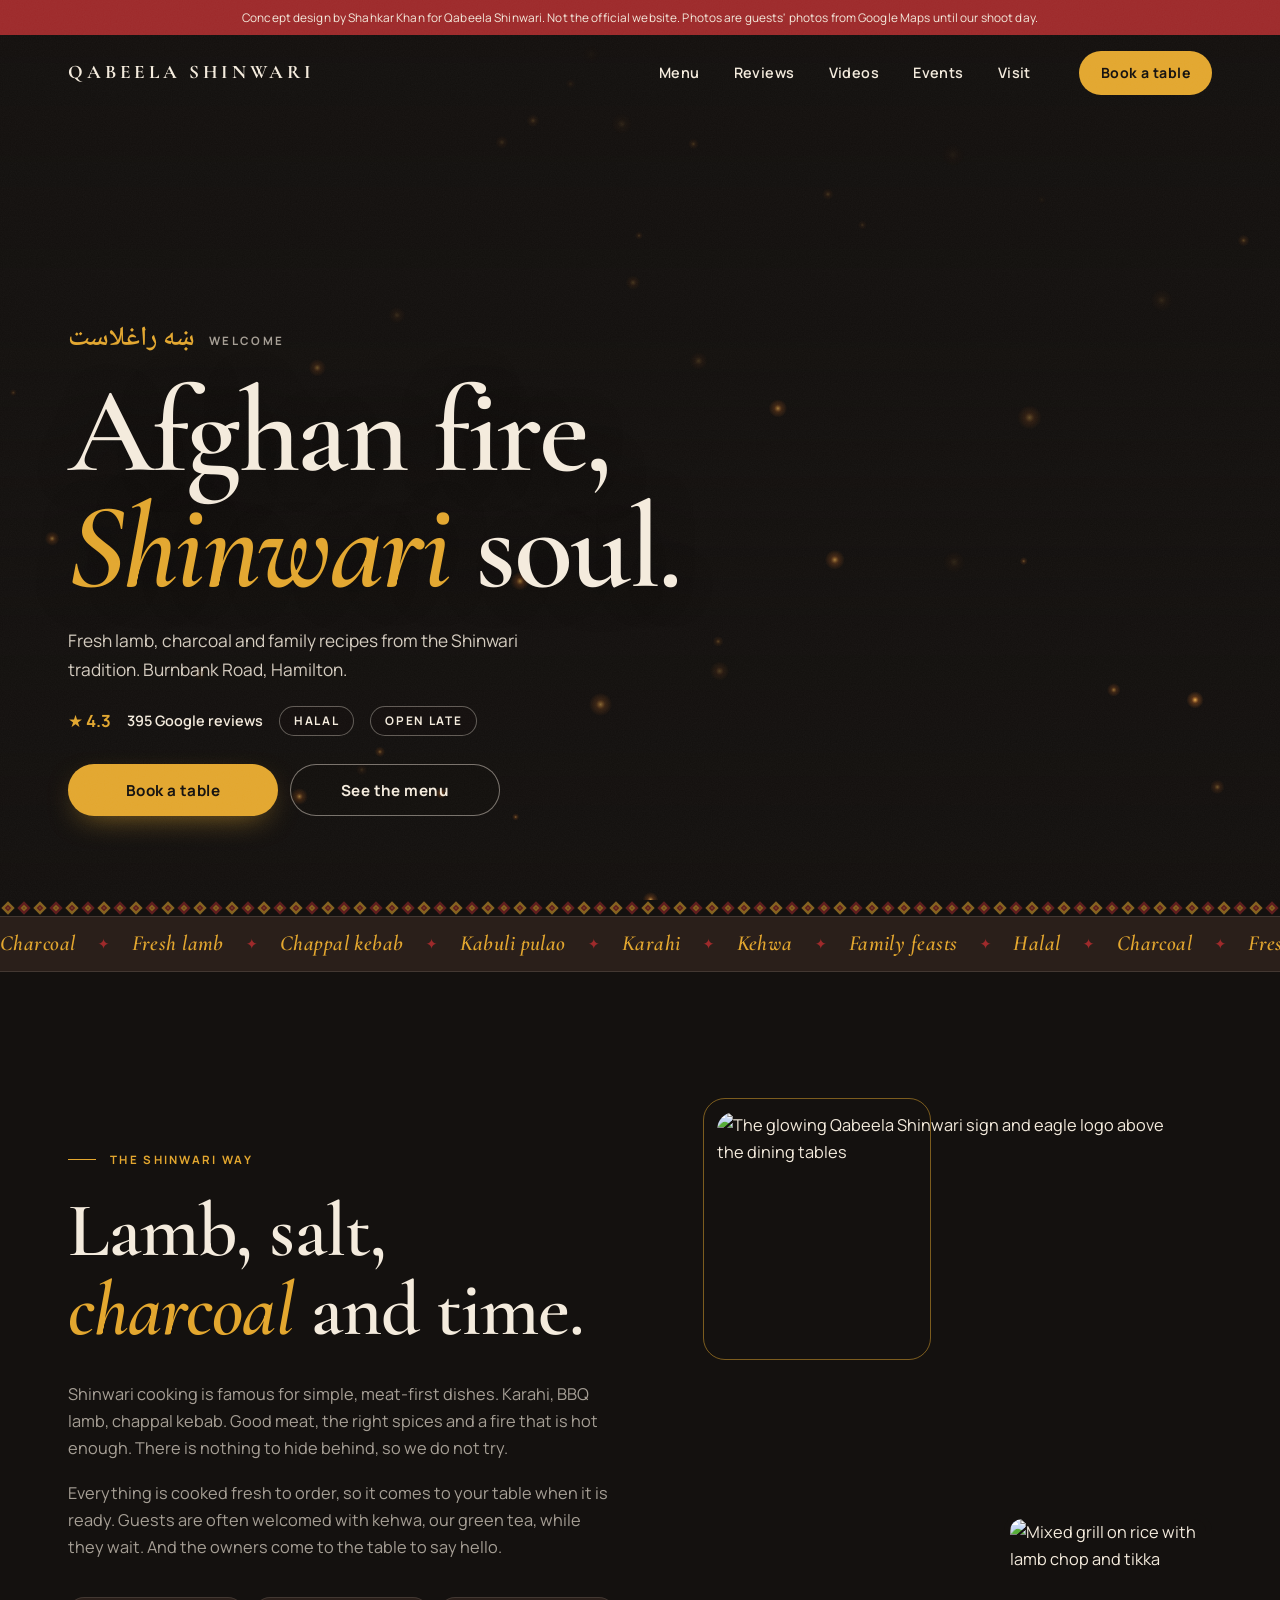
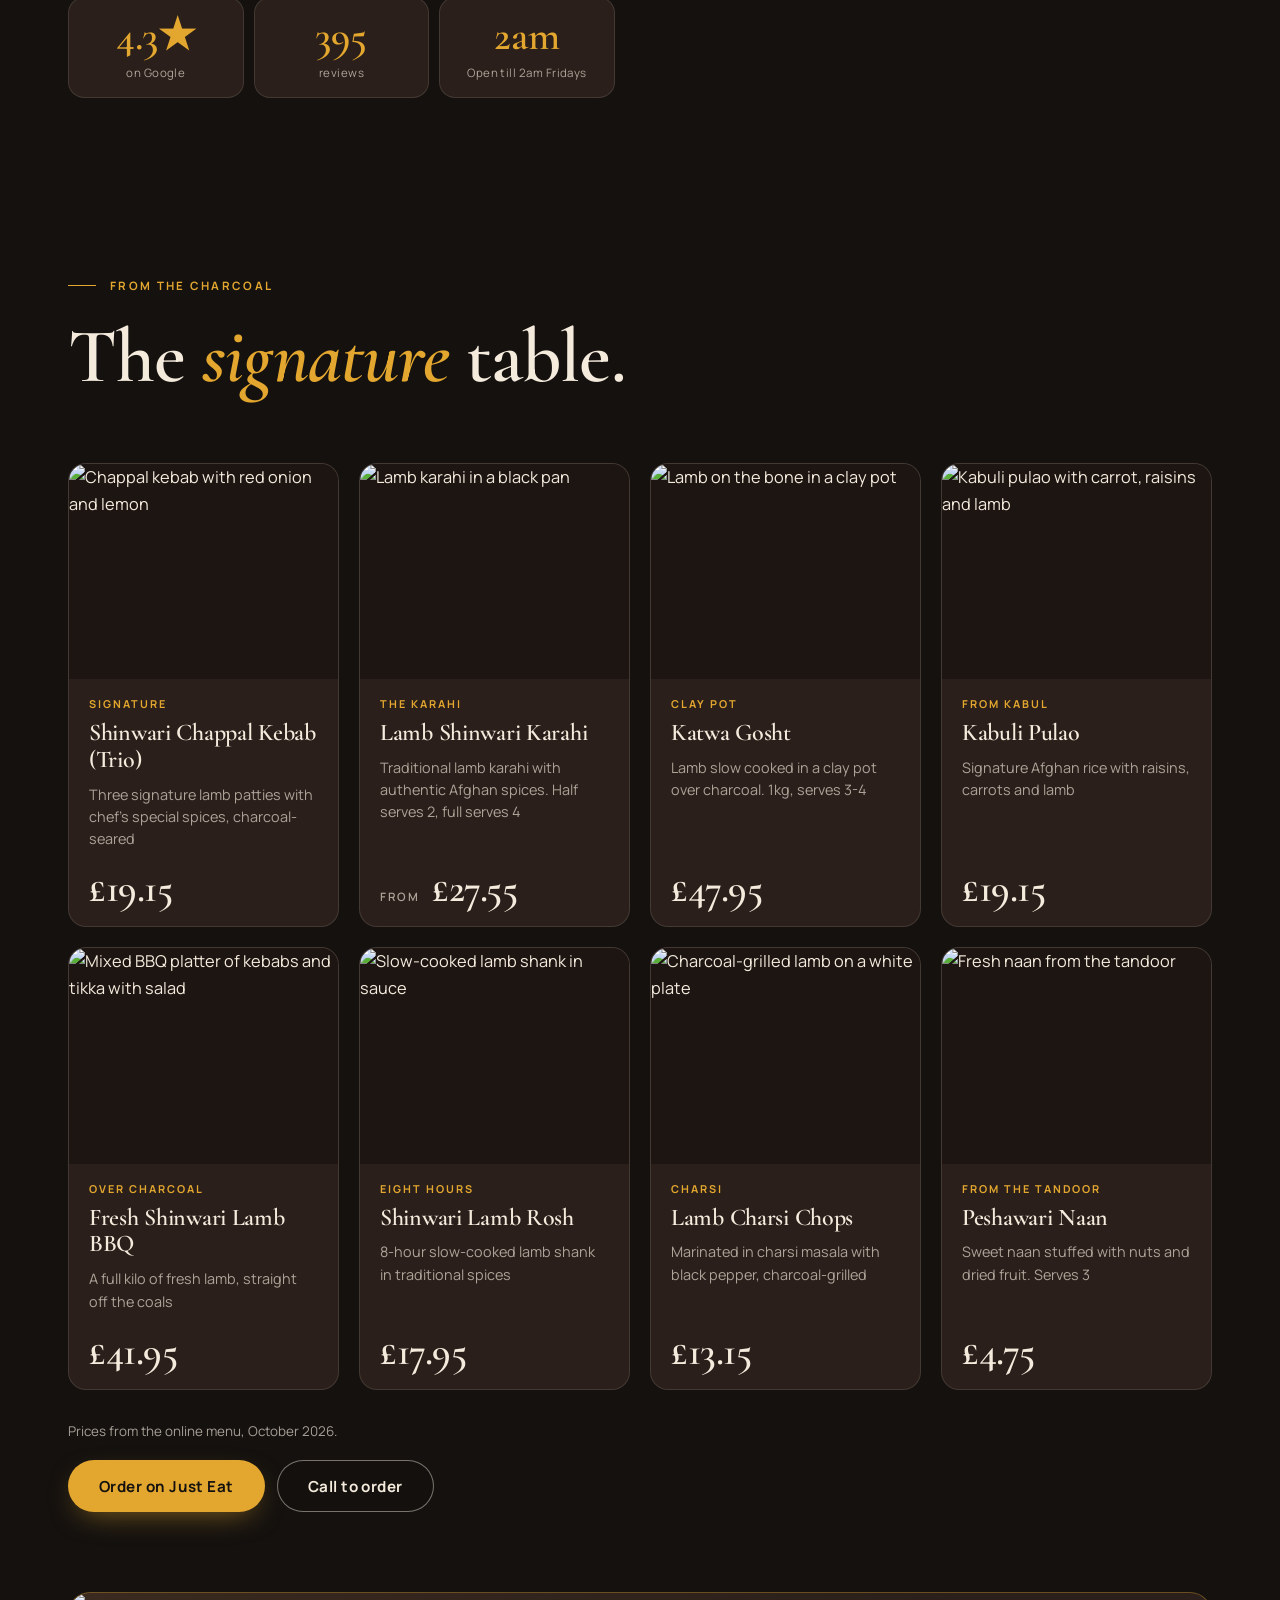
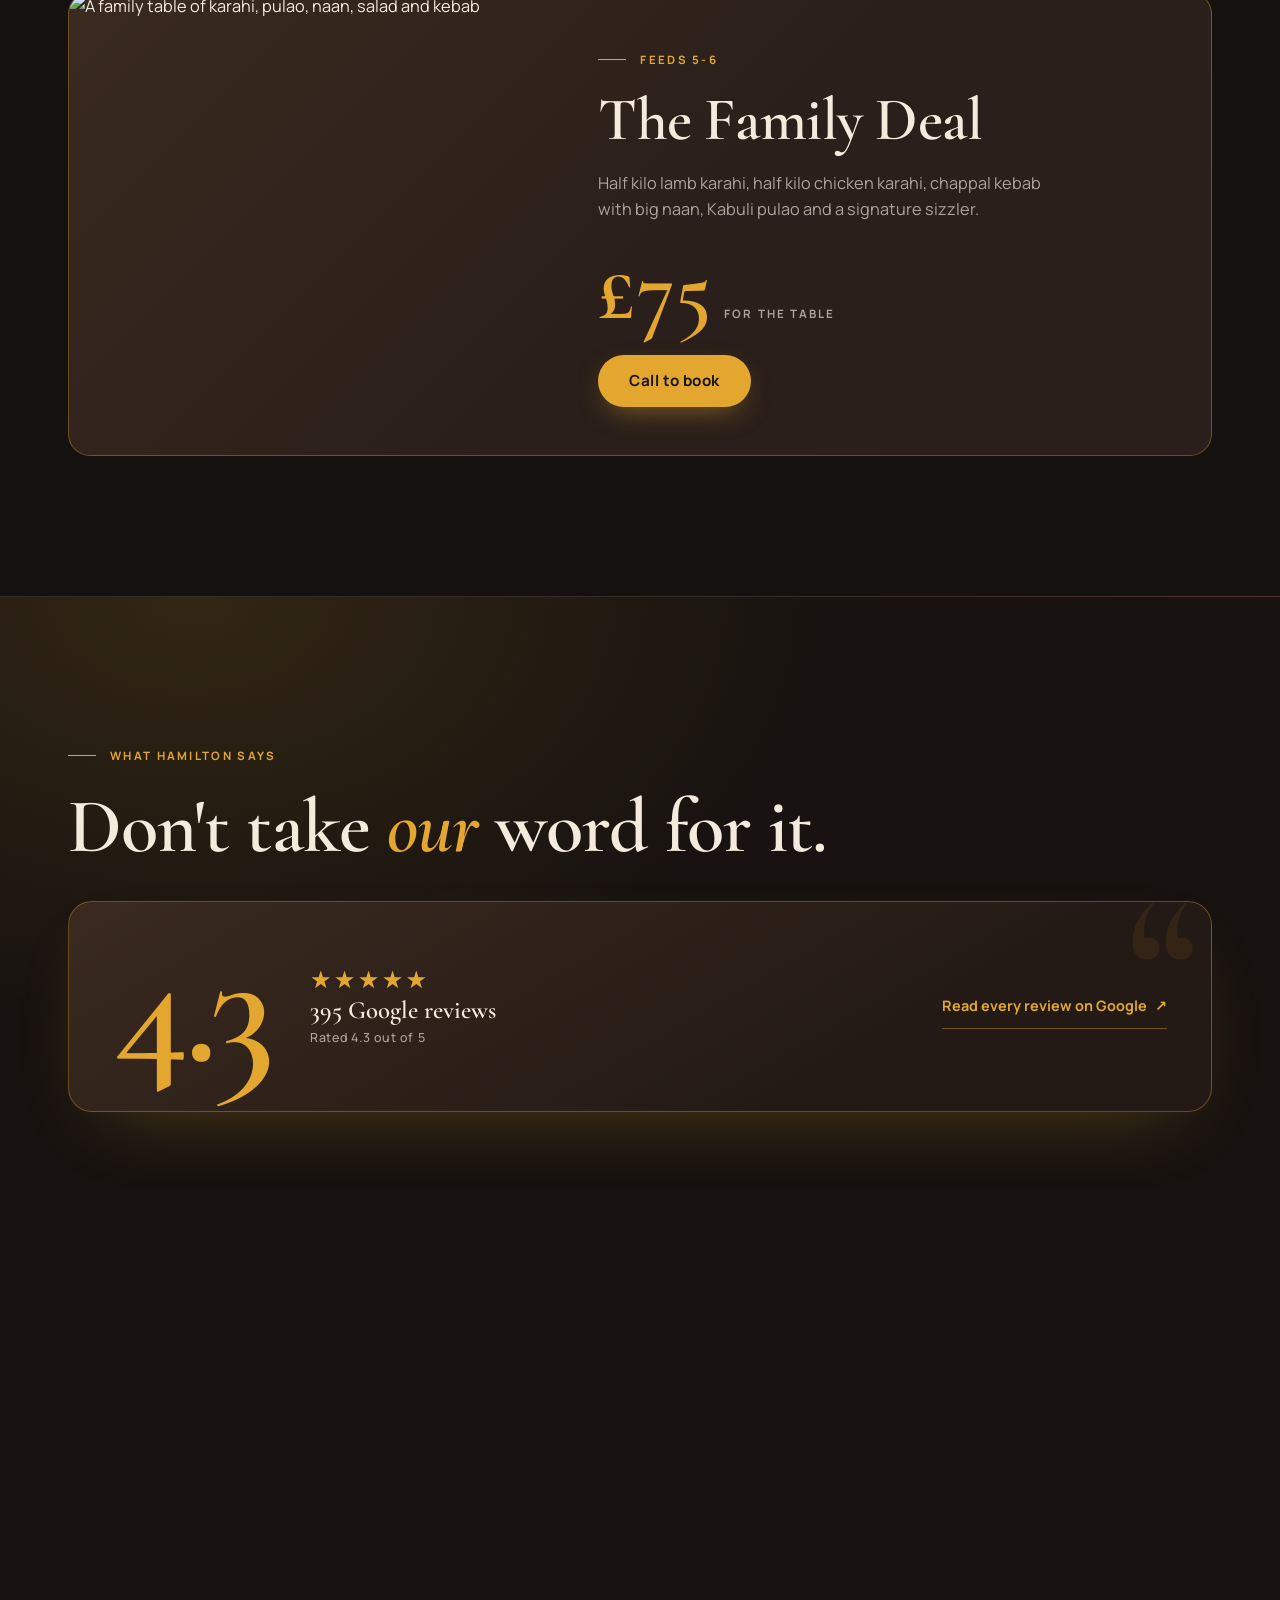
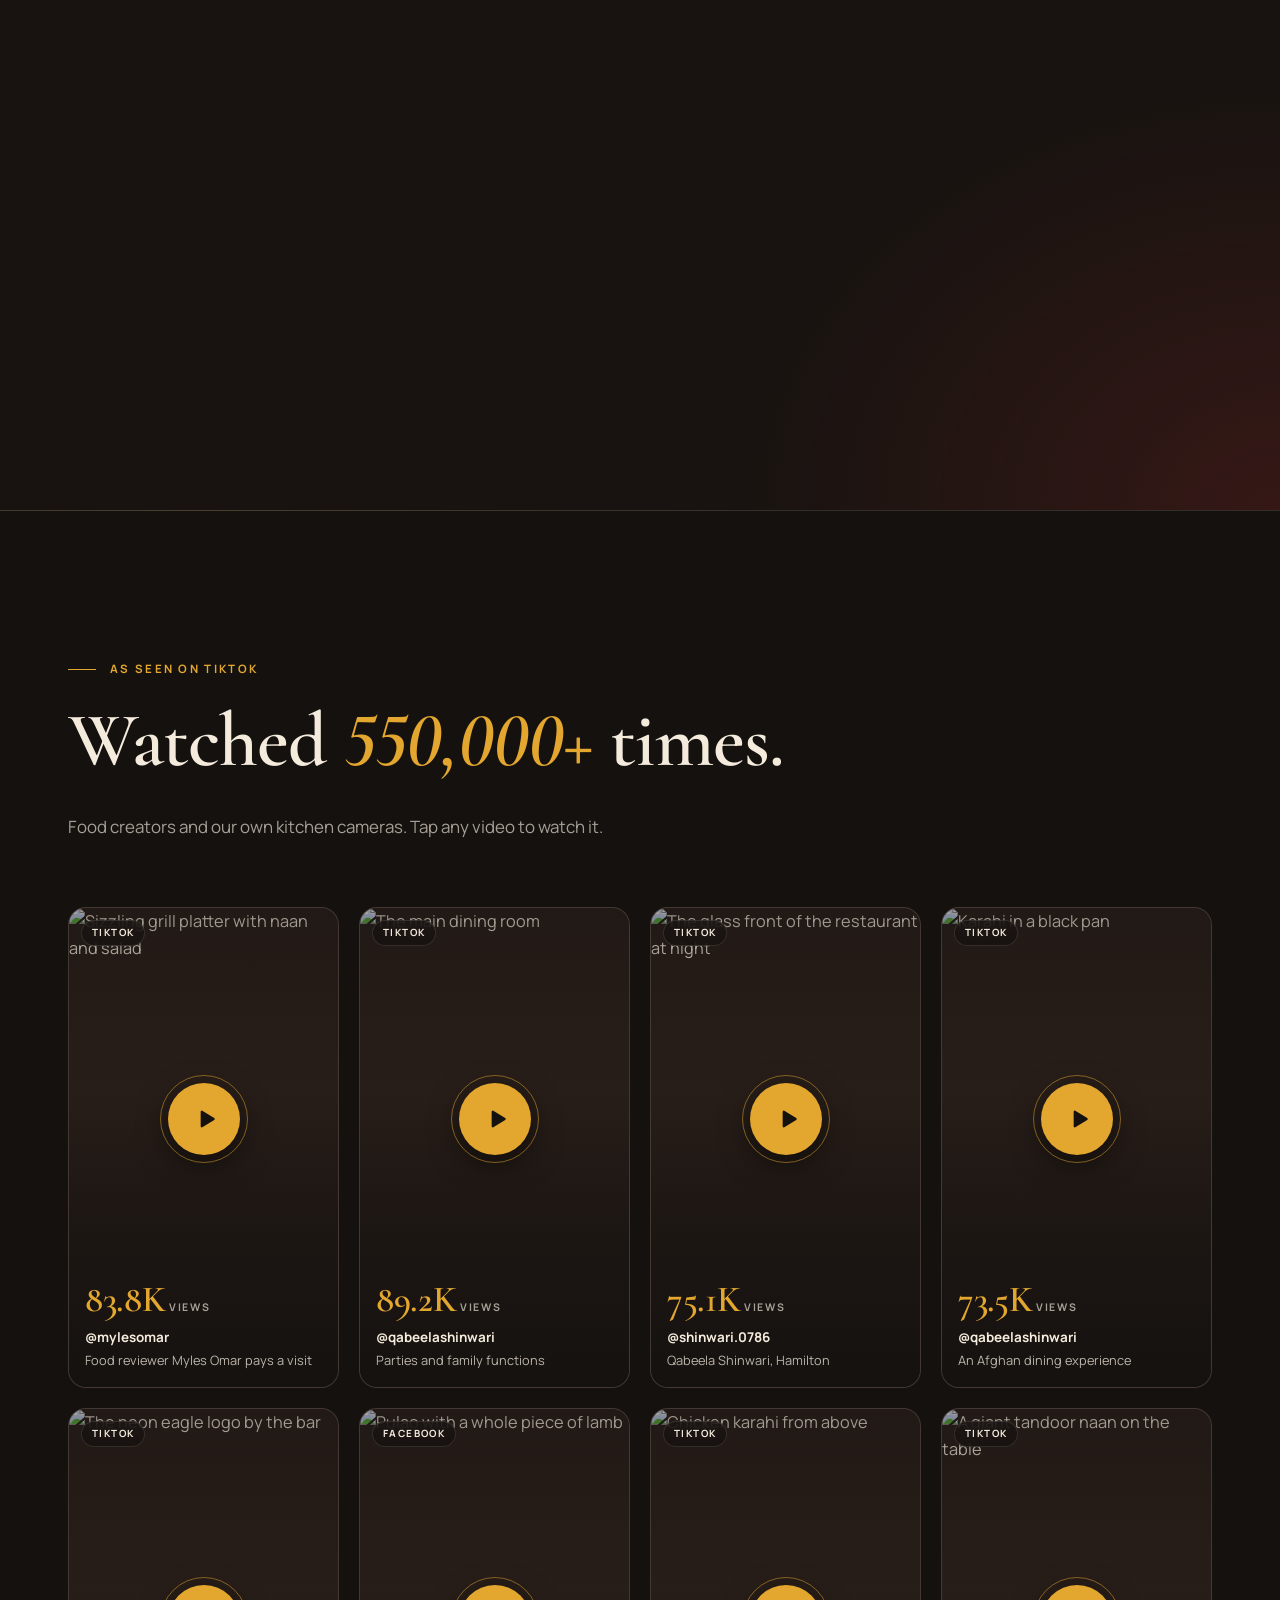
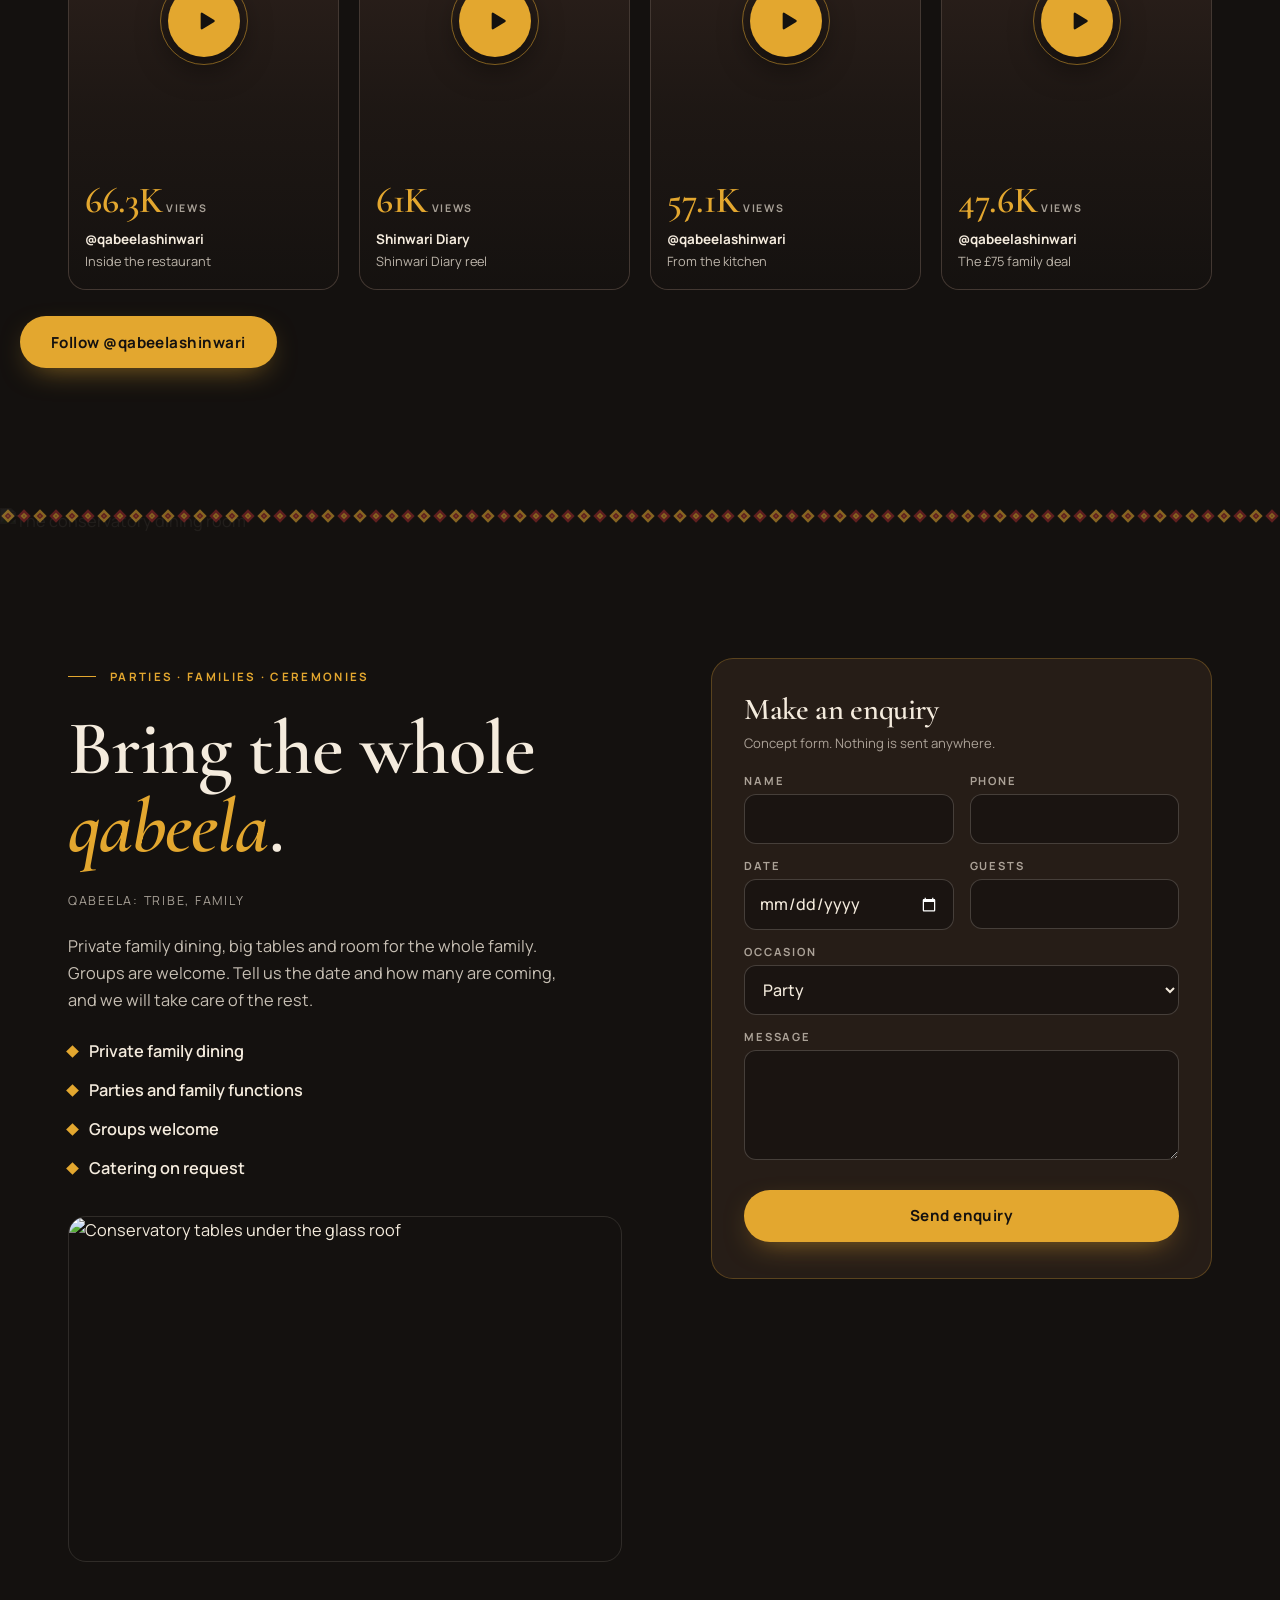
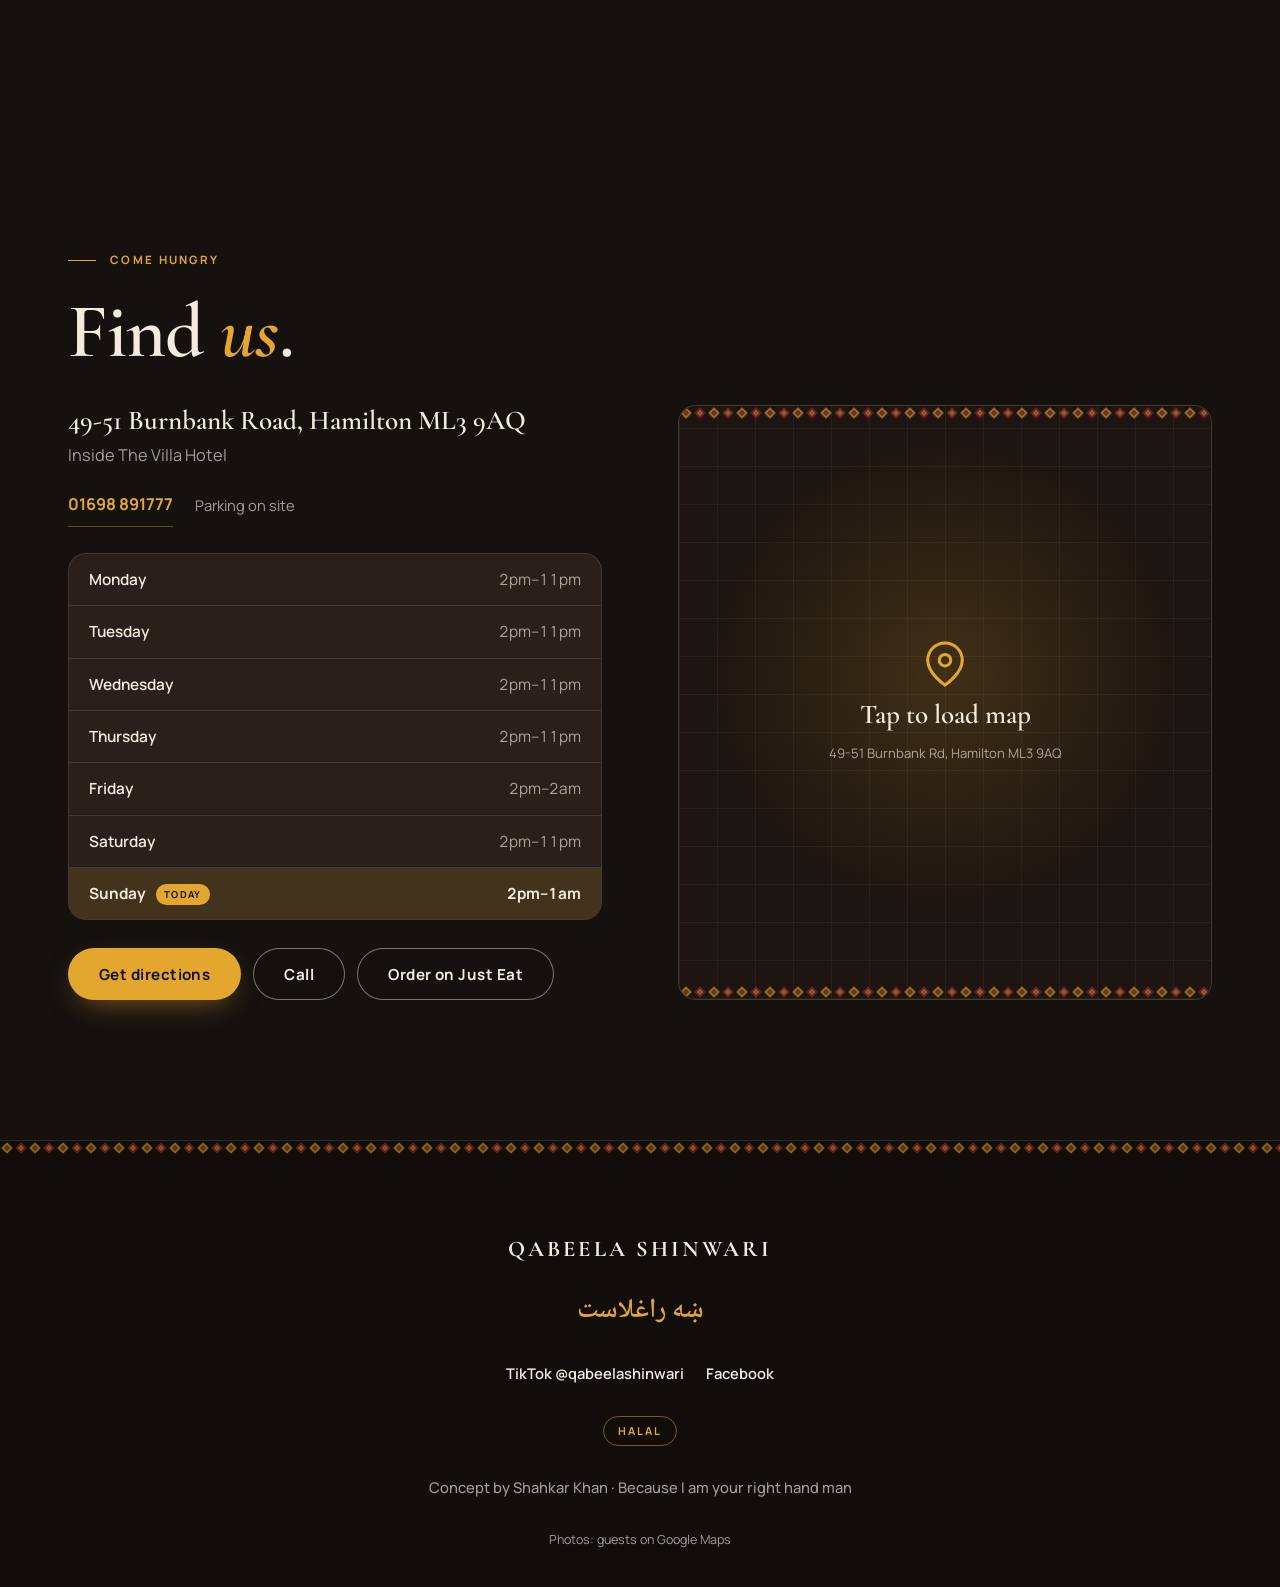
==== commit e84ac8ec: "Qabeela concept: restore the charcoal cover photo Co-Authored-By: Claude Opus 5.5 <noreply@anthropic" ====
--- a/work/qabeela/index.html
+++ b/work/qabeela/index.html
@@ -15,6 +15,7 @@
 <link rel="preconnect" href="https://fonts.googleapis.com">
 <link rel="preconnect" href="https://fonts.gstatic.com" crossorigin>
 <link rel="preconnect" href="https://lh3.googleusercontent.com" crossorigin>
+<link rel="preconnect" href="https://images.pexels.com" crossorigin>
 <link href="https://fonts.googleapis.com/css2?family=Cormorant+Garamond:ital,wght@0,500;0,600;0,700;1,500;1,600&family=Manrope:wght@400;500;600;700&family=Noto+Naskh+Arabic:wght@600&display=swap" rel="stylesheet">
 <script>document.documentElement.classList.add('js');</script>
 <style>
@@ -367,11 +368,6 @@
   *,*::before,*::after{transition-duration:.01ms!important;scroll-behavior:auto!important}
   #embers{display:none}
 }
-/* phones: frame the lit sign in the top half, fade into charcoal under the headline */
-@media(max-width:899px){
-  .hero-img{top:-30%;bottom:auto;height:96%;object-position:34% 50%;transform-origin:34% 55%}
-  .hero::before{background:linear-gradient(to top,var(--char) 0%,var(--char) 52%,rgba(20,17,15,.9) 60%,rgba(20,17,15,.35) 70%,rgba(20,17,15,0) 76%,rgba(20,17,15,0) 88%,rgba(20,17,15,.6) 100%)}
-}
 </style>
 </head>
 <body id="top">
@@ -392,7 +388,8 @@
 <main>
 <section class="hero" aria-label="Welcome">
   <picture>
-  <img class="hero-img" src="https://lh3.googleusercontent.com/gps-cs-s/ANWiy9Q9rcwyQ0lXG7Y8NwTqi_4KJpRe_UqyqFAp9o9sKZ4Ox54F1iErAhHgnBG9sPkPf_HmFXpd7Y1DdS3vl20ppD3opjHYr15HPtp8J8rR2xngOxdm_XsO78bfrFtQHWuLq19w_5Fjb0ZoA4w=w800" srcset="https://lh3.googleusercontent.com/gps-cs-s/ANWiy9Q9rcwyQ0lXG7Y8NwTqi_4KJpRe_UqyqFAp9o9sKZ4Ox54F1iErAhHgnBG9sPkPf_HmFXpd7Y1DdS3vl20ppD3opjHYr15HPtp8J8rR2xngOxdm_XsO78bfrFtQHWuLq19w_5Fjb0ZoA4w=w800 800w, https://lh3.googleusercontent.com/gps-cs-s/ANWiy9Q9rcwyQ0lXG7Y8NwTqi_4KJpRe_UqyqFAp9o9sKZ4Ox54F1iErAhHgnBG9sPkPf_HmFXpd7Y1DdS3vl20ppD3opjHYr15HPtp8J8rR2xngOxdm_XsO78bfrFtQHWuLq19w_5Fjb0ZoA4w=w1600 1600w" sizes="100vw" alt="Qabeela Shinwari at night, the lit sign above the glass front on Burnbank Road" fetchpriority="high" decoding="async">
+  <source media="(max-width: 899px)" srcset="https://images.pexels.com/photos/37924340/pexels-photo-37924340.jpeg?auto=compress&amp;cs=tinysrgb&amp;w=800 800w, https://images.pexels.com/photos/37924340/pexels-photo-37924340.jpeg?auto=compress&amp;cs=tinysrgb&amp;w=1600 1600w" sizes="100vw">
+  <img class="hero-img" src="https://images.pexels.com/photos/17138061/pexels-photo-17138061.jpeg?auto=compress&amp;cs=tinysrgb&amp;w=800" srcset="https://images.pexels.com/photos/17138061/pexels-photo-17138061.jpeg?auto=compress&amp;cs=tinysrgb&amp;w=800 800w, https://images.pexels.com/photos/17138061/pexels-photo-17138061.jpeg?auto=compress&amp;cs=tinysrgb&amp;w=1600 1600w" sizes="100vw" alt="Lamb on skewers cooking over glowing charcoal" fetchpriority="high" decoding="async">
   </picture>
   <canvas id="embers" aria-hidden="true"></canvas>
   <div class="wrap hero-wrap">
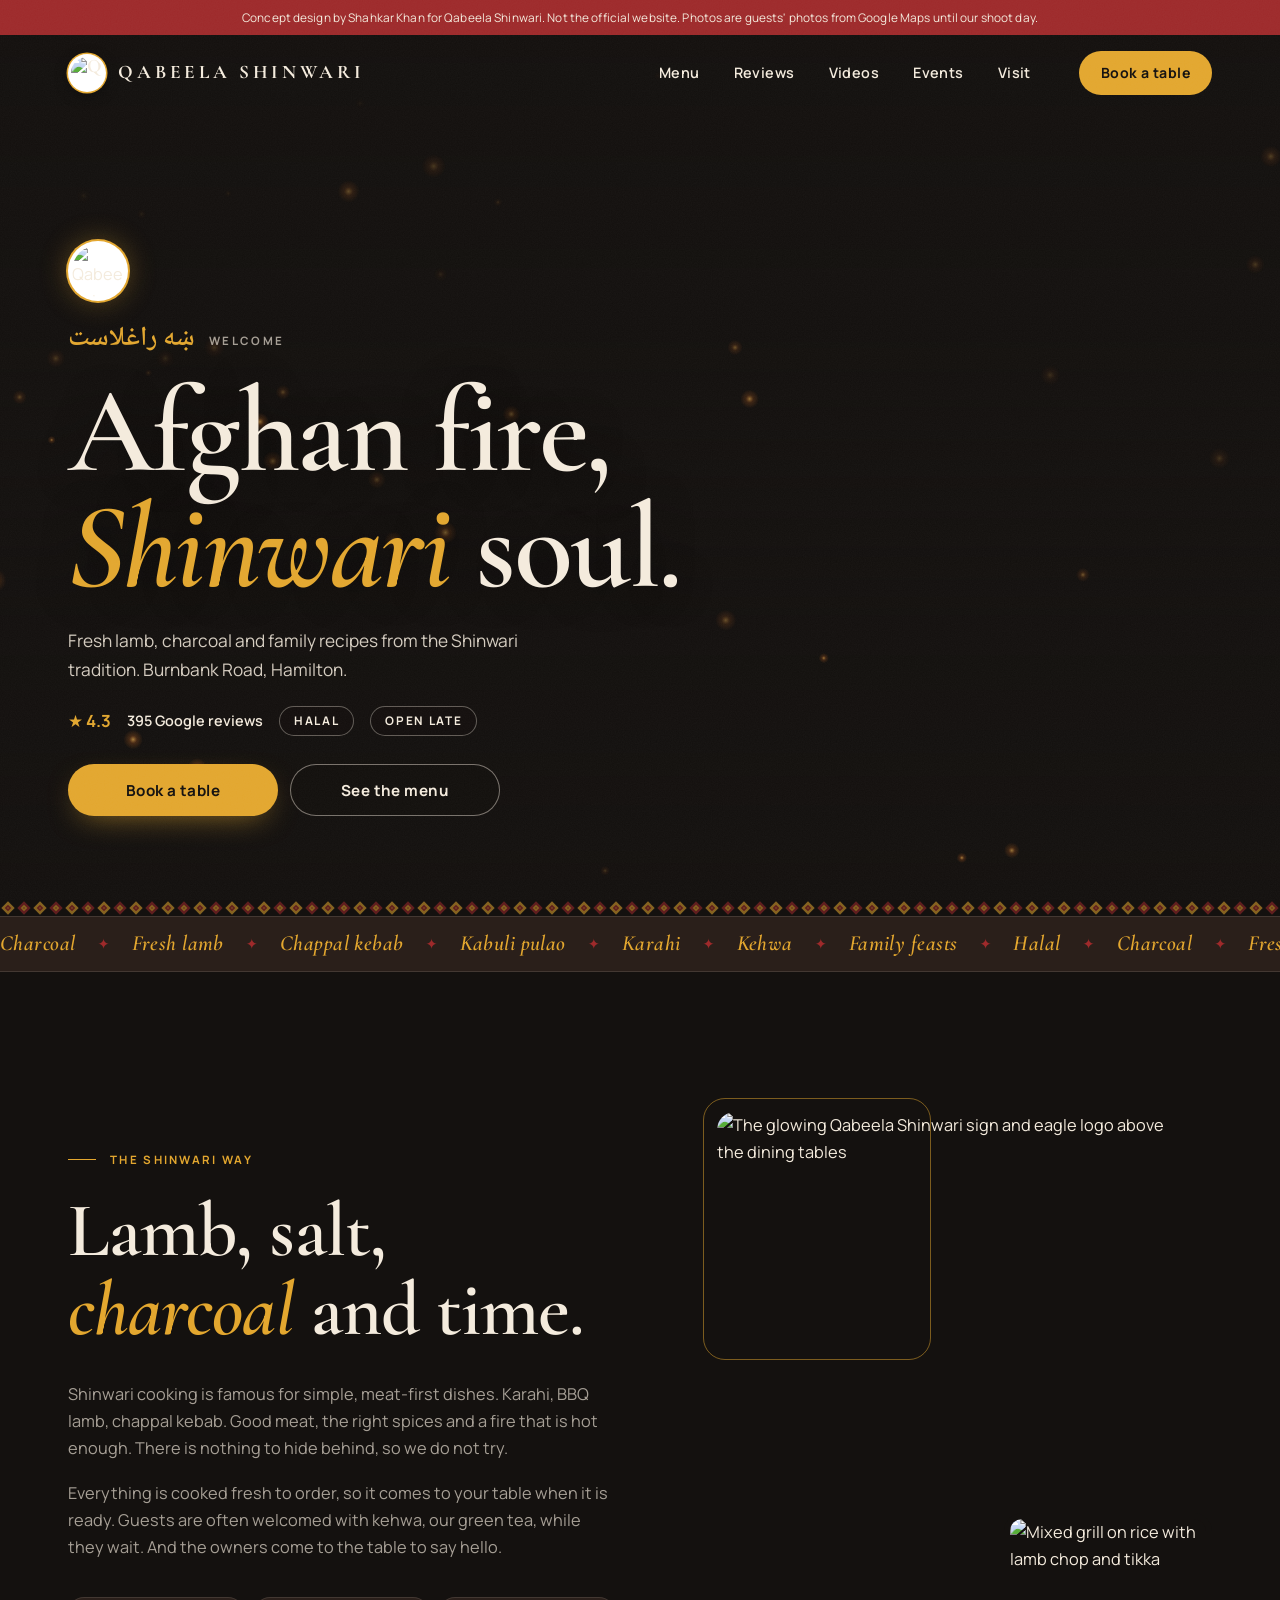
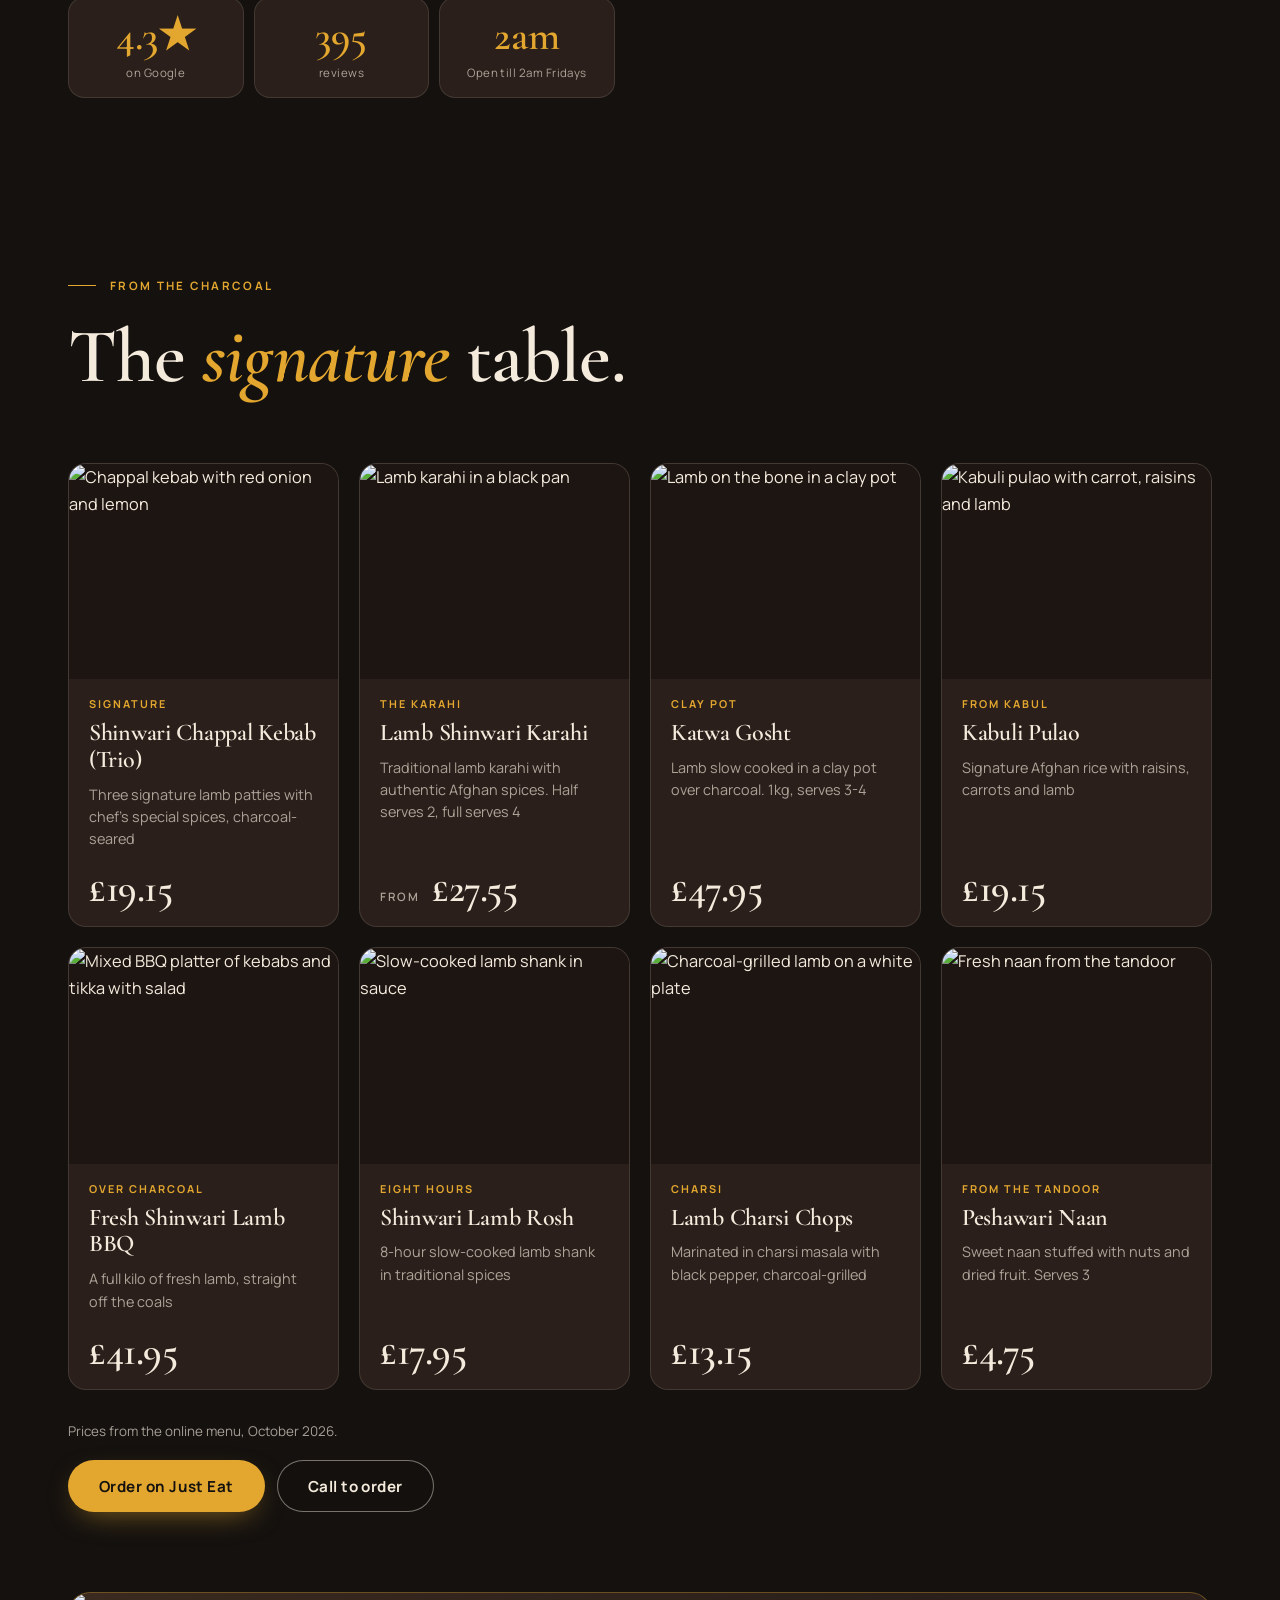
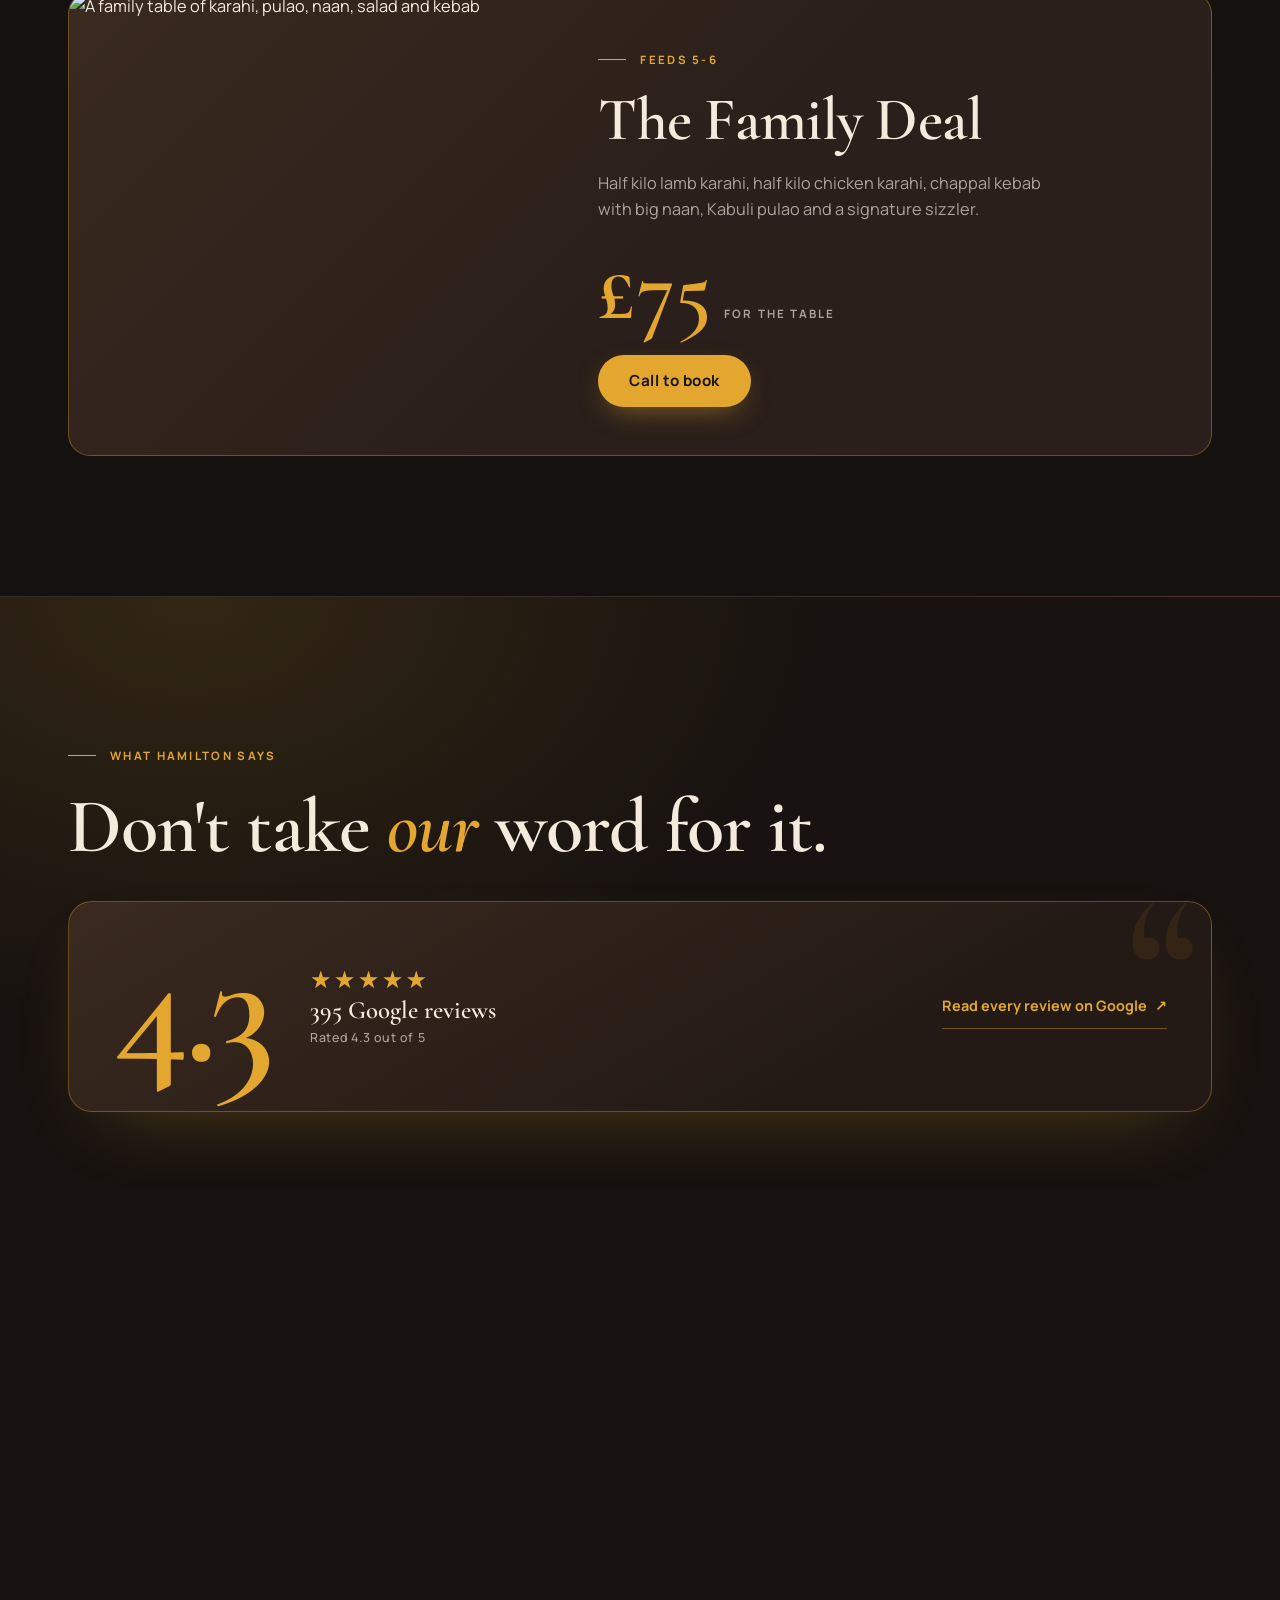
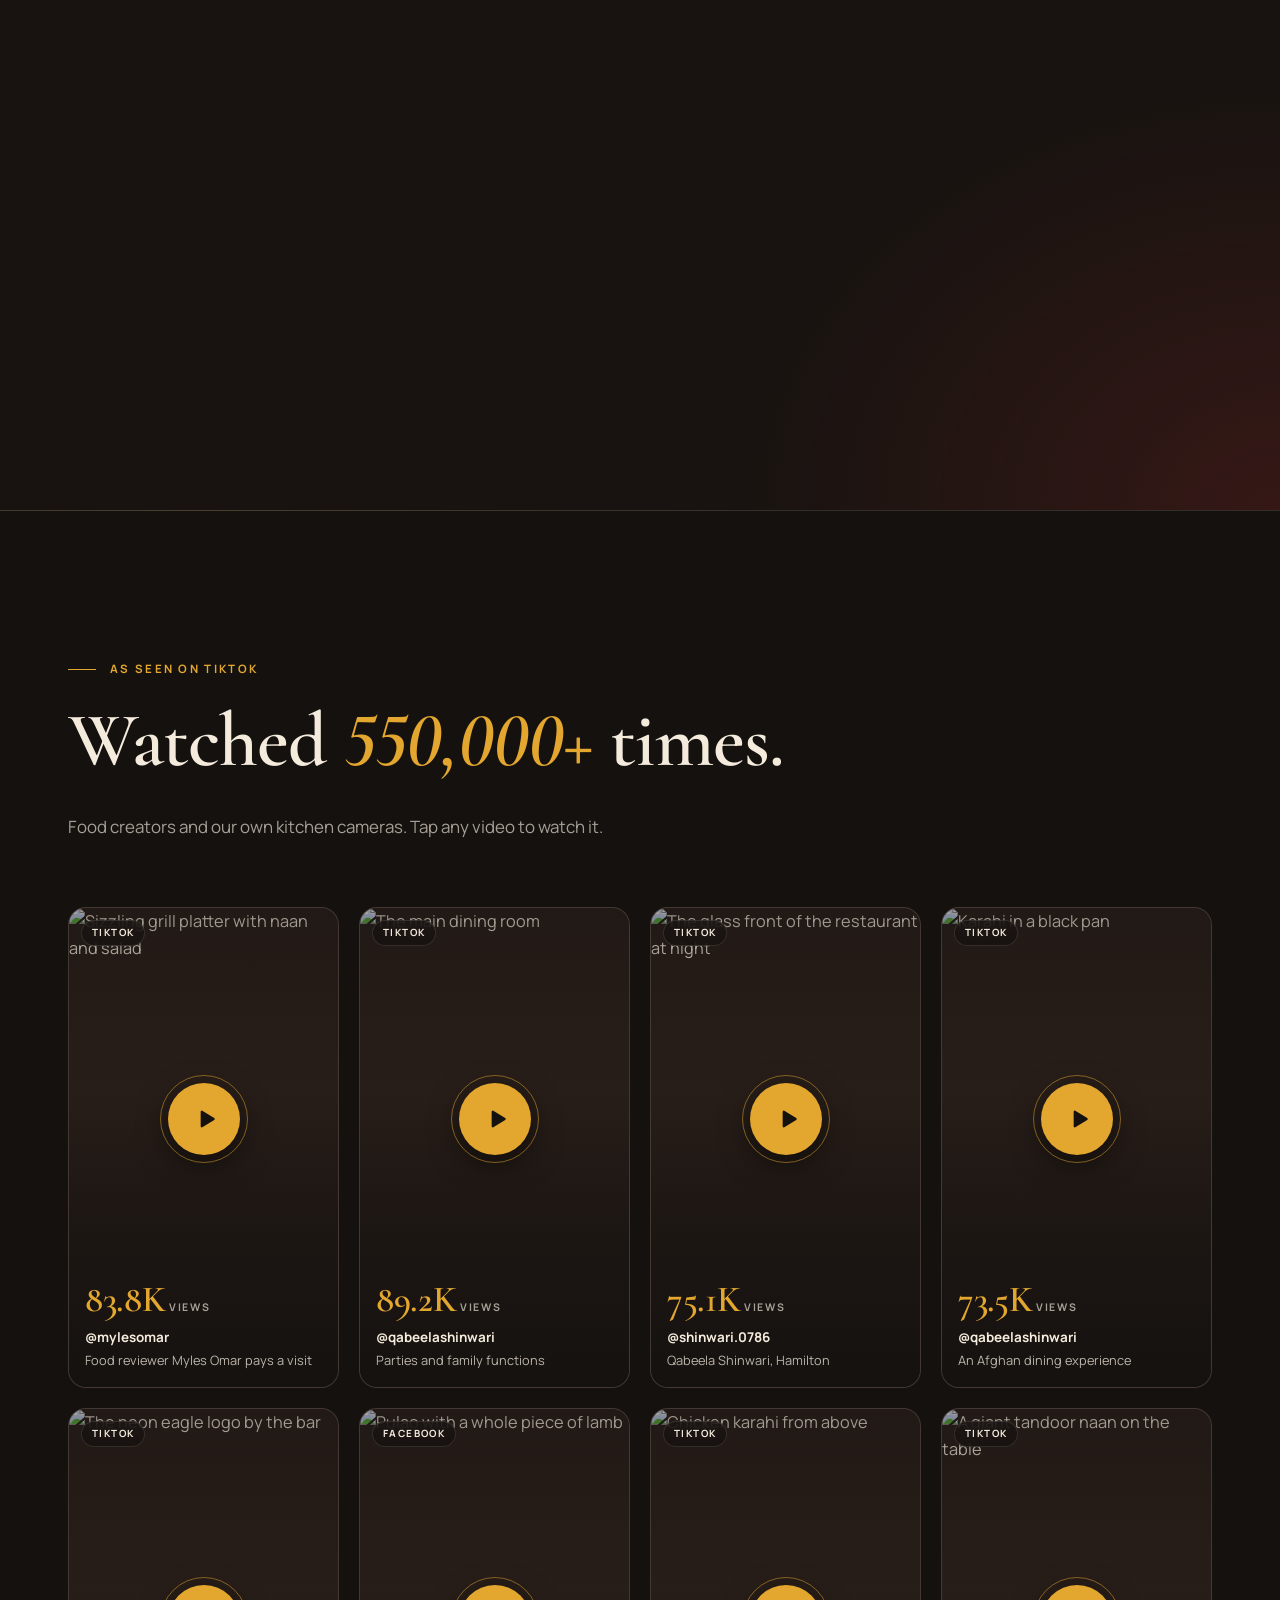
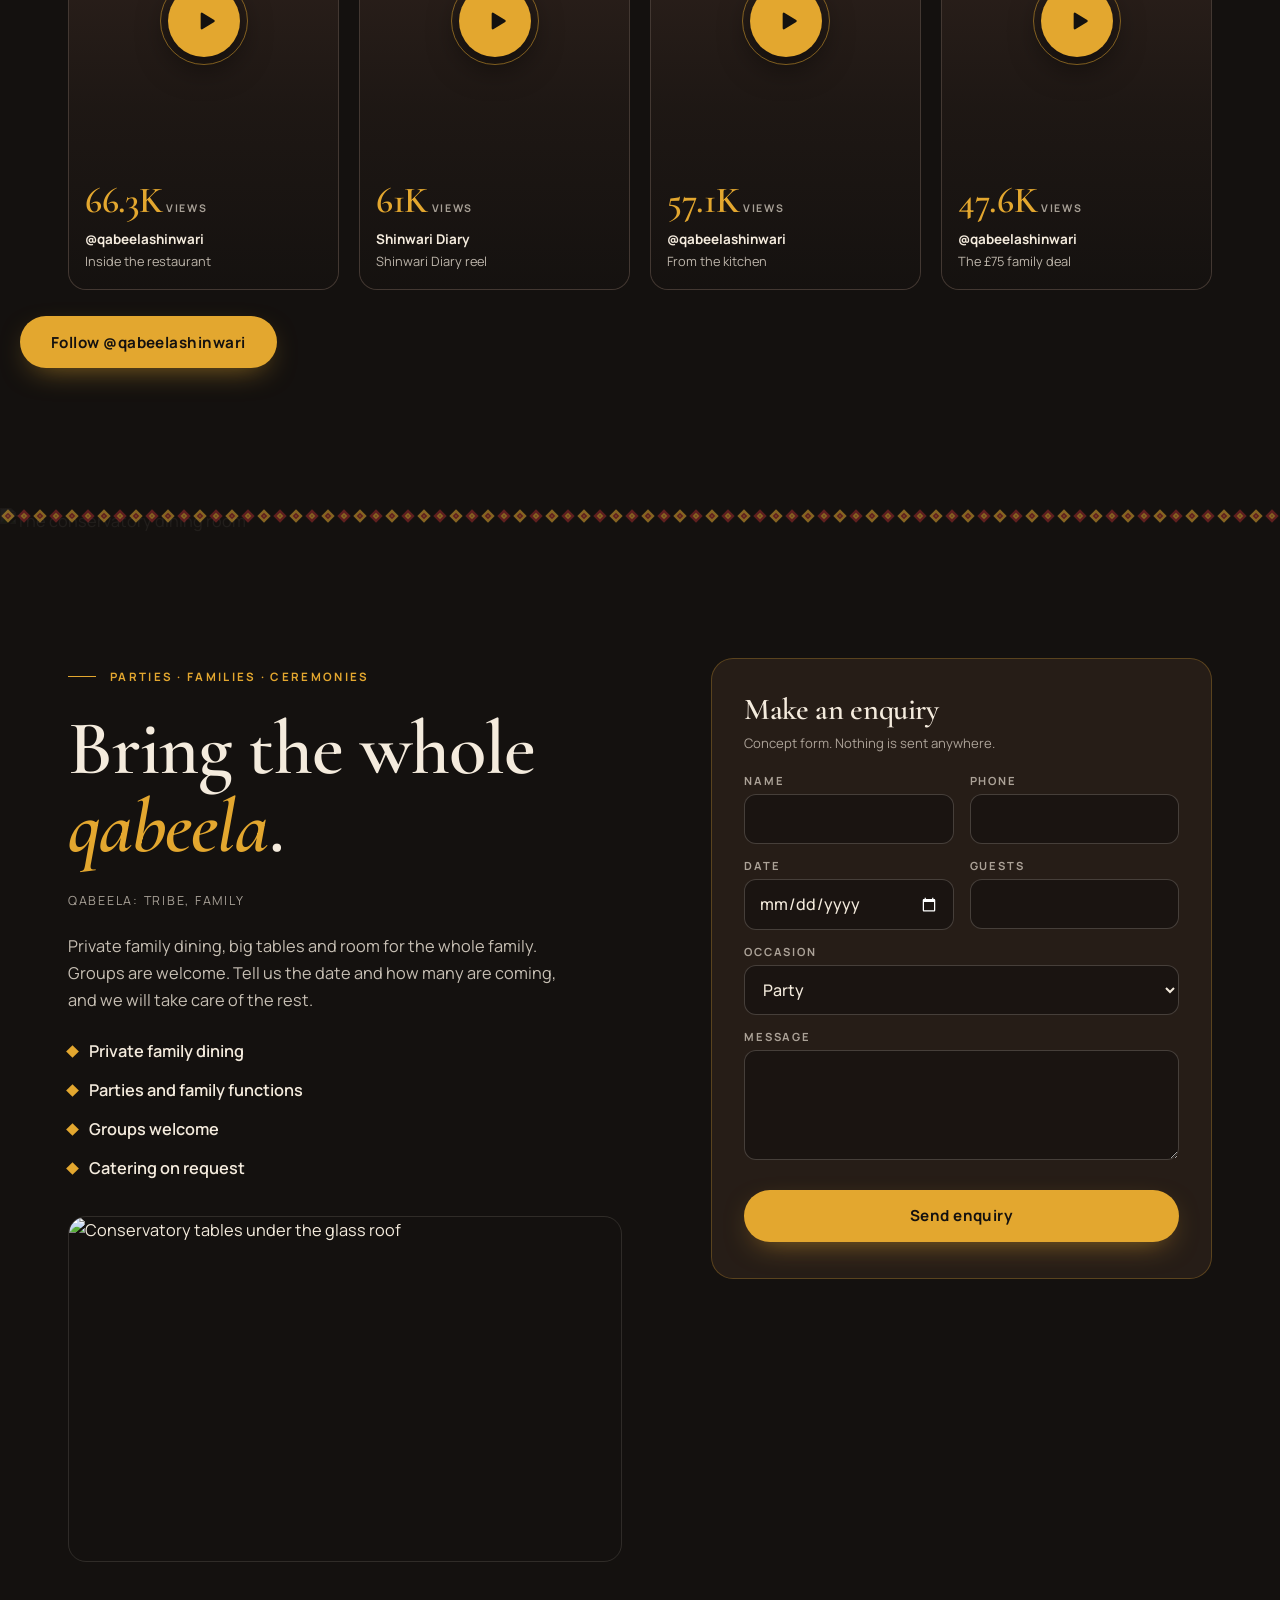
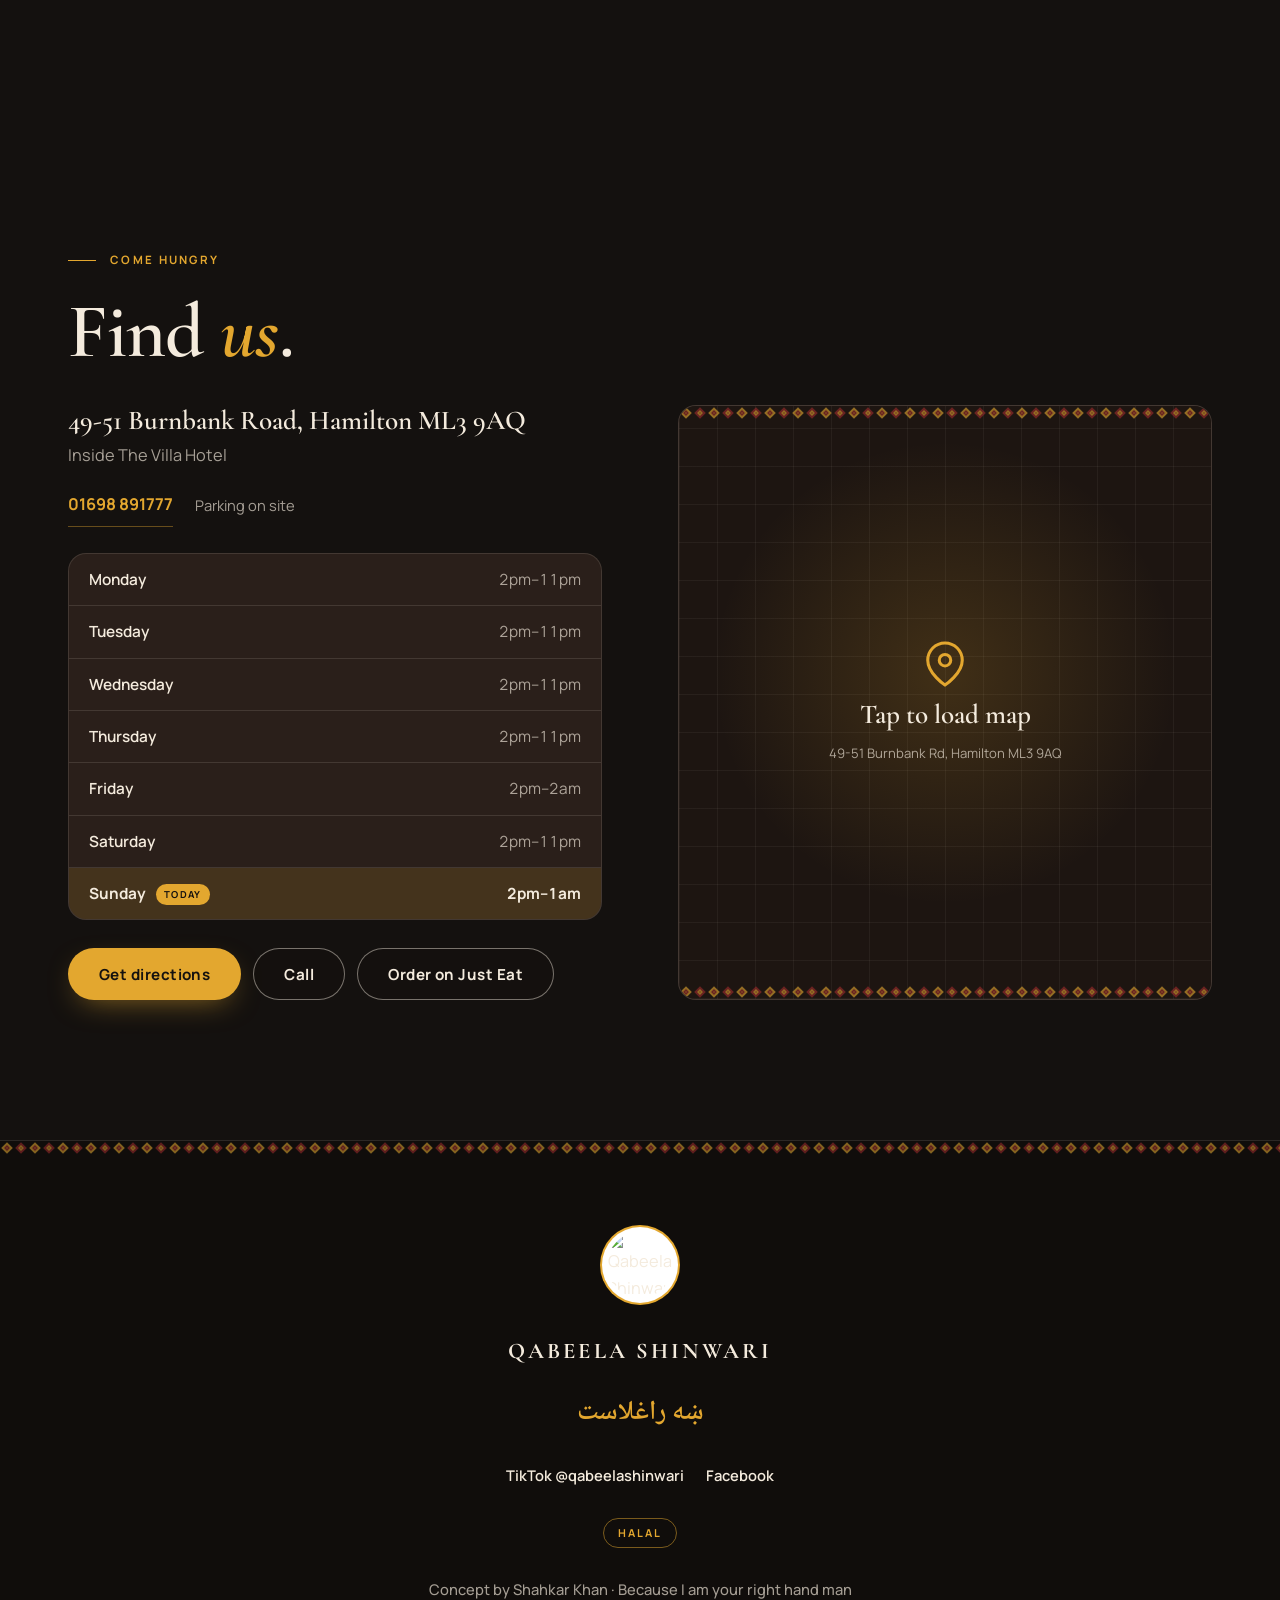
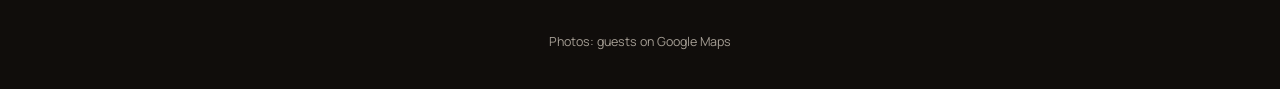
==== commit c579882a: "Qabeela concept: add the restaurant's eagle logo Co-Authored-By: Claude Opus 5.5 <noreply@anthropic." ====
--- a/work/qabeela/index.html
+++ b/work/qabeela/index.html
@@ -4,6 +4,8 @@
 <meta charset="utf-8">
 <meta name="viewport" content="width=device-width, initial-scale=1, viewport-fit=cover">
 <meta name="referrer" content="no-referrer">
+<link rel="icon" href="https://d30v2pzvrfyzpo.cloudfront.net/uk/images/restaurants/302670.gif">
+<link rel="apple-touch-icon" href="https://d30v2pzvrfyzpo.cloudfront.net/uk/images/restaurants/302670.gif">
 <title>Qabeela Shinwari · Afghan charcoal kitchen, Hamilton</title>
 <meta name="description" content="Afghan charcoal kitchen on Burnbank Road, Hamilton. Chappal kebab, Shinwari karahi, Kabuli pulao and lamb BBQ, cooked fresh over charcoal. Concept design.">
 <meta name="robots" content="noindex, nofollow">
@@ -368,6 +370,11 @@
   *,*::before,*::after{transition-duration:.01ms!important;scroll-behavior:auto!important}
   #embers{display:none}
 }
+/* their eagle logo: white-backed gif, shown as a cream seal */
+.logo{flex:none;width:38px;height:38px;border-radius:50%;background:#fff;object-fit:contain;padding:3px;box-shadow:0 0 0 1.5px var(--saffron),0 4px 14px rgba(0,0,0,.35);margin-right:12px}
+.hero-logo{width:60px;height:60px;padding:4px;margin:0 0 18px;box-shadow:0 0 0 2px var(--saffron),0 0 28px rgba(227,167,47,.35)}
+.foot-logo{width:76px;height:76px;padding:5px;margin:0 auto 6px;box-shadow:0 0 0 2px var(--saffron)}
+@media(max-width:359px){.logo{width:30px;height:30px;margin-right:8px}.hero-logo{width:52px;height:52px}.foot-logo{width:64px;height:64px}}
 </style>
 </head>
 <body id="top">
@@ -377,7 +384,7 @@
 
 <header class="hdr" id="hdr">
   <div class="wrap">
-    <a class="mark" href="#top" aria-label="Qabeela Shinwari, back to top">QABEELA SHINWARI</a>
+    <a class="mark" href="#top" aria-label="Qabeela Shinwari, back to top"><img class="logo" src="https://d30v2pzvrfyzpo.cloudfront.net/uk/images/restaurants/302670.gif" alt="Qabeela Shinwari eagle logo" width="38" height="38">QABEELA SHINWARI</a>
     <nav class="nav" aria-label="Main">
       <a href="#menu">Menu</a><a href="#reviews">Reviews</a><a href="#videos">Videos</a><a href="#events">Events</a><a href="#visit">Visit</a>
     </nav>
@@ -394,6 +401,7 @@
   <canvas id="embers" aria-hidden="true"></canvas>
   <div class="wrap hero-wrap">
     <div class="hero-in">
+      <img class="logo hero-logo" src="https://d30v2pzvrfyzpo.cloudfront.net/uk/images/restaurants/302670.gif" alt="Qabeela Shinwari eagle logo" width="60" height="60">
       <p class="welcome"><span class="ps" lang="ps" dir="rtl">ښه راغلاست</span><small>Welcome</small></p>
       <h1>Afghan fire, <em>Shinwari</em> soul.</h1>
       <p class="sub">Fresh lamb, charcoal and family recipes from the Shinwari tradition. Burnbank Road, Hamilton.</p>
@@ -607,6 +615,7 @@
 <footer class="site">
   <div class="kilim sm" aria-hidden="true"></div>
   <div class="inner">
+    <img class="logo foot-logo" src="https://d30v2pzvrfyzpo.cloudfront.net/uk/images/restaurants/302670.gif" alt="Qabeela Shinwari eagle logo" width="76" height="76">
     <a class="mark" href="#top">QABEELA SHINWARI</a>
     <span class="ps" lang="ps" dir="rtl">ښه راغلاست</span>
     <div class="links">
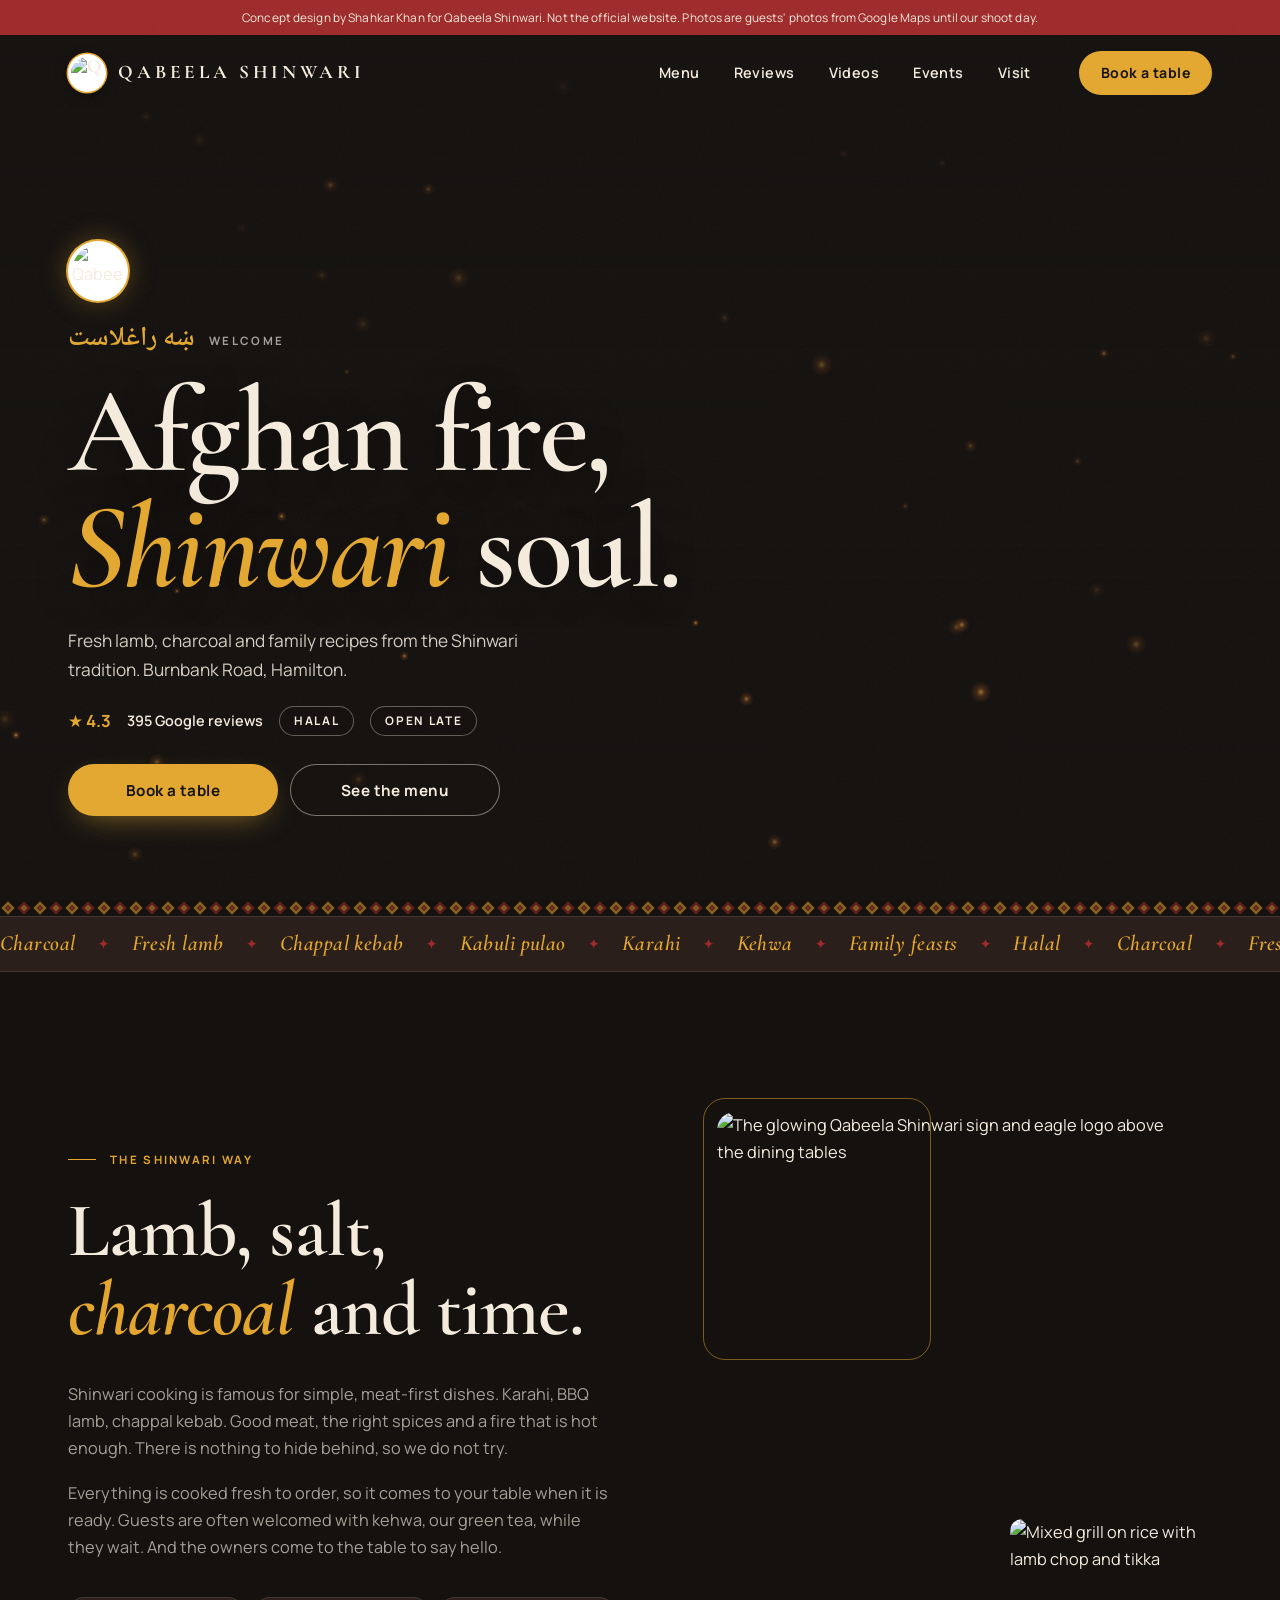
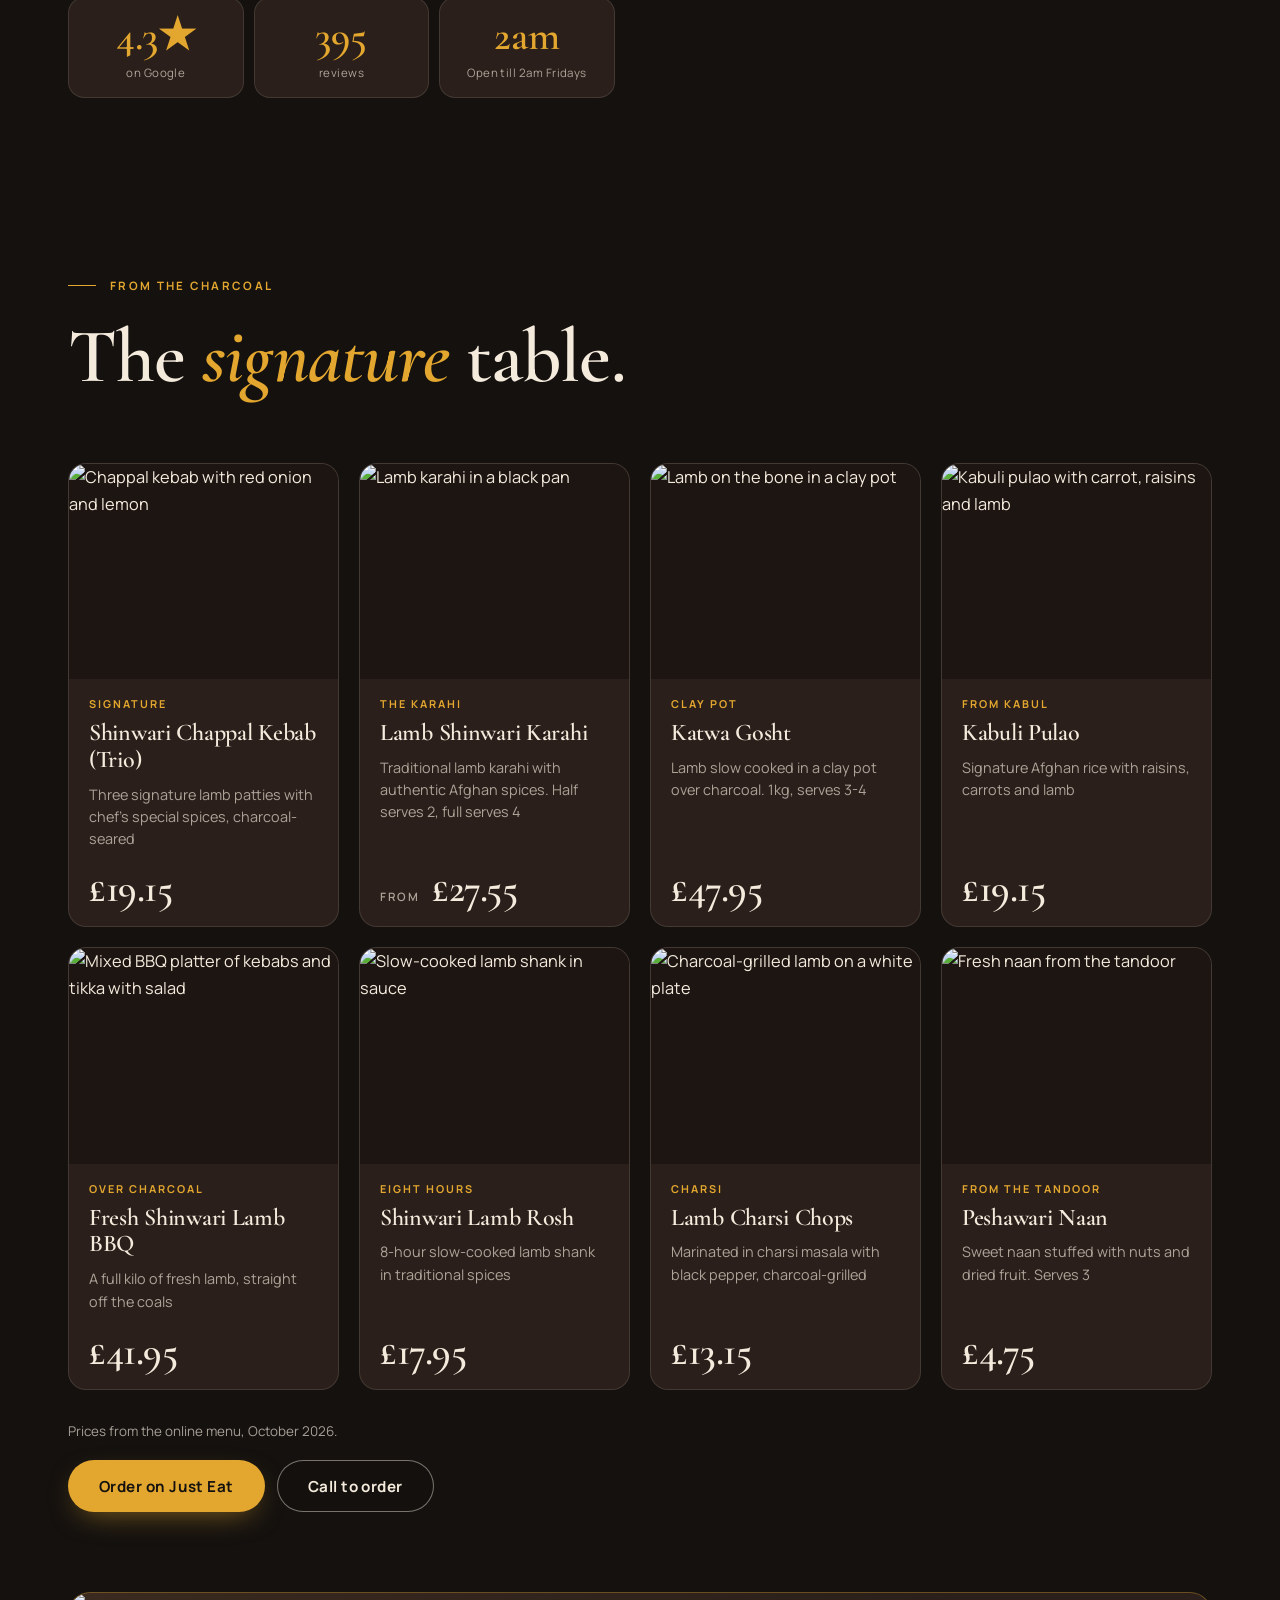
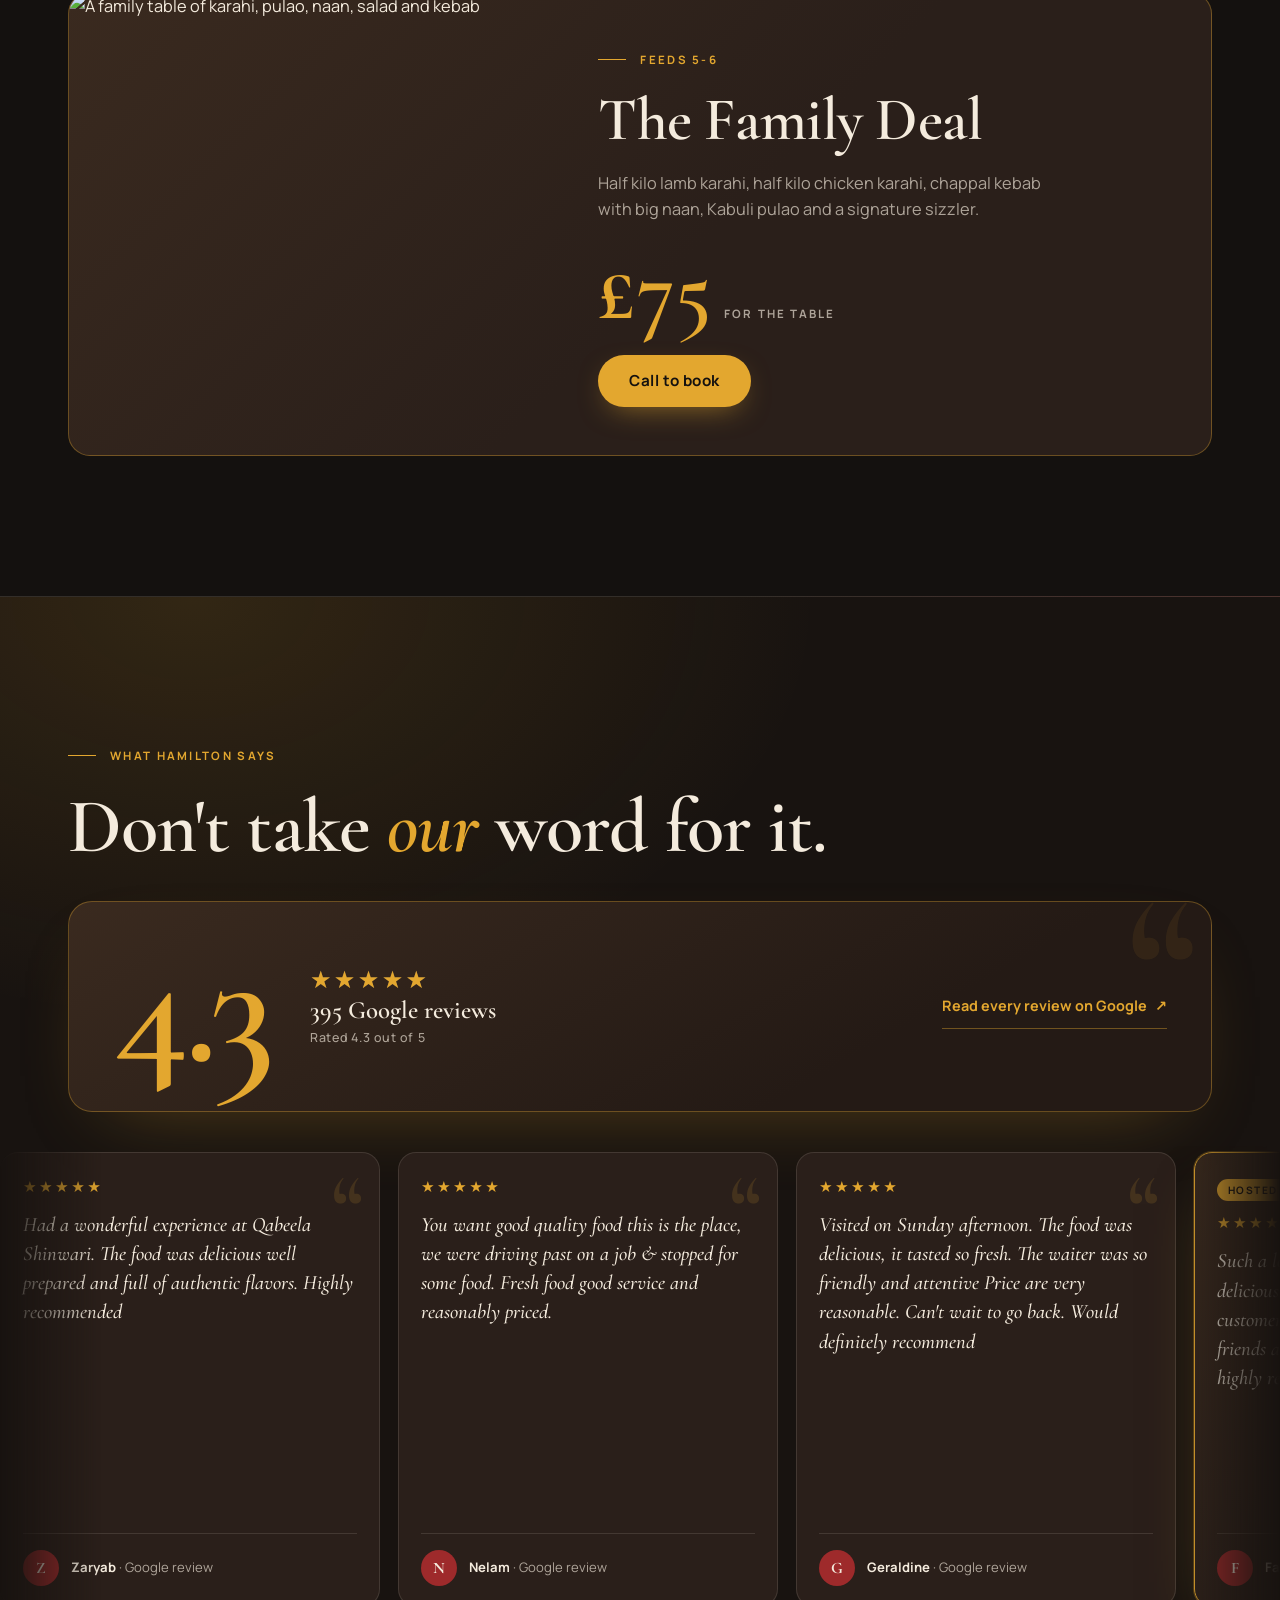
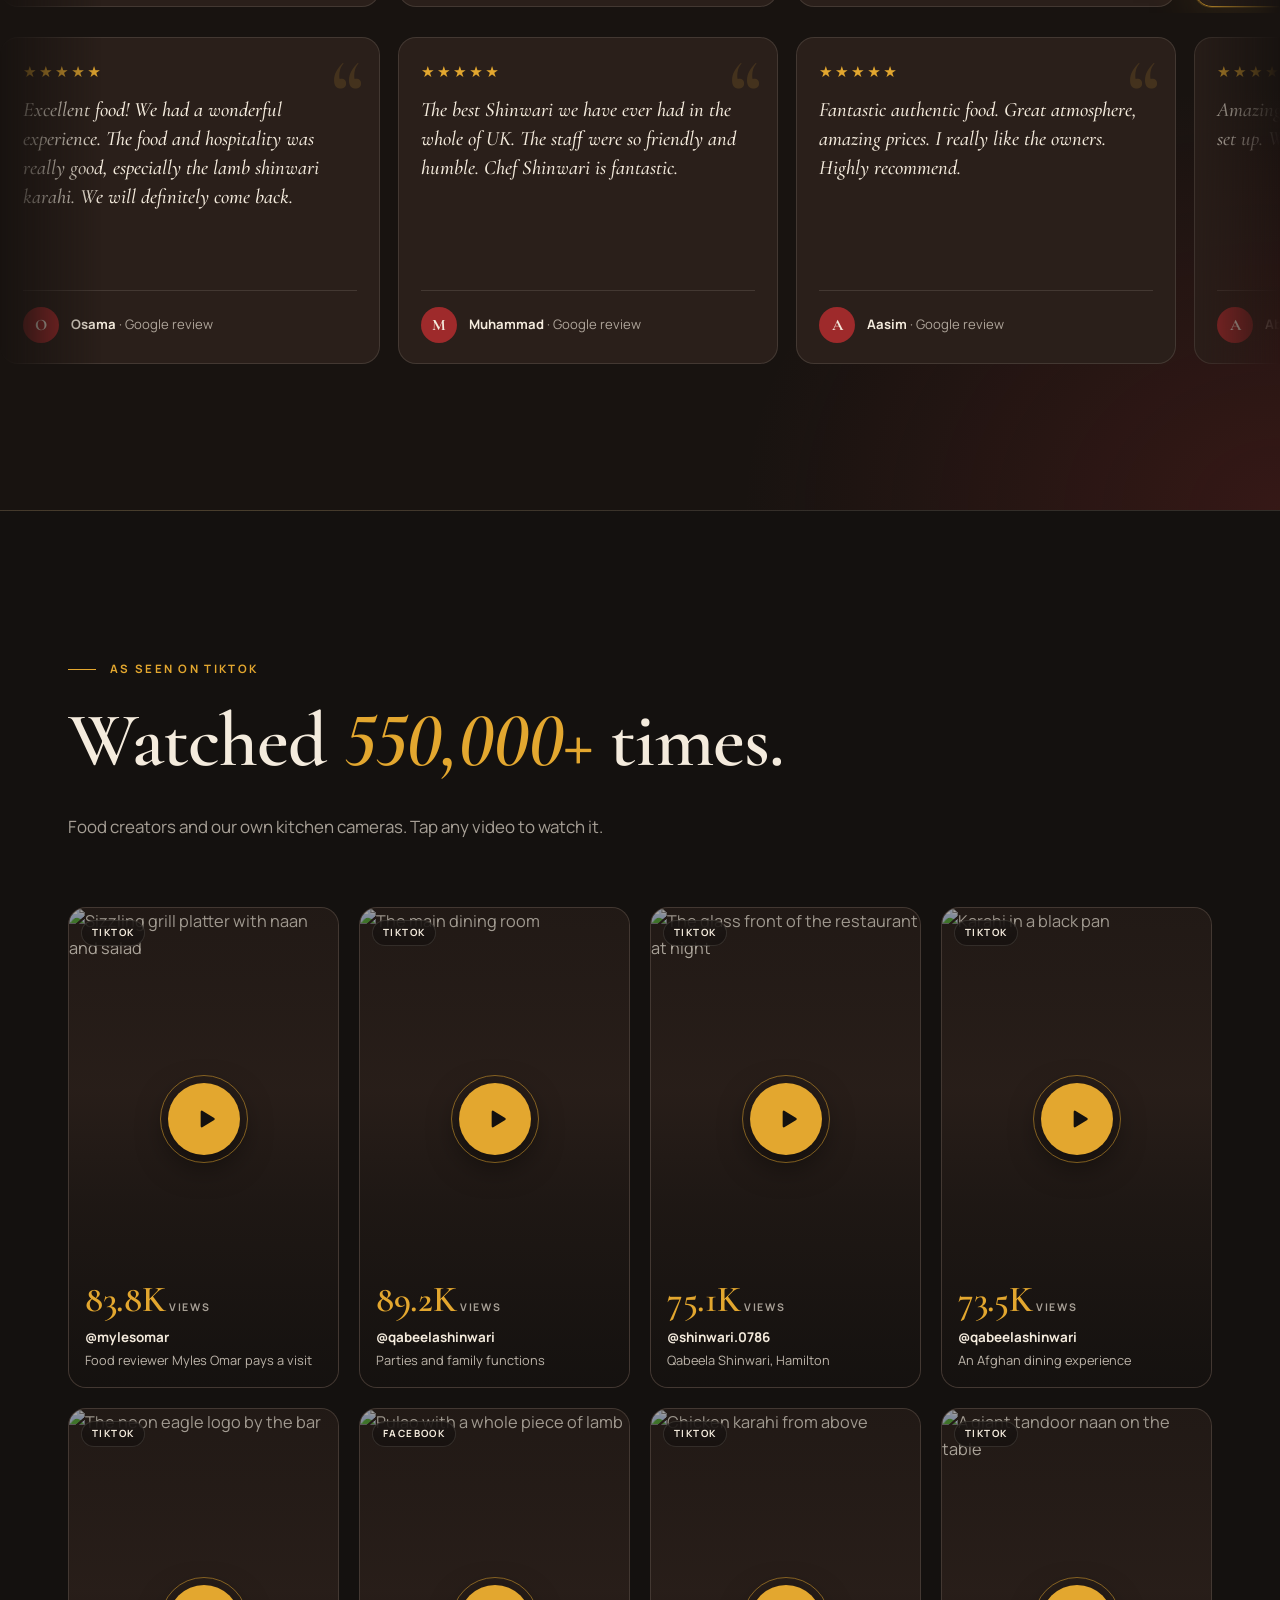
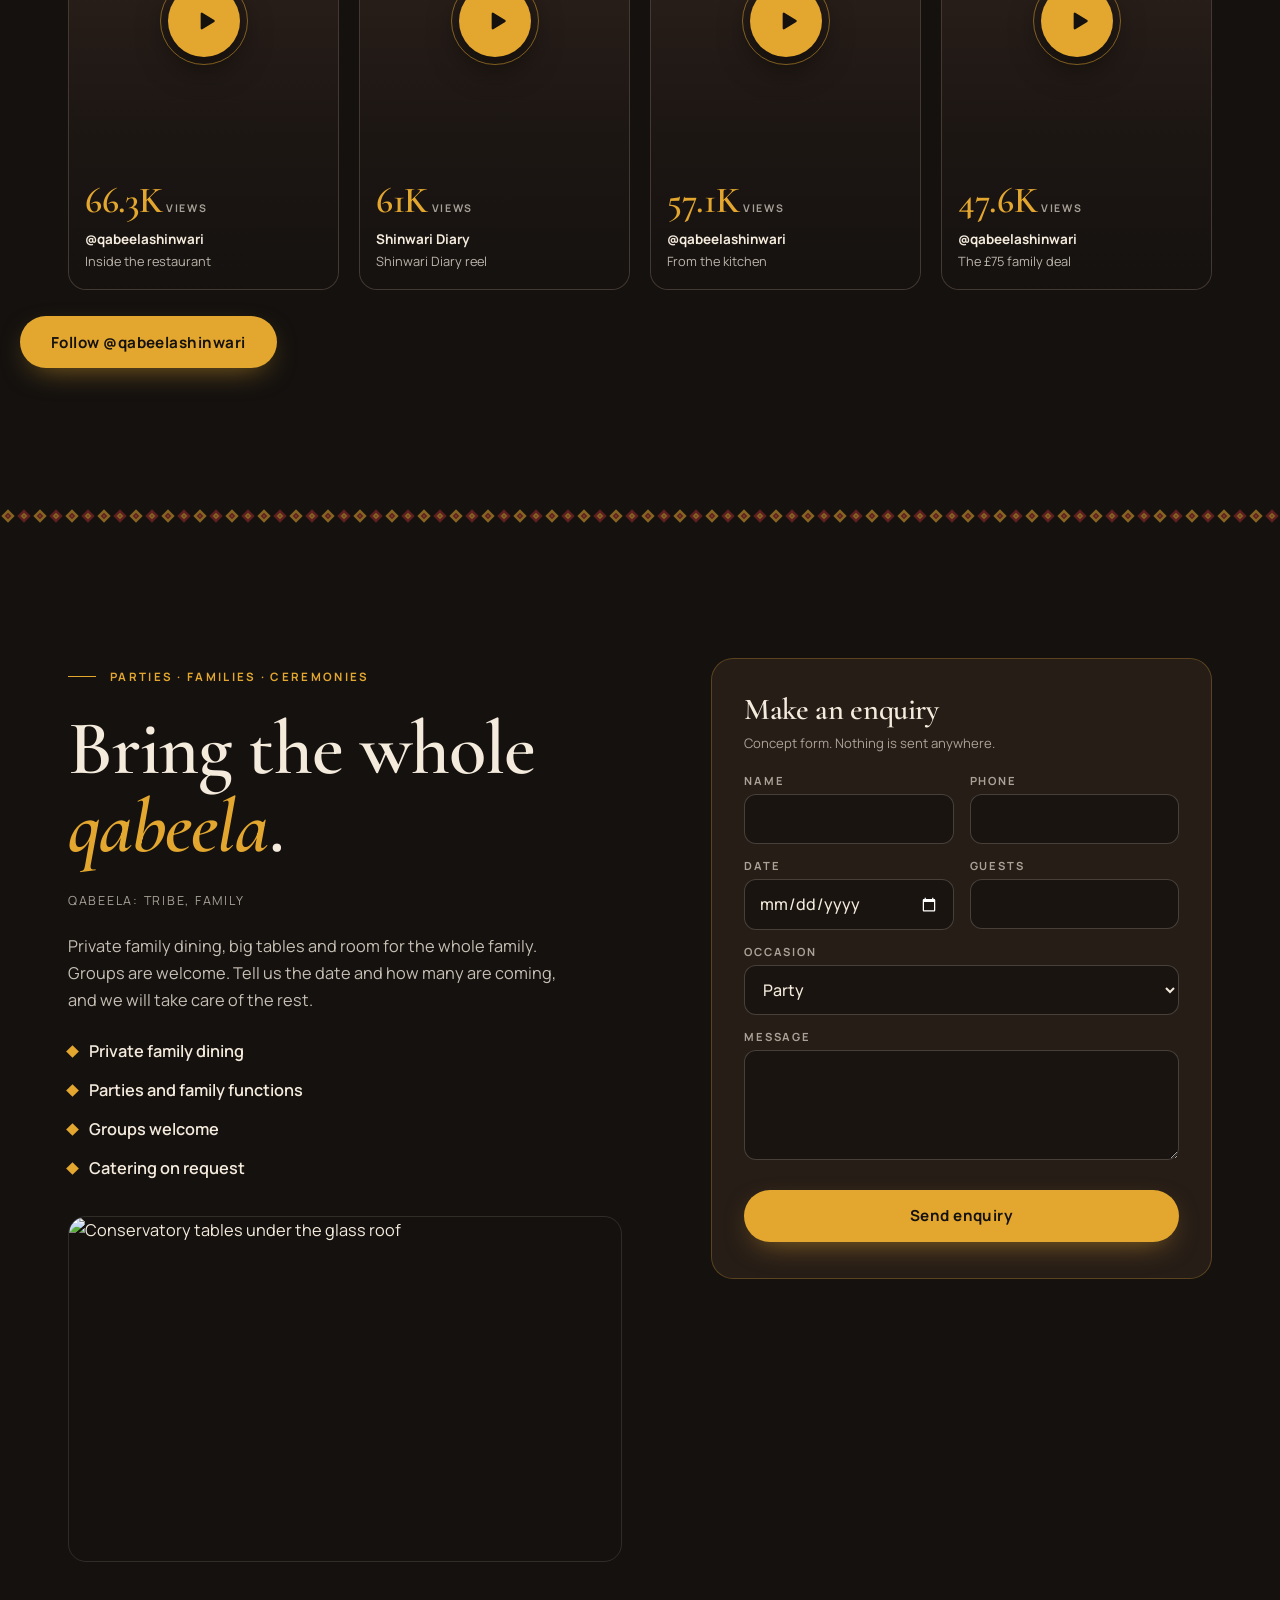
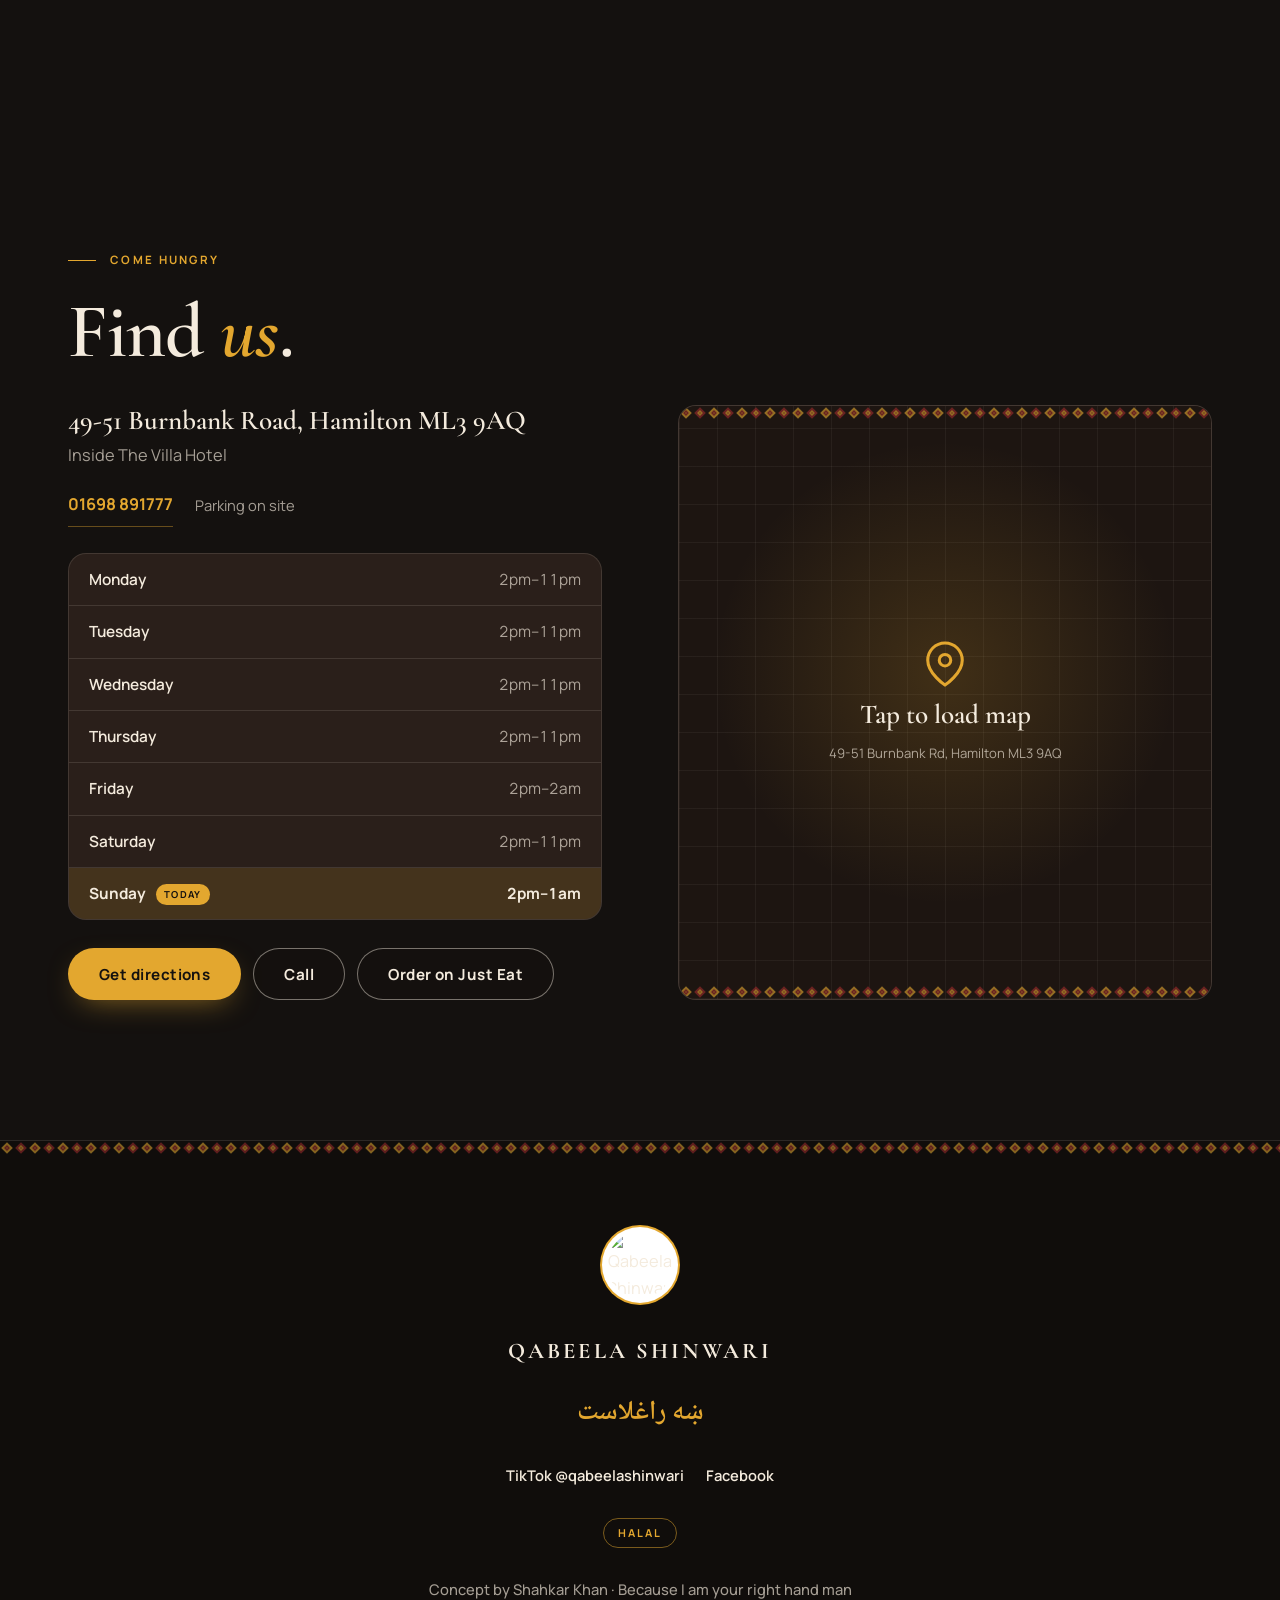
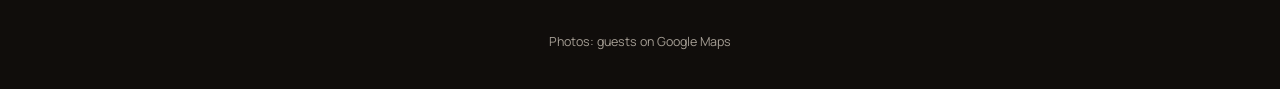
==== commit ebe40c57: "Serve the site on shahkarkhan.uk Add the CNAME file for the custom domain and point the share image," ====
--- a/work/qabeela/index.html
+++ b/work/qabeela/index.html
@@ -623,7 +623,7 @@
       <a href="https://www.facebook.com/61586672390419" target="_blank" rel="noopener">Facebook</a>
     </div>
     <span class="halal">Halal</span>
-    <p class="credit"><a href="https://shahkark11-byte.github.io/right-hand/" target="_blank" rel="noopener">Concept by Shahkar Khan · Because I am your right hand man</a></p>
+    <p class="credit"><a href="https://shahkarkhan.uk/" target="_blank" rel="noopener">Concept by Shahkar Khan · Because I am your right hand man</a></p>
     <small>Photos: guests on Google Maps</small>
   </div>
 </footer>
